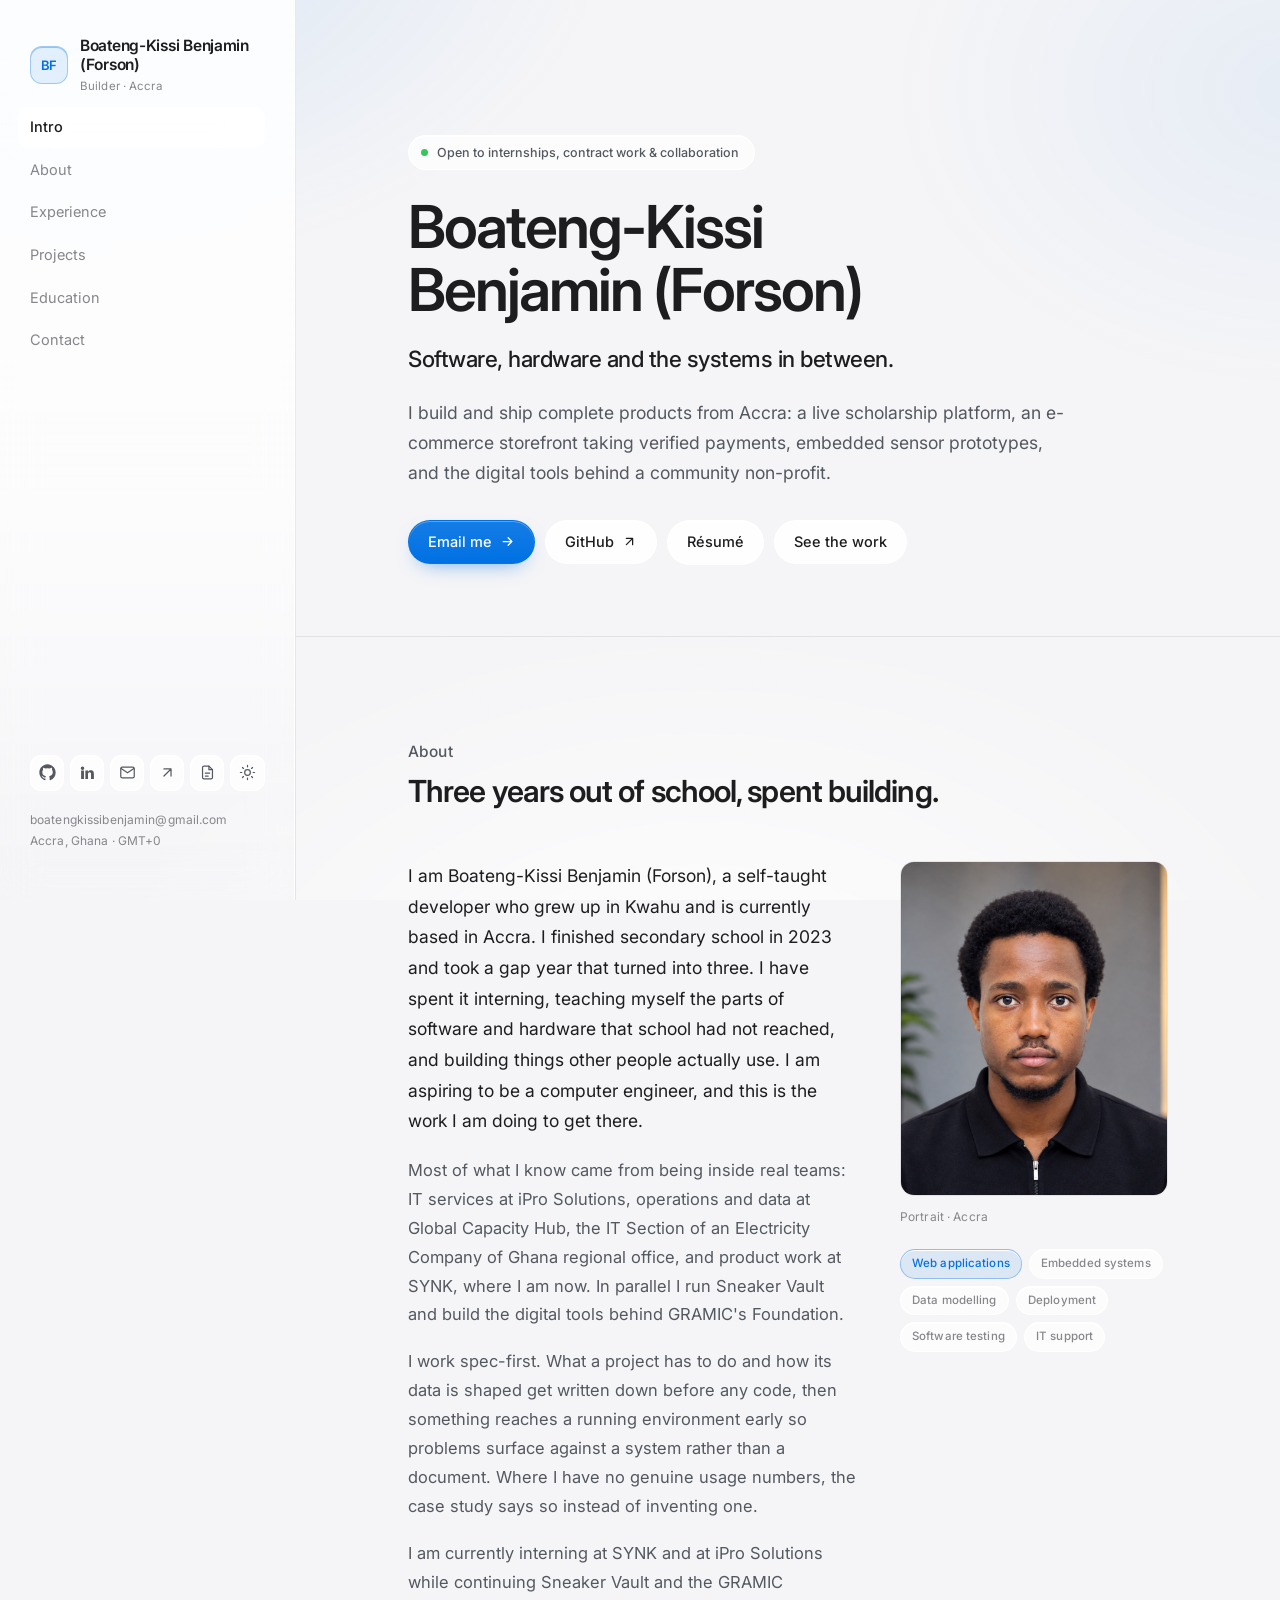
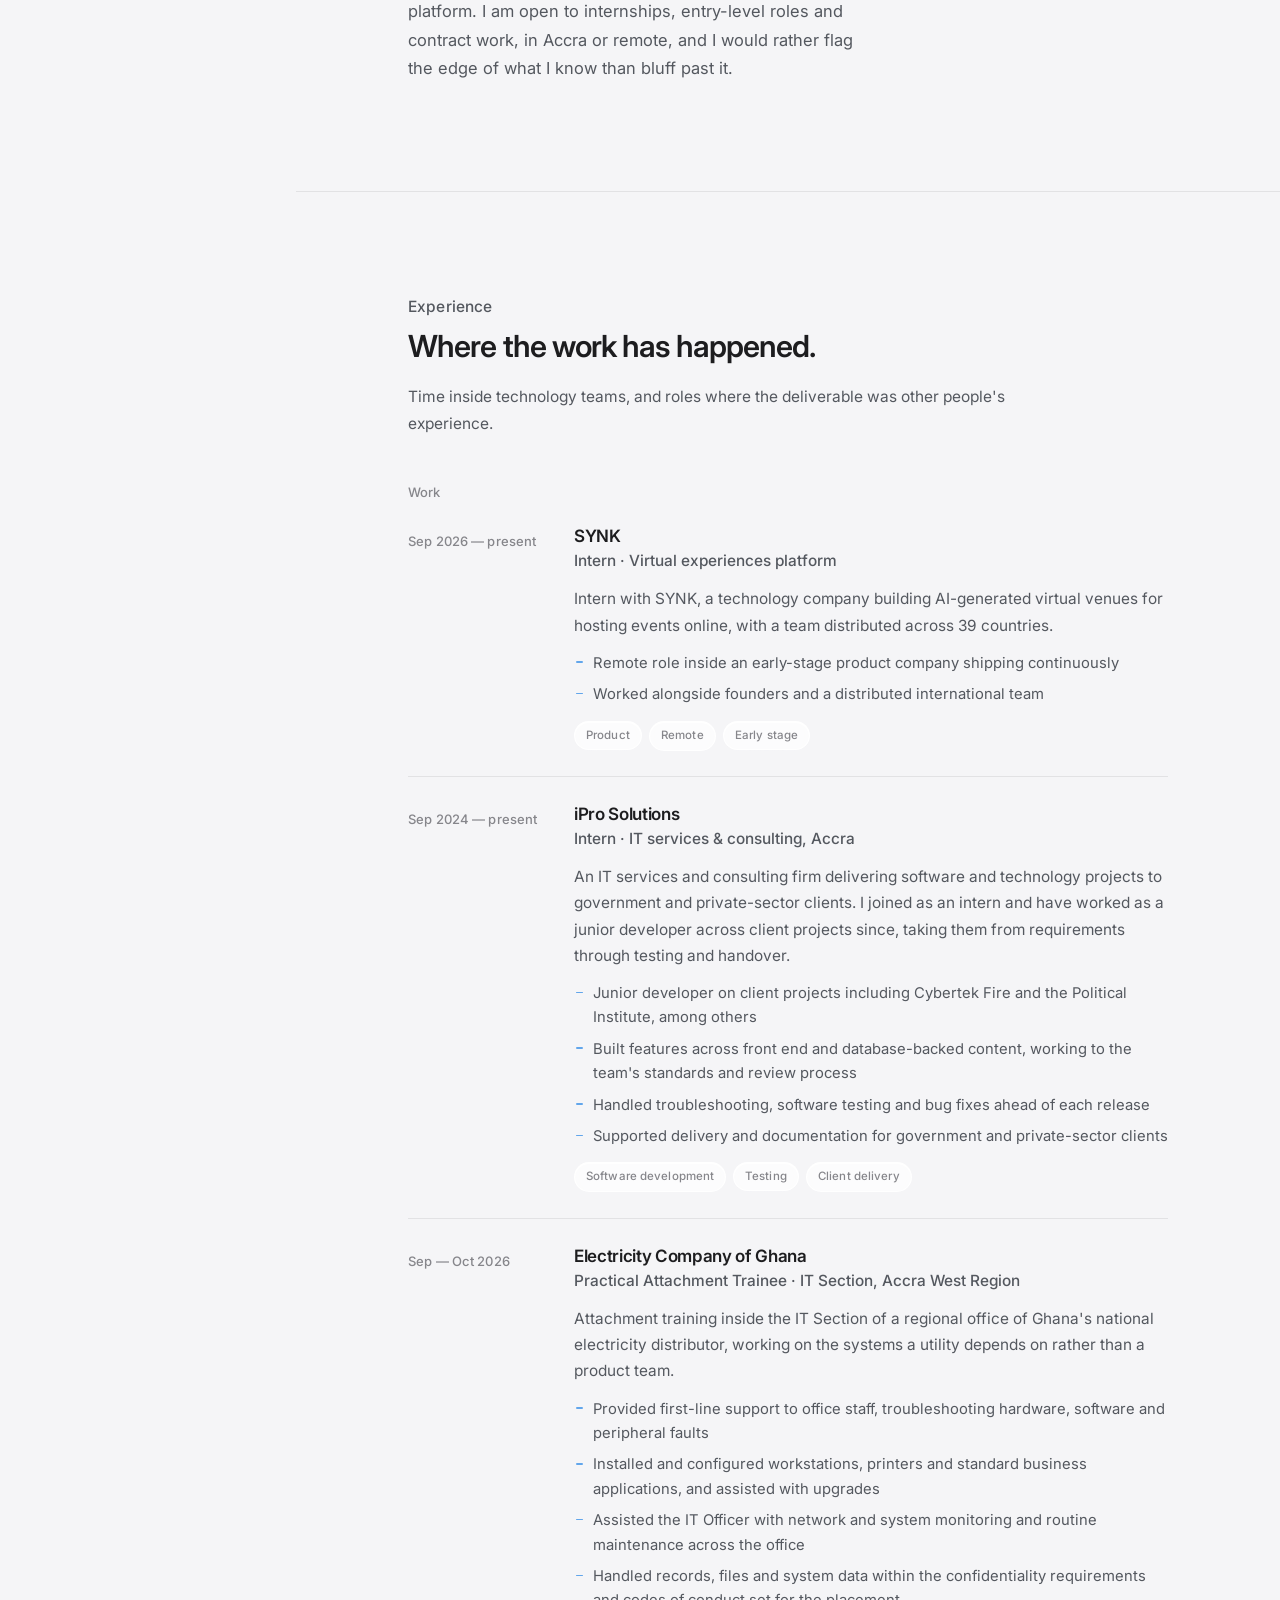
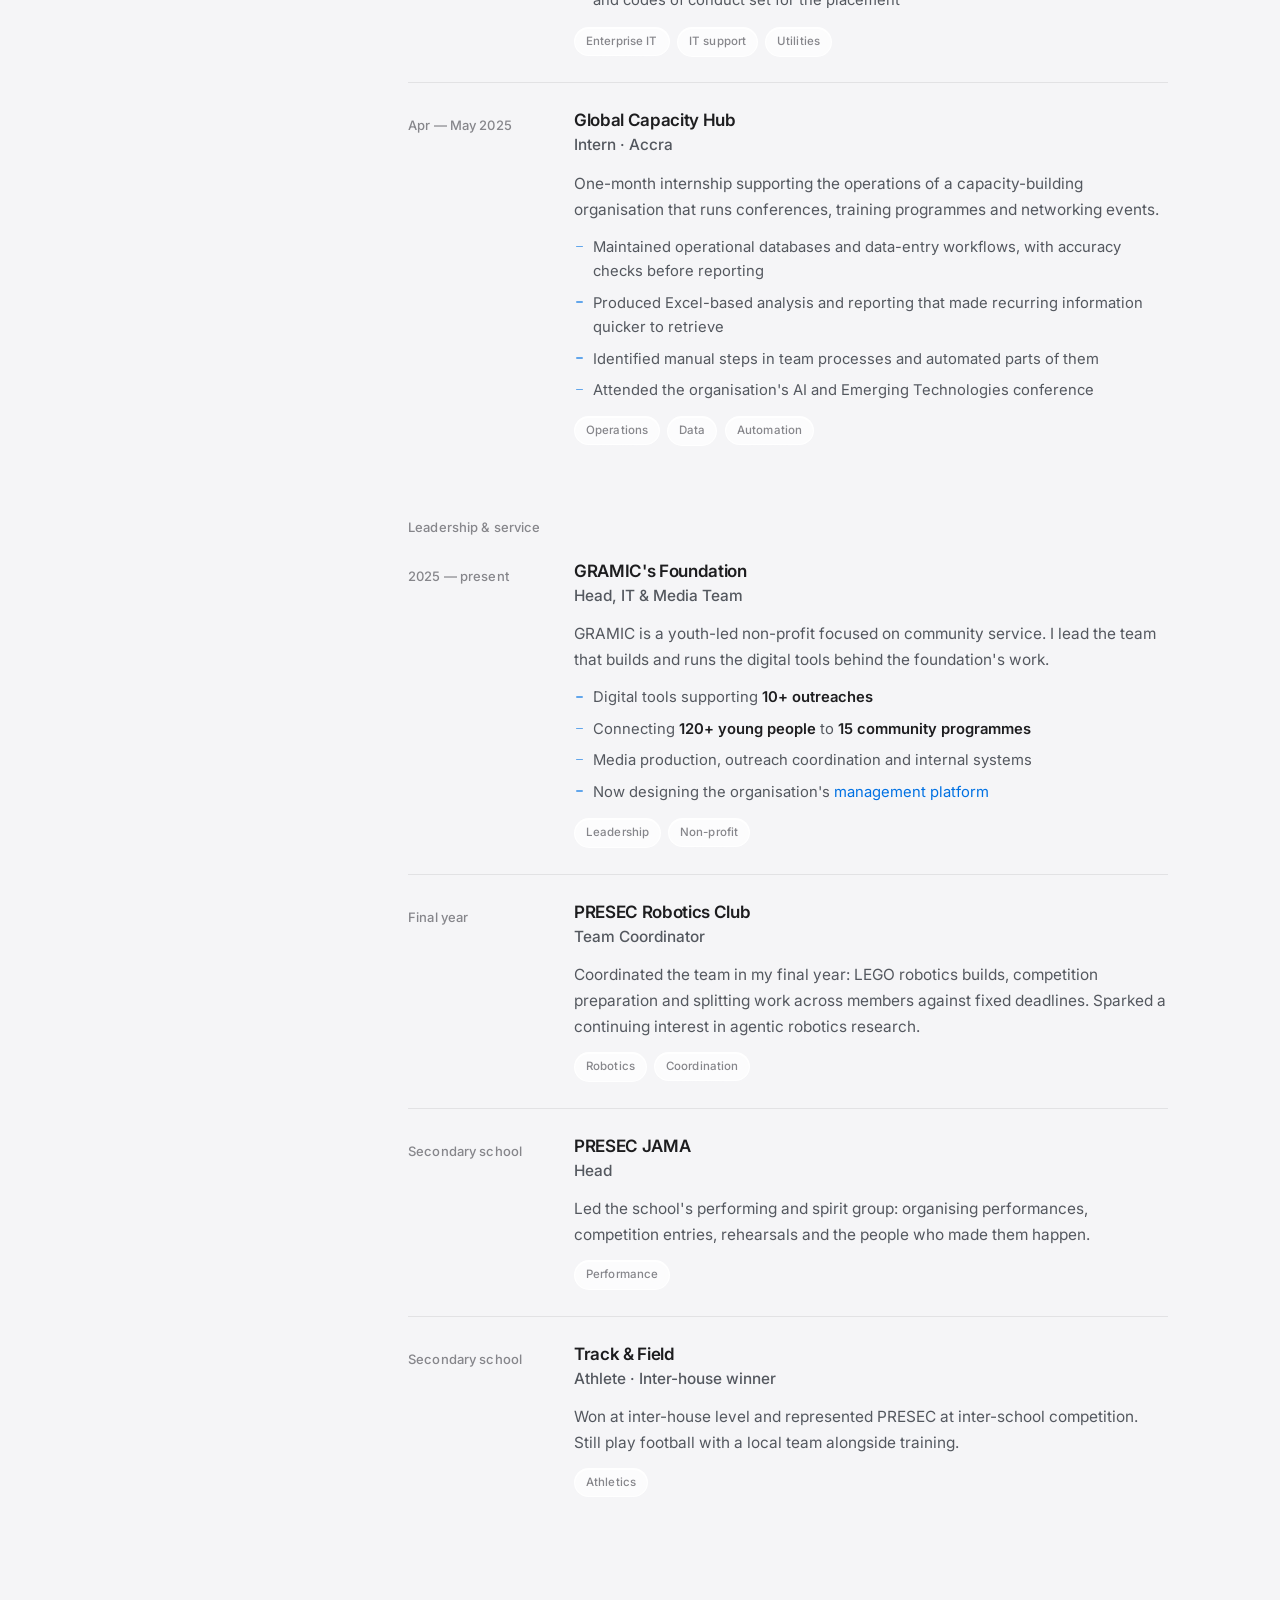
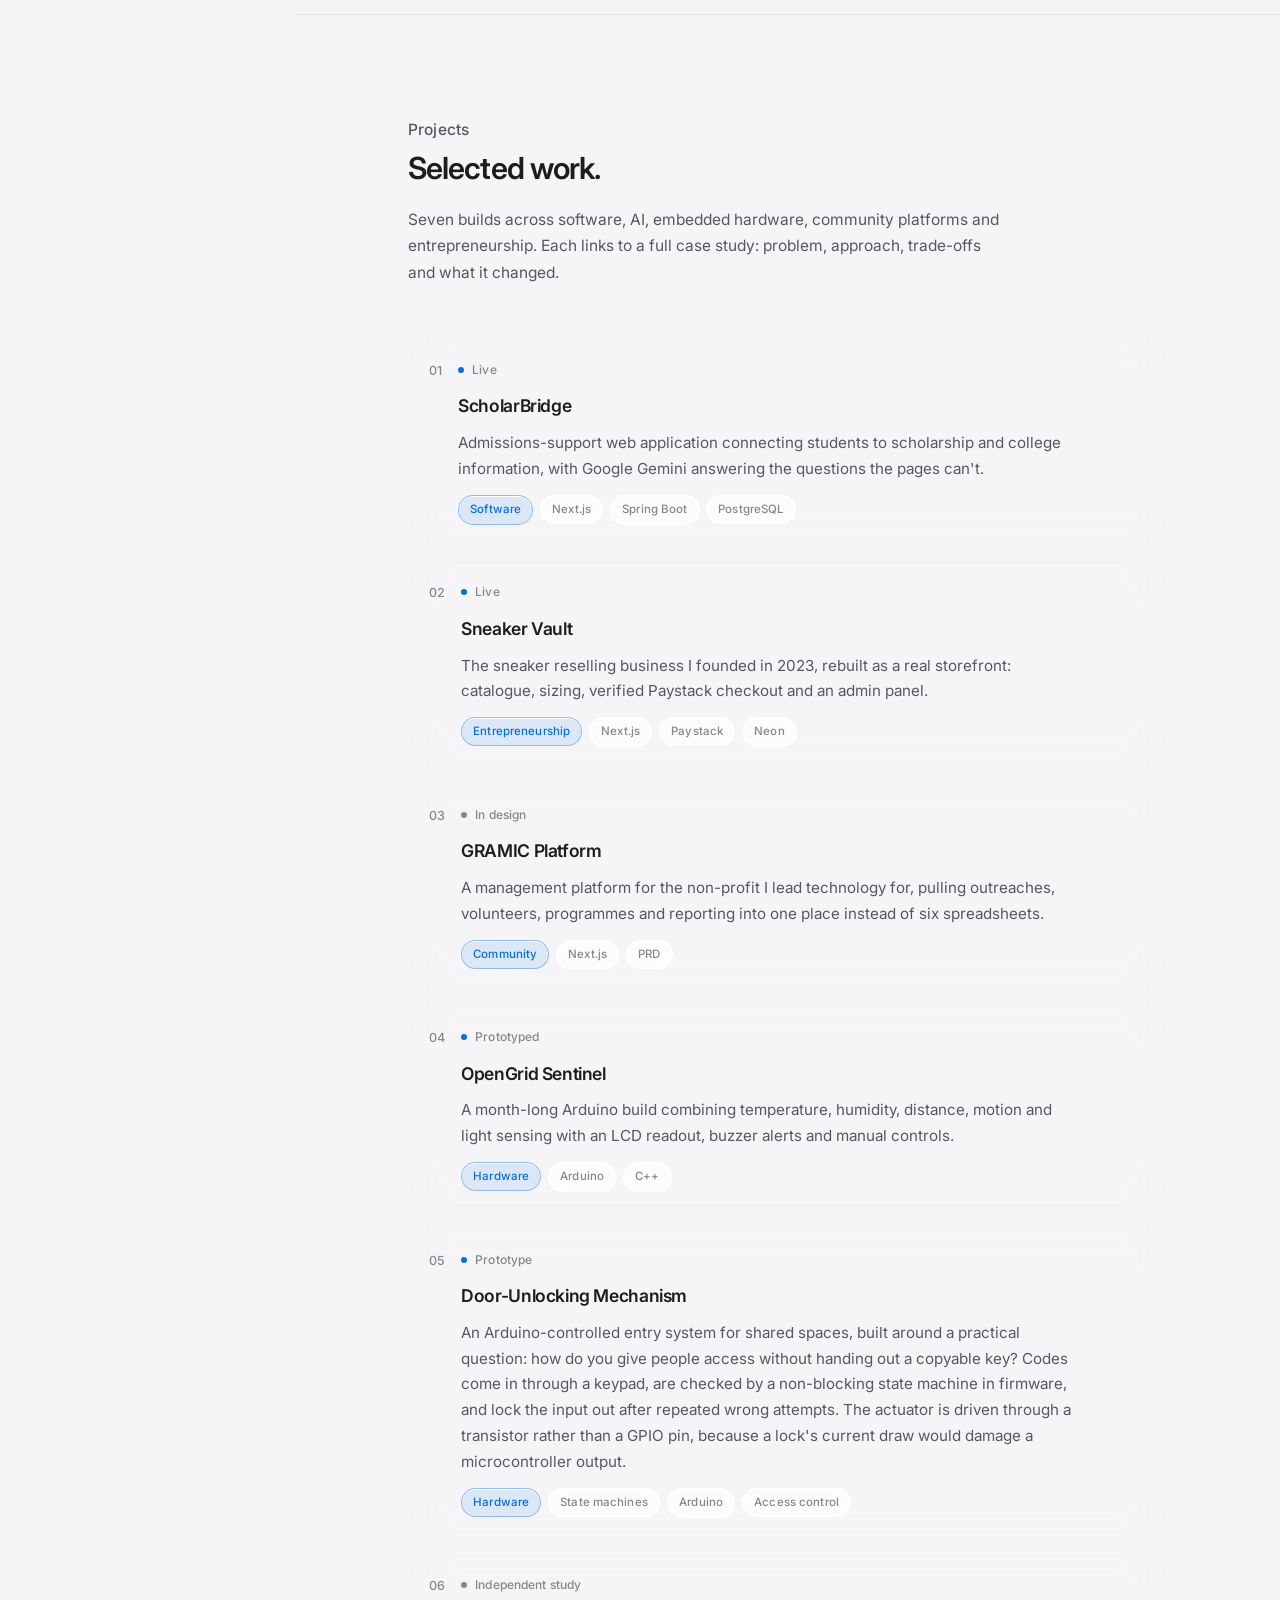
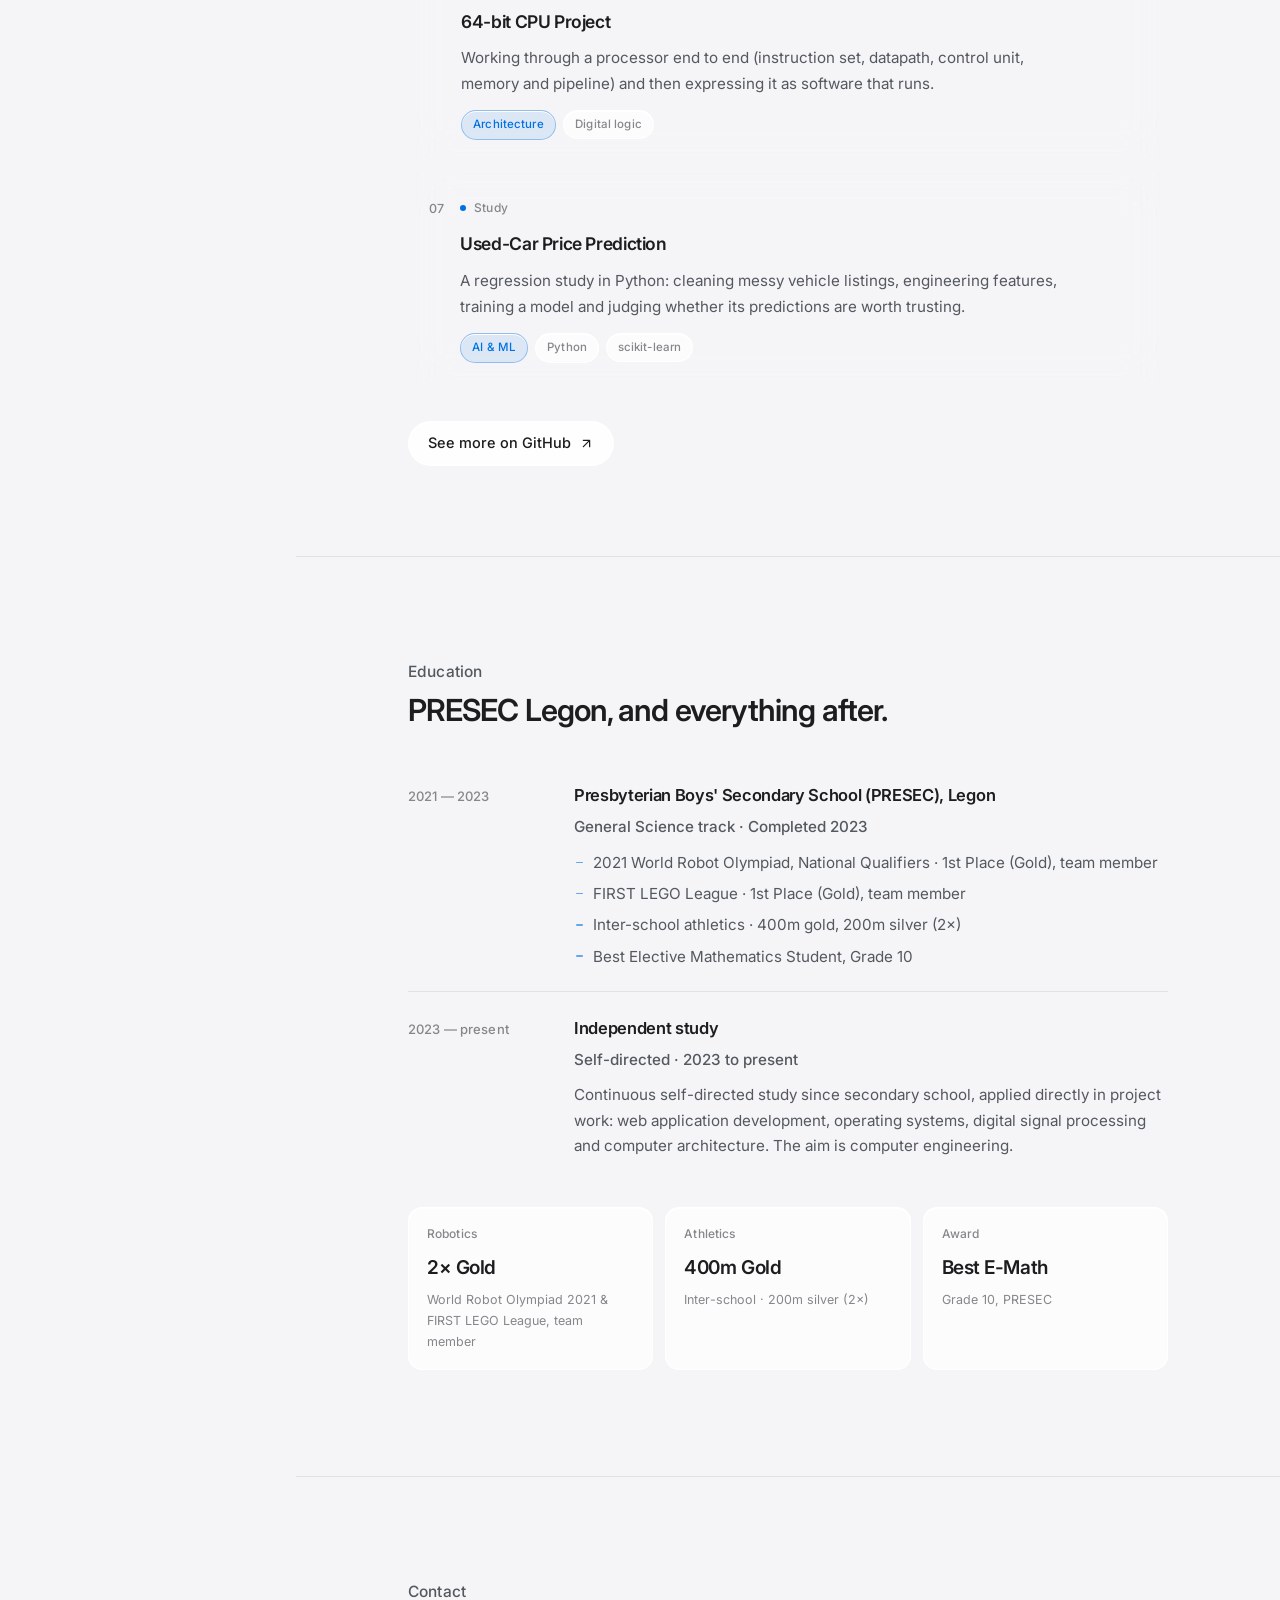
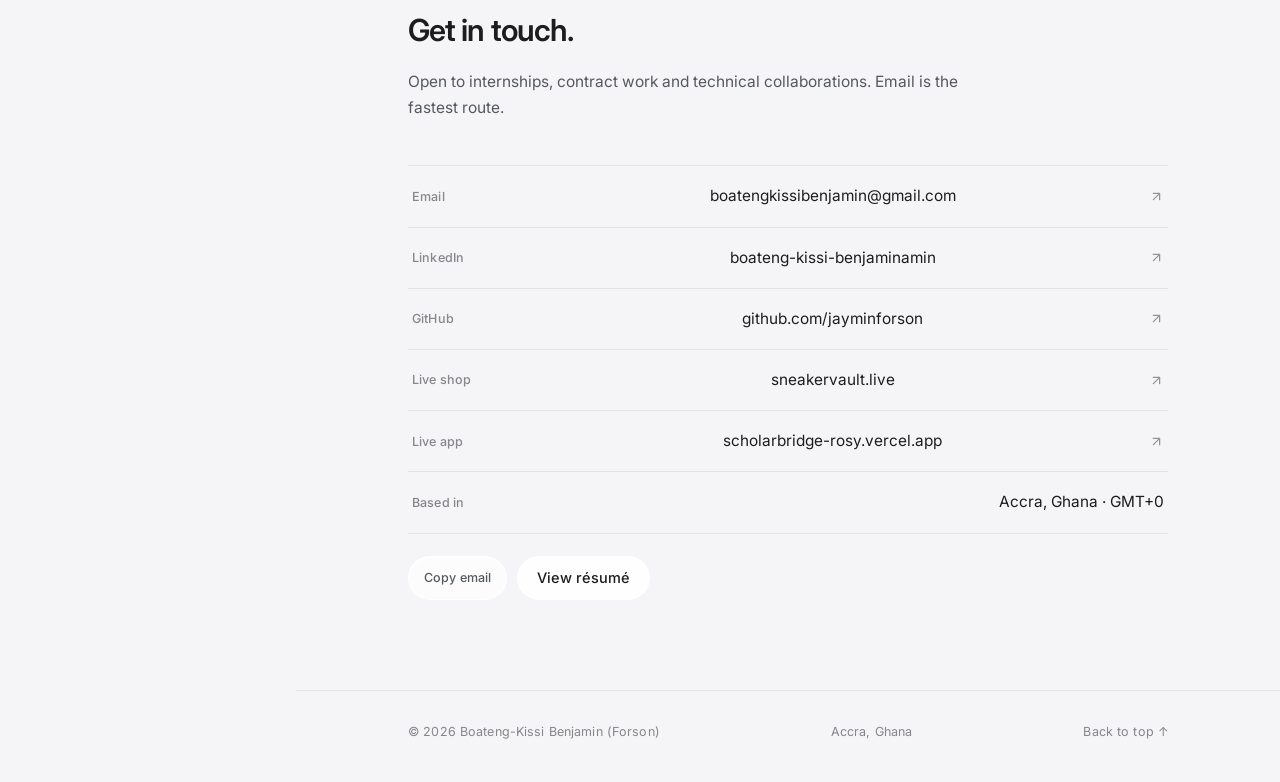
==== index.html @ 03ef1ade "Add high-school honours to Education and Awards World Robot Olympiad and FIRST LEGO League golds, pl" ====
<!DOCTYPE html>
<html lang="en" data-theme="light">
<head>
<meta charset="utf-8">
<meta name="viewport" content="width=device-width, initial-scale=1">
<title>Boateng-Kissi Benjamin (Forson) — Software &amp; hardware builder</title>
<meta name="description" content="Portfolio of Boateng-Kissi Benjamin (Forson), a builder in Accra, Ghana working across web platforms, embedded hardware and community infrastructure. Projects, experience and résumé.">
<meta name="theme-color" content="#f5f5f7">
<link rel="icon" href="assets/favicon.svg" type="image/svg+xml">
<meta property="og:type" content="profile">
<meta property="og:title" content="Boateng-Kissi Benjamin (Forson) — Software &amp; hardware builder">
<meta property="og:description" content="Web platforms, embedded hardware and community infrastructure. Built end to end from Accra, Ghana.">
<meta property="og:image" content="https://jayminforson.github.io/portfolio/assets/img/og-cover.png">
<meta name="twitter:card" content="summary_large_image">
<meta name="twitter:title" content="Boateng-Kissi Benjamin (Forson) — Software &amp; hardware builder">
<meta name="twitter:image" content="https://jayminforson.github.io/portfolio/assets/img/og-cover.png">
<link rel="preconnect" href="https://fonts.googleapis.com">
<link rel="preconnect" href="https://fonts.gstatic.com" crossorigin>
<link href="https://fonts.googleapis.com/css2?family=Inter:wght@400;500;600&family=JetBrains+Mono:wght@400&display=swap" rel="stylesheet">
<link rel="stylesheet" href="assets/css/styles.css">
<script type="application/ld+json">
{
  "@context": "https://schema.org",
  "@type": "Person",
  "name": "Boateng-Kissi Benjamin (Forson)",
  "alternateName": "Jaymin Forson",
  "jobTitle": "Software and hardware builder",
  "email": "mailto:boatengkissibenjamin@gmail.com",
  "address": {"@type": "PostalAddress", "addressLocality": "Accra", "addressCountry": "GH"},
  "url": "https://github.com/jayminforson",
  "sameAs": ["https://github.com/jayminforson", "https://www.linkedin.com/in/boateng-kissi-benjaminamin", "https://www.sneakervault.live", "https://scholarbridge-rosy.vercel.app"],
  "knowsAbout": ["Web development", "Embedded systems", "Machine learning", "Computer architecture", "Product engineering"]
}
</script>
</head>
<body>
<a class="skip-link" href="#intro">Skip to content</a>

<!-- ===== mobile bar ===== -->
<header class="topbar">
  <a class="brandmark" href="index.html">
    <span class="mono-badge" aria-hidden="true">BF</span>
    <span class="brandtext">B. Forson<span>Builder</span></span>
  </a>
  <div class="topbar-actions">
    <button class="iconbtn" data-theme-toggle type="button" aria-label="Switch to dark theme">
      <svg class="moon" viewBox="0 0 24 24" fill="none" stroke="currentColor" stroke-width="1.7" stroke-linecap="round" stroke-linejoin="round" aria-hidden="true"><path d="M21 12.79A9 9 0 1 1 11.21 3 7 7 0 0 0 21 12.79z"/></svg>
      <svg class="sun" viewBox="0 0 24 24" fill="none" stroke="currentColor" stroke-width="1.7" stroke-linecap="round" stroke-linejoin="round" aria-hidden="true"><circle cx="12" cy="12" r="4"/><path d="M12 2v2M12 20v2M4.9 4.9l1.4 1.4M17.7 17.7l1.4 1.4M2 12h2M20 12h2M4.9 19.1l1.4-1.4M17.7 6.3l1.4-1.4"/></svg>
    </button>
    <button class="iconbtn" id="menuBtn" type="button" aria-label="Open menu" aria-expanded="false" aria-controls="mobileNav">
      <svg viewBox="0 0 24 24" fill="none" stroke="currentColor" stroke-width="1.8" stroke-linecap="round" aria-hidden="true"><path d="M4 7h16M4 12h16M4 17h16"/></svg>
    </button>
  </div>
</header>

<nav id="mobileNav" aria-label="Primary">
  <div class="nav">
    <a href="#intro"><i>01</i> Intro</a>
    <a href="#about"><i>02</i> About</a>
    <a href="#experience"><i>03</i> Experience</a>
    <a href="#projects"><i>04</i> Projects</a>
    <a href="#education"><i>05</i> Education</a>
    <a href="#contact"><i>06</i> Contact</a>
  </div>
</nav>

<!-- ===== sidebar ===== -->
<aside class="sidebar">
  <div>
    <div class="brandmark">
      <span class="mono-badge" aria-hidden="true">BF</span>
      <span class="brandtext">Boateng-Kissi Benjamin (Forson)<span>Builder · Accra</span></span>
    </div>
    <nav class="nav" aria-label="Sections">
      <a href="#intro"><i>01</i> Intro</a>
      <a href="#about"><i>02</i> About</a>
      <a href="#experience"><i>03</i> Experience</a>
      <a href="#projects"><i>04</i> Projects</a>
      <a href="#education"><i>05</i> Education</a>
      <a href="#contact"><i>06</i> Contact</a>
    </nav>
  </div>

  <div class="sidefoot">
    <div class="socials">
      <a class="iconbtn" href="https://github.com/jayminforson" target="_blank" rel="noopener" aria-label="GitHub">
        <svg viewBox="0 0 24 24" fill="currentColor" aria-hidden="true"><path d="M12 .5C5.73.5.5 5.73.5 12.02c0 5.1 3.29 9.42 7.86 10.95.58.11.79-.25.79-.56v-2c-3.2.7-3.87-1.54-3.87-1.54-.53-1.34-1.29-1.7-1.29-1.7-1.05-.72.08-.7.08-.7 1.16.08 1.77 1.2 1.77 1.2 1.03 1.77 2.7 1.26 3.36.96.1-.75.4-1.26.73-1.55-2.55-.29-5.24-1.28-5.24-5.7 0-1.26.45-2.29 1.19-3.1-.12-.29-.52-1.46.11-3.05 0 0 .97-.31 3.18 1.18a11 11 0 0 1 5.8 0c2.2-1.49 3.17-1.18 3.17-1.18.63 1.59.23 2.76.12 3.05.74.81 1.18 1.84 1.18 3.1 0 4.43-2.69 5.4-5.25 5.69.41.36.78 1.06.78 2.14v3.17c0 .31.21.68.8.56A11.53 11.53 0 0 0 23.5 12.02C23.5 5.73 18.27.5 12 .5z"/></svg>
      </a>
      <a class="iconbtn" href="https://www.linkedin.com/in/boateng-kissi-benjaminamin" target="_blank" rel="noopener" aria-label="LinkedIn">
        <svg viewBox="0 0 24 24" fill="currentColor" aria-hidden="true"><path d="M4.98 3.5a2.5 2.5 0 1 1 0 5 2.5 2.5 0 0 1 0-5zM3 9h4v12H3zM9 9h3.8v1.7h.05c.53-.95 1.83-1.95 3.77-1.95C20.4 8.75 21 11.1 21 14.2V21h-4v-6c0-1.43-.03-3.27-2-3.27-2 0-2.3 1.56-2.3 3.17V21H9z"/></svg>
      </a>
      <a class="iconbtn" href="mailto:boatengkissibenjamin@gmail.com" aria-label="Email">
        <svg viewBox="0 0 24 24" fill="none" stroke="currentColor" stroke-width="1.7" stroke-linecap="round" stroke-linejoin="round" aria-hidden="true"><rect x="2.5" y="4.5" width="19" height="15" rx="2"/><path d="m3 6.5 9 6 9-6"/></svg>
      </a>
      <a class="iconbtn" href="https://www.sneakervault.live" target="_blank" rel="noopener" aria-label="Sneaker Vault, live shop">
        <svg viewBox="0 0 24 24" fill="none" stroke="currentColor" stroke-width="1.7" stroke-linecap="round" stroke-linejoin="round" aria-hidden="true"><path d="M7 17 17 7M7 7h10v10"/></svg>
      </a>
      <a class="iconbtn" href="resume.html" aria-label="Résumé">
        <svg viewBox="0 0 24 24" fill="none" stroke="currentColor" stroke-width="1.7" stroke-linecap="round" stroke-linejoin="round" aria-hidden="true"><path d="M14 3H7a2 2 0 0 0-2 2v14a2 2 0 0 0 2 2h10a2 2 0 0 0 2-2V8z"/><path d="M14 3v5h5M9 13h6M9 17h4"/></svg>
      </a>
      <button class="iconbtn" data-theme-toggle type="button" aria-label="Switch to dark theme">
        <svg class="moon" viewBox="0 0 24 24" fill="none" stroke="currentColor" stroke-width="1.7" stroke-linecap="round" stroke-linejoin="round" aria-hidden="true"><path d="M21 12.79A9 9 0 1 1 11.21 3 7 7 0 0 0 21 12.79z"/></svg>
        <svg class="sun" viewBox="0 0 24 24" fill="none" stroke="currentColor" stroke-width="1.7" stroke-linecap="round" stroke-linejoin="round" aria-hidden="true"><circle cx="12" cy="12" r="4"/><path d="M12 2v2M12 20v2M4.9 4.9l1.4 1.4M17.7 17.7l1.4 1.4M2 12h2M20 12h2M4.9 19.1l1.4-1.4M17.7 6.3l1.4-1.4"/></svg>
      </button>
    </div>
    <p class="sideline">boatengkissibenjamin@gmail.com<br>Accra, Ghana · GMT+0</p>
  </div>
</aside>

<!-- ===== content ===== -->
<main class="main" id="main">

  <!-- Intro -->
  <section class="hero" id="intro">
    <div class="wrap">
      <span class="pill"><span class="dot" aria-hidden="true"></span> Open to internships, contract work &amp; collaboration</span>
      <h1 class="hero-name">Boateng-Kissi Benjamin (Forson)</h1>
      <p class="hero-role">Software, hardware and the systems in between.</p>
      <p class="hero-hook">
        I build and ship complete products from Accra: a live scholarship platform, an
        e-commerce storefront taking verified payments, embedded sensor prototypes, and the
        digital tools behind a community non-profit.
      </p>
      <div class="hero-links">
        <a class="btn btn--solid" href="mailto:boatengkissibenjamin@gmail.com">
          Email me
          <svg viewBox="0 0 24 24" fill="none" stroke="currentColor" stroke-width="2" stroke-linecap="round" stroke-linejoin="round" aria-hidden="true"><path d="M5 12h14M13 6l6 6-6 6"/></svg>
        </a>
        <a class="btn" href="https://github.com/jayminforson" target="_blank" rel="noopener">
          GitHub
          <svg viewBox="0 0 24 24" fill="none" stroke="currentColor" stroke-width="2" stroke-linecap="round" stroke-linejoin="round" aria-hidden="true"><path d="M7 17 17 7M7 7h10v10"/></svg>
        </a>
        <a class="btn" href="resume.html">Résumé</a>
        <a class="btn" href="#projects">See the work</a>
      </div>
    </div>
  </section>

  <!-- About -->
  <section class="section" id="about">
    <div class="wrap">
      <div class="section-head reveal">
        <p class="sec-label"><b>02</b> About</p>
        <h2>Three years out of school, spent building.</h2>
      </div>

      <div class="split split--media">
        <div class="prose reveal">
          <p>
            I am Boateng-Kissi Benjamin (Forson), a self-taught developer who grew up in
            Kwahu and is currently based in Accra. I finished secondary school in 2023 and
            took a gap year that turned into three. I have spent it interning, teaching
            myself the parts of software and hardware that school had not reached, and
            building things other people actually use. I am aspiring to be a computer
            engineer, and this is the work I am doing to get there.
          </p>
          <p>
            Most of what I know came from being inside real teams: IT services at iPro
            Solutions, operations and data at Global Capacity Hub, the IT Section of an
            Electricity Company of Ghana regional office, and product work at SYNK, where I
            am now. In parallel I run Sneaker Vault and build the digital tools behind
            GRAMIC's Foundation.
          </p>
          <p>
            I work spec-first. What a project has to do and how its data is shaped get
            written down before any code, then something reaches a running environment
            early so problems surface against a system rather than a document. Where I have
            no genuine usage numbers, the case study says so instead of inventing one.
          </p>
          <p>
            I am currently interning at SYNK and at iPro Solutions while continuing Sneaker
            Vault and the GRAMIC platform. I am open to internships, entry-level roles and
            contract work, in Accra or remote, and I would rather flag the edge of what I
            know than bluff past it.
          </p>
        </div>

        <div class="reveal">
          <figure class="frame">
            <img src="assets/img/portrait.jpg" width="900" height="1125" alt="Boateng-Kissi Benjamin (Forson)" loading="lazy" decoding="async">
            <figcaption>Portrait &middot; Accra</figcaption>
          </figure>
          <div class="tags" style="margin-top:22px">
            <span class="tag tag--accent">Web applications</span>
            <span class="tag">Embedded systems</span>
            <span class="tag">Data modelling</span>
            <span class="tag">Deployment</span>
            <span class="tag">Software testing</span>
            <span class="tag">IT support</span>
          </div>
        </div>
      </div>
    </div>
  </section>

  <!-- Experience -->
  <section class="section" id="experience">
    <div class="wrap">
      <div class="section-head reveal">
        <p class="sec-label"><b>03</b> Experience</p>
        <h2>Where the work has happened.</h2>
        <p>Time inside technology teams, and roles where the deliverable was other people's experience.</p>
      </div>

      <p class="sec-label reveal" style="margin-bottom:22px">Work</p>
      <div class="jobs reveal">

        <article class="job">
          <div class="job-when">Sep 2026 — present</div>
          <div>
            <h3>SYNK</h3>
            <p class="job-role">Intern &middot; Virtual experiences platform</p>
            <p>Intern with SYNK, a technology company building AI-generated virtual venues for hosting events online, with a team distributed across 39 countries.</p>
            <ul>
              <li>Remote role inside an early-stage product company shipping continuously</li>
              <li>Worked alongside founders and a distributed international team</li>
            </ul>
            <div class="tags"><span class="tag">Product</span><span class="tag">Remote</span><span class="tag">Early stage</span></div>
          </div>
        </article>

        <article class="job">
          <div class="job-when">Sep 2024 — present</div>
          <div>
            <h3>iPro Solutions</h3>
            <p class="job-role">Intern &middot; IT services &amp; consulting, Accra</p>
            <p>An IT services and consulting firm delivering software and technology projects to government and private-sector clients. I joined as an intern and have worked as a junior developer across client projects since, taking them from requirements through testing and handover.</p>
            <ul>
              <li>Junior developer on client projects including Cybertek Fire and the Political Institute, among others</li>
              <li>Built features across front end and database-backed content, working to the team's standards and review process</li>
              <li>Handled troubleshooting, software testing and bug fixes ahead of each release</li>
              <li>Supported delivery and documentation for government and private-sector clients</li>
            </ul>
            <div class="tags"><span class="tag">Software development</span><span class="tag">Testing</span><span class="tag">Client delivery</span></div>
          </div>
        </article>

        <article class="job">
          <div class="job-when">Sep — Oct 2026</div>
          <div>
            <h3>Electricity Company of Ghana</h3>
            <p class="job-role">Practical Attachment Trainee &middot; IT Section, Accra West Region</p>
            <p>Attachment training inside the IT Section of a regional office of Ghana's national electricity distributor, working on the systems a utility depends on rather than a product team.</p>
            <ul>
              <li>Provided first-line support to office staff, troubleshooting hardware, software and peripheral faults</li>
              <li>Installed and configured workstations, printers and standard business applications, and assisted with upgrades</li>
              <li>Assisted the IT Officer with network and system monitoring and routine maintenance across the office</li>
              <li>Handled records, files and system data within the confidentiality requirements and codes of conduct set for the placement</li>
            </ul>
            <div class="tags"><span class="tag">Enterprise IT</span><span class="tag">IT support</span><span class="tag">Utilities</span></div>
          </div>
        </article>

        <article class="job">
          <div class="job-when">Apr — May 2025</div>
          <div>
            <h3>Global Capacity Hub</h3>
            <p class="job-role">Intern &middot; Accra</p>
            <p>One-month internship supporting the operations of a capacity-building organisation that runs conferences, training programmes and networking events.</p>
            <ul>
              <li>Maintained operational databases and data-entry workflows, with accuracy checks before reporting</li>
              <li>Produced Excel-based analysis and reporting that made recurring information quicker to retrieve</li>
              <li>Identified manual steps in team processes and automated parts of them</li>
              <li>Attended the organisation's AI and Emerging Technologies conference</li>
            </ul>
            <div class="tags"><span class="tag">Operations</span><span class="tag">Data</span><span class="tag">Automation</span></div>
          </div>
        </article>

      </div>

      <p class="sec-label reveal" style="margin:44px 0 22px">Leadership &amp; service</p>
      <div class="jobs reveal">

        <article class="job">
          <div class="job-when">2025 — present</div>
          <div>
            <h3>GRAMIC's Foundation</h3>
            <p class="job-role">Head, IT &amp; Media Team</p>
            <p>GRAMIC is a youth-led non-profit focused on community service. I lead the team that builds and runs the digital tools behind the foundation's work.</p>
            <ul>
              <li>Digital tools supporting <strong>10+ outreaches</strong></li>
              <li>Connecting <strong>120+ young people</strong> to <strong>15 community programmes</strong></li>
              <li>Media production, outreach coordination and internal systems</li>
              <li>Now designing the organisation's <a class="accent" href="projects/gramic-platform.html">management platform</a></li>
            </ul>
            <div class="tags"><span class="tag">Leadership</span><span class="tag">Non-profit</span></div>
          </div>
        </article>

        <article class="job">
          <div class="job-when">Final year</div>
          <div>
            <h3>PRESEC Robotics Club</h3>
            <p class="job-role">Team Coordinator</p>
            <p>Coordinated the team in my final year: LEGO robotics builds, competition preparation and splitting work across members against fixed deadlines. Sparked a continuing interest in agentic robotics research.</p>
            <div class="tags"><span class="tag">Robotics</span><span class="tag">Coordination</span></div>
          </div>
        </article>

        <article class="job">
          <div class="job-when">Secondary school</div>
          <div>
            <h3>PRESEC JAMA</h3>
            <p class="job-role">Head</p>
            <p>Led the school's performing and spirit group: organising performances, competition entries, rehearsals and the people who made them happen.</p>
            <div class="tags"><span class="tag">Performance</span></div>
          </div>
        </article>

        <article class="job">
          <div class="job-when">Secondary school</div>
          <div>
            <h3>Track &amp; Field</h3>
            <p class="job-role">Athlete · Inter-house winner</p>
            <p>Won at inter-house level and represented PRESEC at inter-school competition. Still play football with a local team alongside training.</p>
            <div class="tags"><span class="tag">Athletics</span></div>
          </div>
        </article>

      </div>
    </div>
  </section>

  <!-- Projects -->
  <section class="section" id="projects">
    <div class="wrap">
      <div class="section-head reveal">
        <p class="sec-label"><b>04</b> Projects</p>
        <h2>Selected work.</h2>
        <p>Seven builds across software, AI, embedded hardware, community platforms and entrepreneurship. Each links to a full case study: problem, approach, trade-offs and what it changed.</p>
      </div>

      <div class="projects reveal">

        <article class="proj">
          <div class="proj-idx">01</div>
          <div>
            <span class="status">Live</span>
            <h3><a href="projects/scholarbridge.html">ScholarBridge</a></h3>
            <p>Admissions-support web application connecting students to scholarship and college information, with Google Gemini answering the questions the pages can't.</p>
            <div class="tags"><span class="tag tag--accent">Software</span><span class="tag">Next.js</span><span class="tag">Spring Boot</span><span class="tag">PostgreSQL</span></div>
          </div>
          <span class="proj-ext" aria-hidden="true"><svg viewBox="0 0 24 24" fill="none" stroke="currentColor" stroke-width="2" stroke-linecap="round" stroke-linejoin="round"><path d="M7 17 17 7M7 7h10v10"/></svg></span>
        </article>

        <article class="proj">
          <div class="proj-idx">02</div>
          <div>
            <span class="status">Live</span>
            <h3><a href="projects/sneakervault.html">Sneaker Vault</a></h3>
            <p>The sneaker reselling business I founded in 2023, rebuilt as a real storefront: catalogue, sizing, verified Paystack checkout and an admin panel.</p>
            <div class="tags"><span class="tag tag--accent">Entrepreneurship</span><span class="tag">Next.js</span><span class="tag">Paystack</span><span class="tag">Neon</span></div>
          </div>
          <span class="proj-ext" aria-hidden="true"><svg viewBox="0 0 24 24" fill="none" stroke="currentColor" stroke-width="2" stroke-linecap="round" stroke-linejoin="round"><path d="M7 17 17 7M7 7h10v10"/></svg></span>
        </article>

        <article class="proj">
          <div class="proj-idx">03</div>
          <div>
            <span class="status status--planned">In design</span>
            <h3><a href="projects/gramic-platform.html">GRAMIC Platform</a></h3>
            <p>A management platform for the non-profit I lead technology for, pulling outreaches, volunteers, programmes and reporting into one place instead of six spreadsheets.</p>
            <div class="tags"><span class="tag tag--accent">Community</span><span class="tag">Next.js</span><span class="tag">PRD</span></div>
          </div>
          <span class="proj-ext" aria-hidden="true"><svg viewBox="0 0 24 24" fill="none" stroke="currentColor" stroke-width="2" stroke-linecap="round" stroke-linejoin="round"><path d="M7 17 17 7M7 7h10v10"/></svg></span>
        </article>

        <article class="proj">
          <div class="proj-idx">04</div>
          <div>
            <span class="status">Prototyped</span>
            <h3><a href="projects/opengrid-sentinel.html">OpenGrid Sentinel</a></h3>
            <p>A month-long Arduino build combining temperature, humidity, distance, motion and light sensing with an LCD readout, buzzer alerts and manual controls.</p>
            <div class="tags"><span class="tag tag--accent">Hardware</span><span class="tag">Arduino</span><span class="tag">C++</span></div>
          </div>
          <span class="proj-ext" aria-hidden="true"><svg viewBox="0 0 24 24" fill="none" stroke="currentColor" stroke-width="2" stroke-linecap="round" stroke-linejoin="round"><path d="M7 17 17 7M7 7h10v10"/></svg></span>
        </article>

        <article class="proj">
          <div class="proj-idx">05</div>
          <div>
            <span class="status">Prototype</span>
            <h3><a href="projects/door-lock.html">Door-Unlocking Mechanism</a></h3>
            <p>An Arduino-controlled entry system for shared spaces, built around a practical question: how do you give people access without handing out a copyable key? Codes come in through a keypad, are checked by a non-blocking state machine in firmware, and lock the input out after repeated wrong attempts. The actuator is driven through a transistor rather than a GPIO pin, because a lock's current draw would damage a microcontroller output.</p>
            <div class="tags"><span class="tag tag--accent">Hardware</span><span class="tag">State machines</span><span class="tag">Arduino</span><span class="tag">Access control</span></div>
          </div>
          <span class="proj-ext" aria-hidden="true"><svg viewBox="0 0 24 24" fill="none" stroke="currentColor" stroke-width="2" stroke-linecap="round" stroke-linejoin="round"><path d="M7 17 17 7M7 7h10v10"/></svg></span>
        </article>

        <article class="proj">
          <div class="proj-idx">06</div>
          <div>
            <span class="status status--planned">Independent study</span>
            <h3><a href="projects/cpu-64bit.html">64-bit CPU Project</a></h3>
            <p>Working through a processor end to end (instruction set, datapath, control unit, memory and pipeline) and then expressing it as software that runs.</p>
            <div class="tags"><span class="tag tag--accent">Architecture</span><span class="tag">Digital logic</span></div>
          </div>
          <span class="proj-ext" aria-hidden="true"><svg viewBox="0 0 24 24" fill="none" stroke="currentColor" stroke-width="2" stroke-linecap="round" stroke-linejoin="round"><path d="M7 17 17 7M7 7h10v10"/></svg></span>
        </article>

        <article class="proj">
          <div class="proj-idx">07</div>
          <div>
            <span class="status">Study</span>
            <h3><a href="projects/used-car-price.html">Used-Car Price Prediction</a></h3>
            <p>A regression study in Python: cleaning messy vehicle listings, engineering features, training a model and judging whether its predictions are worth trusting.</p>
            <div class="tags"><span class="tag tag--accent">AI &amp; ML</span><span class="tag">Python</span><span class="tag">scikit-learn</span></div>
          </div>
          <span class="proj-ext" aria-hidden="true"><svg viewBox="0 0 24 24" fill="none" stroke="currentColor" stroke-width="2" stroke-linecap="round" stroke-linejoin="round"><path d="M7 17 17 7M7 7h10v10"/></svg></span>
        </article>

      </div>

      <div class="sec-more reveal">
        <a class="btn" href="https://github.com/jayminforson" target="_blank" rel="noopener">
          See more on GitHub
          <svg viewBox="0 0 24 24" fill="none" stroke="currentColor" stroke-width="2" stroke-linecap="round" stroke-linejoin="round" aria-hidden="true"><path d="M7 17 17 7M7 7h10v10"/></svg>
        </a>
      </div>
    </div>
  </section>

  <!-- Education -->
  <section class="section" id="education">
    <div class="wrap">
      <div class="section-head reveal">
        <p class="sec-label"><b>05</b> Education</p>
        <h2>PRESEC Legon, and everything after.</h2>
      </div>

      <div class="edu-list reveal">
        <article class="edu">
          <div class="edu-when">2021 — 2023</div>
          <div>
            <h3>Presbyterian Boys' Secondary School (PRESEC), Legon</h3>
            <p class="job-role">General Science track · Completed 2023</p>
            <ul>
              <li>2021 World Robot Olympiad, National Qualifiers &middot; 1st Place (Gold), team member</li>
              <li>FIRST LEGO League &middot; 1st Place (Gold), team member</li>
              <li>Inter-school athletics &middot; 400m gold, 200m silver (2&times;)</li>
              <li>Best Elective Mathematics Student, Grade 10</li>
            </ul>
          </div>
        </article>

        <article class="edu">
          <div class="edu-when">2023 — present</div>
          <div>
            <h3>Independent study</h3>
            <p class="job-role">Self-directed &middot; 2023 to present</p>
            <p>Continuous self-directed study since secondary school, applied directly in project work: web application development, operating systems, digital signal processing and computer architecture. The aim is computer engineering.</p>
          </div>
        </article>
      </div>

      <dl class="factgrid reveal">
        <div class="fact"><dt>Robotics</dt><dd>2&times; Gold<small>World Robot Olympiad 2021 &amp; FIRST LEGO League, team member</small></dd></div>
        <div class="fact"><dt>Athletics</dt><dd>400m Gold<small>Inter-school &middot; 200m silver (2&times;)</small></dd></div>
        <div class="fact"><dt>Award</dt><dd>Best E-Math<small>Grade 10, PRESEC</small></dd></div>
      </dl>
    </div>
  </section>

  <!-- Contact -->
  <section class="section" id="contact">
    <div class="wrap">
      <div class="section-head reveal">
        <p class="sec-label"><b>06</b> Contact</p>
        <h2>Get in touch.</h2>
        <p>Open to internships, contract work and technical collaborations. Email is the fastest route.</p>
      </div>

      <div class="reveal">
        <div class="chan">
          <a href="mailto:boatengkissibenjamin@gmail.com">
            <span class="chan-label">Email</span>
            <span class="chan-val">boatengkissibenjamin@gmail.com</span>
            <svg class="arrow" viewBox="0 0 24 24" fill="none" stroke="currentColor" stroke-width="2" stroke-linecap="round" stroke-linejoin="round" aria-hidden="true"><path d="M7 17 17 7M7 7h10v10"/></svg>
          </a>
          <a href="https://www.linkedin.com/in/boateng-kissi-benjaminamin" target="_blank" rel="noopener">
            <span class="chan-label">LinkedIn</span>
            <span class="chan-val">boateng-kissi-benjaminamin</span>
            <svg class="arrow" viewBox="0 0 24 24" fill="none" stroke="currentColor" stroke-width="2" stroke-linecap="round" stroke-linejoin="round" aria-hidden="true"><path d="M7 17 17 7M7 7h10v10"/></svg>
          </a>
          <a href="https://github.com/jayminforson" target="_blank" rel="noopener">
            <span class="chan-label">GitHub</span>
            <span class="chan-val">github.com/jayminforson</span>
            <svg class="arrow" viewBox="0 0 24 24" fill="none" stroke="currentColor" stroke-width="2" stroke-linecap="round" stroke-linejoin="round" aria-hidden="true"><path d="M7 17 17 7M7 7h10v10"/></svg>
          </a>
          <a href="https://www.sneakervault.live" target="_blank" rel="noopener">
            <span class="chan-label">Live shop</span>
            <span class="chan-val">sneakervault.live</span>
            <svg class="arrow" viewBox="0 0 24 24" fill="none" stroke="currentColor" stroke-width="2" stroke-linecap="round" stroke-linejoin="round" aria-hidden="true"><path d="M7 17 17 7M7 7h10v10"/></svg>
          </a>
          <a href="https://scholarbridge-rosy.vercel.app" target="_blank" rel="noopener">
            <span class="chan-label">Live app</span>
            <span class="chan-val">scholarbridge-rosy.vercel.app</span>
            <svg class="arrow" viewBox="0 0 24 24" fill="none" stroke="currentColor" stroke-width="2" stroke-linecap="round" stroke-linejoin="round" aria-hidden="true"><path d="M7 17 17 7M7 7h10v10"/></svg>
          </a>
          <div>
            <span class="chan-label">Based in</span>
            <span class="chan-val">Accra, Ghana · GMT+0</span>
          </div>
        </div>

        <div style="display:flex;gap:10px;flex-wrap:wrap;margin-top:22px">
          <button class="copybtn" type="button" data-copy="boatengkissibenjamin@gmail.com">Copy email</button>
          <a class="btn" href="resume.html">View résumé</a>
        </div>
      </div>
    </div>
  </section>

  <footer class="site-footer no-print">
    <div class="wrap">
      <div class="footline">
        <span>&copy; <span data-year>2026</span> Boateng-Kissi Benjamin (Forson)</span>
        <span>Accra, Ghana</span>
        <a href="#intro">Back to top ↑</a>
      </div>
    </div>
  </footer>

</main>

<script src="assets/js/main.js" defer></script>
</body>
</html>
---- assets/css/styles.css ----
/* ============================================================
   Boateng-Kissi Benjamin Forson — personal portfolio
   Single-column, sidebar-led. Liquid-glass, light-first with a
   dark toggle. No build step.
   ============================================================ */

:root{
  color-scheme:dark;
  --bg:#0b0c0e;
  --bg-2:rgba(255,255,255,.05);
  --bg-3:rgba(255,255,255,.085);
  --text:#f2f2f4;
  --text-2:#a9aeb6;
  --text-3:#787d86;
  --line:rgba(255,255,255,.11);
  --line-2:rgba(255,255,255,.075);
  --accent:#0a84ff;
  --accent-ink:#ffffff;
  --accent-soft:rgba(10,132,255,.18);
  --ok:#30d158;
  --shadow:0 18px 44px -26px rgba(0,0,0,.95);
  --sidebar:296px;
  --col:760px;
  --r:14px;
  --r-lg:18px;
  --glass:rgba(255,255,255,.055);
  --glass-2:rgba(255,255,255,.09);
  --glass-b:rgba(255,255,255,.11);
  --hi:rgba(255,255,255,.15);
  --blur:saturate(180%) blur(22px);
  --f-display:"Inter",ui-sans-serif,system-ui,-apple-system,sans-serif;
  --f-body:"Inter",ui-sans-serif,system-ui,-apple-system,sans-serif;
  --f-mono:"JetBrains Mono",ui-monospace,SFMono-Regular,Menlo,monospace;
  --ease:cubic-bezier(.32,.72,.28,1);
}

[data-theme="light"]{
  color-scheme:light;
  --bg:#f5f5f7;
  --bg-2:rgba(255,255,255,.72);
  --bg-3:rgba(255,255,255,.92);
  --text:#1d1d1f;
  --text-2:#54585f;
  --text-3:#86868b;
  --line:rgba(0,0,0,.11);
  --line-2:rgba(0,0,0,.075);
  --accent:#0071e3;
  --accent-ink:#ffffff;
  --accent-soft:rgba(0,113,227,.1);
  --ok:#34c759;
  --shadow:0 16px 40px -28px rgba(0,0,0,.4);
  --glass:rgba(255,255,255,.7);
  --glass-2:rgba(255,255,255,.88);
  --glass-b:rgba(255,255,255,.95);
  --hi:rgba(255,255,255,1);
  --blur:saturate(180%) blur(20px);
}

*,*::before,*::after{box-sizing:border-box}
html{-webkit-text-size-adjust:100%;scroll-behavior:smooth}
@media (prefers-reduced-motion:reduce){html{scroll-behavior:auto}}
body{
  margin:0;background:var(--bg);color:var(--text);
  font-family:var(--f-body);font-size:16px;line-height:1.7;
  -webkit-font-smoothing:antialiased;text-rendering:optimizeLegibility;
  overflow-x:hidden;
}
body::before{
  content:"";position:fixed;inset:0;z-index:-1;pointer-events:none;
  background:
    radial-gradient(880px 620px at 6% -12%, color-mix(in srgb,var(--accent) 26%,transparent), transparent 64%),
    radial-gradient(720px 520px at 102% 10%, color-mix(in srgb,var(--accent) 12%,transparent), transparent 60%),
    radial-gradient(1100px 720px at 55% 115%, rgba(255,255,255,.06), transparent 62%);
}
[data-theme="light"] body::before{
  background:
    radial-gradient(880px 620px at 6% -12%, color-mix(in srgb,var(--accent) 12%,transparent), transparent 62%),
    radial-gradient(720px 520px at 102% 10%, color-mix(in srgb,var(--accent) 6%,transparent), transparent 58%),
    radial-gradient(1100px 720px at 55% 115%, rgba(255,255,255,.9), transparent 60%);
}
img,svg{max-width:100%;display:block}
a{color:inherit;text-decoration:none}
p{margin:0 0 1.1em}
ul{margin:0;padding:0;list-style:none}
button{font:inherit;color:inherit;cursor:pointer}
::selection{background:var(--accent);color:var(--accent-ink)}
code{font-family:var(--f-mono);font-size:.9em}

.sr-only{position:absolute;width:1px;height:1px;padding:0;margin:-1px;overflow:hidden;clip:rect(0,0,0,0);white-space:nowrap;border:0}
.skip-link{position:fixed;top:-60px;left:16px;z-index:200;background:var(--accent);color:var(--accent-ink);
  padding:10px 18px;border-radius:100px;font-size:14px;font-weight:500;transition:top .2s}
.skip-link:focus{top:16px}

:focus-visible{outline:2px solid var(--accent);outline-offset:3px;border-radius:8px}

/* ---------- glass ---------- */
.glass,
.sidebar,.topbar,#mobileNav,.pill,.btn,.tag,.iconbtn,.copybtn,.mono-badge,
.fact,.spec,.resume-doc,.proj,.callout,.nav a.is-active{
  -webkit-backdrop-filter:var(--blur);
  backdrop-filter:var(--blur);
}

/* ---------- layout ---------- */
.shell{display:block}
.sidebar{
  position:fixed;top:0;left:0;bottom:0;width:var(--sidebar);z-index:60;
  padding:clamp(28px,4vh,52px) 30px;
  display:flex;flex-direction:column;justify-content:space-between;gap:32px;
  background:linear-gradient(180deg,var(--glass-2),var(--glass) 55%,transparent);
  border-right:1px solid var(--line-2);
  box-shadow:inset -1px 0 0 var(--hi);
}

.main{margin-left:var(--sidebar);min-height:100vh;display:flex;flex-direction:column}
.wrap{width:100%;max-width:calc(var(--col) + 2 * clamp(24px,5vw,72px));
  margin:0 auto;padding:0 clamp(24px,5vw,72px)}

/* ---------- sidebar bits ---------- */
.brandmark{display:flex;align-items:center;gap:12px;margin-bottom:14px}
.mono-badge{
  width:38px;height:38px;flex:none;border-radius:12px;
  display:grid;place-items:center;
  font-family:var(--f-body);font-size:13px;font-weight:600;letter-spacing:-.01em;
  background:var(--accent-soft);color:var(--accent);
  border:1px solid color-mix(in srgb,var(--accent) 30%,transparent);
  box-shadow:inset 0 1px 0 color-mix(in srgb,var(--accent) 35%,transparent);
}
.brandtext{font-family:var(--f-display);font-weight:600;font-size:15.5px;line-height:1.25;letter-spacing:-.018em}
.brandtext span{display:block;color:var(--text-3);font-family:var(--f-body);font-size:11.5px;
  font-weight:400;letter-spacing:.01em;margin-top:4px}

.nav{display:flex;flex-direction:column;gap:2px}
.nav a{
  position:relative;display:flex;align-items:center;gap:10px;
  padding:8px 12px;margin-left:-12px;border-radius:10px;
  font-size:14.5px;color:var(--text-3);
  transition:color .2s var(--ease),background .2s var(--ease);
}
.nav a i{display:none}
.nav a::after{content:none}
.nav a:hover{color:var(--text);background:var(--glass)}
.nav a.is-active{color:var(--text);background:var(--glass);
  box-shadow:inset 0 1px 0 var(--hi);font-weight:500}

.sidefoot{display:flex;flex-direction:column;gap:18px}
.socials{display:flex;gap:6px;align-items:center}
.iconbtn{
  width:36px;height:36px;display:grid;place-items:center;border-radius:11px;
  border:1px solid var(--glass-b);background:var(--glass);color:var(--text-2);
  box-shadow:inset 0 1px 0 var(--hi);transition:.2s var(--ease);
}
.iconbtn:hover{color:var(--accent);border-color:color-mix(in srgb,var(--accent) 45%,transparent);
  background:var(--accent-soft);transform:translateY(-1px)}
.iconbtn svg{width:17px;height:17px}
.sideline{font-family:var(--f-body);font-size:12px;letter-spacing:.01em;
  color:var(--text-3);line-height:1.75}

/* ---------- mobile bar ---------- */
.topbar{
  display:none;position:fixed;top:0;left:0;right:0;z-index:70;
  padding:12px clamp(18px,5vw,28px);
  align-items:center;justify-content:space-between;gap:14px;
  background:var(--glass-2);
  border-bottom:1px solid var(--line-2);
  box-shadow:inset 0 -1px 0 var(--hi);
}
.topbar .brandmark{margin:0}
.topbar .mono-badge{width:32px;height:32px;font-size:12px;border-radius:10px}
.topbar-actions{display:flex;gap:8px}
#mobileNav{
  display:none;position:fixed;inset:60px 0 auto 0;z-index:69;
  background:var(--glass-2);border-bottom:1px solid var(--line);
  padding:14px clamp(18px,5vw,28px) 22px;
  box-shadow:inset 0 -1px 0 var(--hi);
}
#mobileNav.open{display:block}
#mobileNav .nav a{font-size:16px;padding:11px 12px;margin-left:-12px;border-radius:12px}

/* ---------- typography ---------- */
.eyebrow{
  font-family:var(--f-body);font-size:12.5px;font-weight:500;letter-spacing:.02em;
  color:var(--accent);margin:0 0 18px;display:flex;align-items:center;gap:10px;
}
.eyebrow::before{content:"";width:24px;height:1px;background:var(--accent);opacity:.6}

h1,h2,h3,h4{font-family:var(--f-display);font-weight:600;letter-spacing:-.024em;margin:0}
.display{font-size:clamp(2.5rem,6.4vw,4.15rem);line-height:1.04;letter-spacing:-.032em;margin:0}
.hero-name{font-size:clamp(2.3rem,5.6vw,3.7rem);line-height:1.06;letter-spacing:-.034em;
  margin:0 0 18px;text-wrap:balance}
.lede{font-size:clamp(1.05rem,1.7vw,1.2rem);line-height:1.6;color:var(--text-2);max-width:62ch}
.muted{color:var(--text-2)}
.accent{color:var(--accent)}
strong{font-weight:600;color:var(--text)}
em{font-style:italic;color:var(--text)}

.section{padding:clamp(64px,10vh,112px) 0;position:relative}
.section + .section{border-top:1px solid var(--line-2)}
.section-head{margin-bottom:clamp(30px,4vw,44px)}
.sec-label{
  font-family:var(--f-body);font-size:13px;font-weight:500;letter-spacing:.01em;
  color:var(--text-3);margin:0 0 10px;display:flex;gap:10px;align-items:baseline;
}
.sec-label b{display:none}
.section-head h2{font-size:clamp(1.5rem,2.6vw,1.9rem);letter-spacing:-.03em}
.section-head p{margin:12px 0 0;color:var(--text-2);max-width:60ch;font-size:15.5px}

/* ---------- hero ---------- */
.hero{padding:clamp(84px,15vh,150px) 0 clamp(56px,8vh,84px)}
.pill{
  display:inline-flex;align-items:center;gap:9px;
  padding:6px 15px 6px 12px;border-radius:100px;
  background:var(--glass);border:1px solid var(--glass-b);
  box-shadow:inset 0 1px 0 var(--hi);
  font-size:12.5px;font-weight:500;color:var(--text-2);
  margin-bottom:26px;
}
.pill .dot{width:7px;height:7px;border-radius:50%;background:var(--ok);
  box-shadow:0 0 0 0 color-mix(in srgb,var(--ok) 70%,transparent);animation:pulse 2.4s infinite}
@keyframes pulse{
  0%{box-shadow:0 0 0 0 color-mix(in srgb,var(--ok) 55%,transparent)}
  70%{box-shadow:0 0 0 8px transparent}
  100%{box-shadow:0 0 0 0 transparent}
}
@media (prefers-reduced-motion:reduce){.pill .dot{animation:none}}
.hero-role{
  font-family:var(--f-display);font-size:clamp(1.1rem,2vw,1.4rem);font-weight:500;
  color:var(--text);letter-spacing:-.022em;margin:0 0 20px;
}
.hero-hook{font-size:clamp(1rem,1.5vw,1.1rem);color:var(--text-2);max-width:60ch;margin-bottom:32px}
.hero-links{display:flex;flex-wrap:wrap;gap:10px}

.btn{
  display:inline-flex;align-items:center;gap:8px;
  padding:9px 19px;border-radius:100px;font-size:14.5px;font-weight:500;
  border:1px solid var(--glass-b);background:var(--glass-2);color:var(--text);
  box-shadow:inset 0 1px 0 var(--hi);
  transition:.2s var(--ease);
}
.btn svg{width:15px;height:15px;transition:transform .2s var(--ease)}
.btn:hover{border-color:color-mix(in srgb,var(--accent) 50%,transparent);color:var(--accent);
  transform:translateY(-1px)}
.btn:hover svg{transform:translate(2px,-2px)}
.btn--solid{
  background:linear-gradient(180deg,color-mix(in srgb,var(--accent) 92%,white),var(--accent));
  border-color:color-mix(in srgb,var(--accent) 70%,transparent);
  color:var(--accent-ink);
  box-shadow:inset 0 1px 0 rgba(255,255,255,.32),0 8px 22px -12px color-mix(in srgb,var(--accent) 80%,transparent);
}
.btn--solid:hover{color:var(--accent-ink);transform:translateY(-1px);
  filter:brightness(1.06)}
.sec-more{display:flex;margin-top:34px}

/* ---------- prose ---------- */
.prose p{font-size:16.5px;line-height:1.75;color:var(--text-2);max-width:66ch}
.prose p:first-child{color:var(--text);font-size:17.5px}
.prose a{color:var(--accent);border-bottom:1px solid color-mix(in srgb,var(--accent) 35%,transparent);
  transition:border-color .18s}
.prose a:hover{border-color:var(--accent)}

.split{display:grid;grid-template-columns:1fr;gap:34px}
@media (min-width:900px){
  .split--media{grid-template-columns:1fr 268px;gap:44px;align-items:start}
}

.frame figcaption{
  font-family:var(--f-body);font-size:12px;letter-spacing:.01em;
  color:var(--text-3);margin-top:11px;
}
figure{margin:0}

/* ---------- timeline ---------- */
.jobs{display:flex;flex-direction:column}
.job{
  display:grid;grid-template-columns:1fr;gap:6px;
  padding:26px 0;border-top:1px solid var(--line-2);position:relative;
}
.job:first-child{border-top:0;padding-top:0}
.job-when{
  font-family:var(--f-body);font-size:13px;font-weight:500;letter-spacing:.01em;
  color:var(--text-3);padding-top:5px;
}
.job h3{font-size:17px;letter-spacing:-.02em;line-height:1.35}
.job h3 a{color:var(--text);transition:color .18s}
.job h3 a:hover{color:var(--accent)}
.job-role{font-family:var(--f-body);font-size:13.5px;font-weight:500;color:var(--accent);
  margin:5px 0 12px;letter-spacing:0}
.job p{font-size:15.4px;color:var(--text-2);margin:0 0 12px;max-width:64ch}
.job ul{display:flex;flex-direction:column;gap:7px;margin-bottom:14px}
.job ul li{position:relative;padding-left:19px;font-size:14.8px;color:var(--text-2);line-height:1.65}
.job ul li::before{content:"";position:absolute;left:2px;top:.72em;width:7px;height:1.5px;
  background:var(--accent);opacity:.6;border-radius:2px}
.tags{display:flex;flex-wrap:wrap;gap:7px}
.tag{
  font-family:var(--f-body);font-size:11.5px;font-weight:500;letter-spacing:.01em;
  color:var(--text-3);border:1px solid var(--glass-b);border-radius:100px;
  padding:4px 11px;background:var(--glass);
  box-shadow:inset 0 1px 0 var(--hi);
}
.tag--accent{color:var(--accent);border-color:color-mix(in srgb,var(--accent) 35%,transparent);
  background:var(--accent-soft)}
@media (min-width:760px){
  .job{grid-template-columns:140px 1fr;gap:26px}
}

/* ---------- projects ---------- */
.projects{display:flex;flex-direction:column;gap:3px}
.proj{
  position:relative;display:grid;grid-template-columns:auto 1fr;gap:16px;
  padding:24px 20px;border-radius:var(--r-lg);
  border:1px solid transparent;
  transition:background .22s var(--ease),border-color .22s var(--ease),transform .22s var(--ease);
}
.proj:hover{background:var(--glass);border-color:var(--glass-b);
  box-shadow:inset 0 1px 0 var(--hi),var(--shadow);transform:translateY(-1px)}
.proj + .proj{border-top:1px solid transparent}
.proj-idx{
  font-family:var(--f-body);font-size:12.5px;font-weight:500;color:var(--text-3);
  padding-top:5px;letter-spacing:.01em;transition:color .2s;
}
.proj:hover .proj-idx{color:var(--accent)}
.proj-folder{display:none}
.proj h3{font-size:17.5px;letter-spacing:-.022em;margin-bottom:9px}
.proj h3 a::after{content:"";position:absolute;inset:0}
.proj h3 a{transition:color .18s}
.proj:hover h3 a{color:var(--accent)}
.proj p{font-size:15.2px;color:var(--text-2);margin:0 0 13px;max-width:62ch}
.proj .tags{margin-bottom:0}
.proj-ext{
  position:absolute;top:24px;right:20px;width:26px;height:26px;
  display:grid;place-items:center;color:var(--text-3);opacity:0;
  transform:translate(-6px,6px);transition:.24s var(--ease);
}
.proj:hover .proj-ext{opacity:1;transform:none;color:var(--accent)}
.proj-ext svg{width:16px;height:16px}
.proj .status{display:inline-block}

.status{
  font-family:var(--f-body);font-size:12px;font-weight:500;letter-spacing:.01em;
  color:var(--text-3);margin-bottom:11px;display:block;
}
.status::before{content:"";display:inline-block;width:6px;height:6px;border-radius:50%;
  vertical-align:1px;margin-right:8px;background:var(--accent)}
.status--planned::before{background:var(--text-3)}

/* ---------- education ---------- */
.edu-list{display:flex;flex-direction:column;gap:0}
.edu{display:grid;grid-template-columns:1fr;gap:4px;padding:22px 0;border-top:1px solid var(--line-2)}
.edu:first-child{border-top:0;padding-top:0}
.edu-when{font-family:var(--f-body);font-size:13px;font-weight:500;letter-spacing:.01em;
  text-transform:none;color:var(--text-3);padding-top:4px}
.edu h3{font-size:16.5px;letter-spacing:-.02em;margin-bottom:5px}
.edu .job-role{margin-bottom:9px}
.edu p{font-size:15.2px;color:var(--text-2);margin:0;max-width:62ch}
.edu ul{display:flex;flex-direction:column;gap:7px;margin-top:11px}
.edu ul li{position:relative;padding-left:19px;font-size:15.2px;color:var(--text-2);line-height:1.6;max-width:62ch}
.edu ul li::before{content:"";position:absolute;left:2px;top:.72em;width:7px;height:1.5px;
  background:var(--accent);opacity:.6;border-radius:2px}
@media (min-width:760px){.edu{grid-template-columns:140px 1fr;gap:26px}}

.factgrid{display:grid;grid-template-columns:repeat(auto-fit,minmax(172px,1fr));gap:12px;margin-top:26px}
.fact{background:var(--glass);border:1px solid var(--glass-b);border-radius:var(--r);
  padding:16px 18px;box-shadow:inset 0 1px 0 var(--hi)}
.fact dt{font-family:var(--f-body);font-size:12px;font-weight:500;letter-spacing:.01em;
  color:var(--text-3);margin-bottom:7px}
.fact dd{margin:0;font-family:var(--f-display);font-size:19px;font-weight:600;letter-spacing:-.024em}
.fact dd small{display:block;font-family:var(--f-body);font-size:12.5px;font-weight:400;
  color:var(--text-3);margin-top:5px;letter-spacing:0}

/* ---------- contact ---------- */
.chan{display:flex;flex-direction:column;border-top:1px solid var(--line-2)}
.chan a,.chan div{
  display:flex;align-items:center;justify-content:space-between;gap:16px;
  padding:17px 4px;border-bottom:1px solid var(--line-2);
  transition:padding .2s var(--ease),color .2s;
}
.chan a:hover{padding-left:12px;color:var(--accent)}
.chan-label{font-family:var(--f-body);font-size:12.5px;font-weight:500;letter-spacing:.01em;
  color:var(--text-3);flex:none;width:104px}
.chan-val{font-size:15.4px;word-break:break-word;text-align:right}
.chan a:hover .chan-label{color:var(--accent)}
.chan .arrow{width:15px;height:15px;flex:none;opacity:.45;transition:.2s}
.chan a:hover .arrow{opacity:1;transform:translate(2px,-2px)}
.copybtn{
  border:1px solid var(--glass-b);background:var(--glass);border-radius:100px;
  font-family:var(--f-body);font-size:12.5px;font-weight:500;letter-spacing:.01em;
  padding:7px 15px;color:var(--text-2);box-shadow:inset 0 1px 0 var(--hi);transition:.18s;
}
.copybtn:hover{color:var(--accent);border-color:color-mix(in srgb,var(--accent) 45%,transparent);
  background:var(--accent-soft)}

/* ---------- footer ---------- */
.site-footer{margin-top:auto;border-top:1px solid var(--line-2);padding:30px 0 40px}
.footline{display:flex;flex-wrap:wrap;gap:14px 26px;align-items:center;justify-content:space-between;
  font-family:var(--f-body);font-size:12.5px;letter-spacing:.01em;color:var(--text-3)}
.footline a{transition:color .18s}
.footline a:hover{color:var(--accent)}

/* ---------- case study ---------- */
.cs-top{padding-top:clamp(72px,12vh,104px)}
.backlink{
  display:inline-flex;align-items:center;gap:8px;font-family:var(--f-body);
  font-size:13px;font-weight:500;letter-spacing:.01em;color:var(--text-3);
  margin-bottom:30px;transition:.18s;
}
.backlink:hover{color:var(--accent);gap:12px}
.backlink svg{width:13px;height:13px}
.cs-kicker{font-family:var(--f-body);font-size:13px;font-weight:500;letter-spacing:.01em;
  color:var(--accent);margin:0 0 14px}
.cs h1{font-size:clamp(2.1rem,5vw,3.1rem);letter-spacing:-.032em;line-height:1.07;margin-bottom:18px}
.cs .lede{margin-bottom:34px}
.frame img{border-radius:var(--r);border:1px solid var(--line-2);width:100%;height:auto}

.spec{display:grid;grid-template-columns:repeat(auto-fit,minmax(190px,1fr));gap:0;
  border:1px solid var(--glass-b);border-radius:var(--r);overflow:hidden;
  background:var(--glass);margin-top:30px;box-shadow:inset 0 1px 0 var(--hi)}
.spec > div{padding:15px 17px;border-right:1px solid var(--line-2);border-bottom:1px solid var(--line-2)}
.spec dt{font-family:var(--f-body);font-size:12px;font-weight:500;letter-spacing:.01em;
  color:var(--text-3);margin-bottom:6px}
.spec dd{margin:0;font-size:14.6px;color:var(--text);line-height:1.55}
.spec dd a{color:var(--accent);word-break:break-all}

.case-section{padding:clamp(38px,5vw,54px) 0;border-top:1px solid var(--line-2)}
.case-section h2{
  font-family:var(--f-body);font-size:13px;font-weight:600;letter-spacing:.01em;
  color:var(--text-3);margin-bottom:20px;
}
.case-body p{font-size:16.4px;line-height:1.75;color:var(--text-2);max-width:68ch}
.case-body p:first-child{color:var(--text)}
.case-body ul{display:flex;flex-direction:column;gap:11px;margin-top:18px}
.case-body ul li{position:relative;padding-left:22px;font-size:15.6px;color:var(--text-2);line-height:1.7;max-width:66ch}
.case-body ul li::before{content:"";position:absolute;left:2px;top:.78em;width:9px;height:1.5px;
  background:var(--accent);opacity:.6;border-radius:2px}
.case-body a{color:var(--accent);border-bottom:1px solid color-mix(in srgb,var(--accent) 35%,transparent)}
.case-body a:hover{border-color:var(--accent)}
.callout{background:var(--accent-soft);border:1px solid color-mix(in srgb,var(--accent) 25%,transparent);
  border-radius:var(--r);padding:20px 22px;margin-top:24px;
  box-shadow:inset 0 1px 0 color-mix(in srgb,var(--accent) 25%,transparent)}
.callout p{margin:0;font-size:15.6px;color:var(--text)}

.linklist{display:flex;flex-direction:column;border-top:1px solid var(--line-2)}
.linklist a{
  display:flex;align-items:baseline;justify-content:space-between;gap:16px;flex-wrap:wrap;
  padding:16px 4px;border-bottom:1px solid var(--line-2);
  font-size:15.5px;transition:.2s var(--ease);border-bottom-color:var(--line-2);
}
.linklist a:hover{padding-left:11px;color:var(--accent);border-bottom-color:color-mix(in srgb,var(--accent) 40%,transparent)}
.linklist span{font-family:var(--f-body);font-size:12.5px;font-weight:500;color:var(--text-3);letter-spacing:.01em}
.linklist a:hover span{color:var(--accent)}

.case-nav{display:flex;gap:14px;flex-wrap:wrap;justify-content:space-between;
  padding-top:26px;margin-top:8px;border-top:1px solid var(--line-2)}
.case-nav a{font-family:var(--f-body);font-size:13px;font-weight:500;letter-spacing:.01em;
  color:var(--text-3);display:inline-flex;align-items:center;gap:9px;transition:.18s}
.case-nav a:hover{color:var(--accent)}
.case-nav a svg{width:14px;height:14px}

/* ---------- resume ---------- */
.resume-doc{background:var(--glass);border:1px solid var(--glass-b);border-radius:var(--r-lg);
  padding:clamp(28px,5vw,52px);box-shadow:inset 0 1px 0 var(--hi),var(--shadow)}
.res-name{font-family:var(--f-display);font-size:clamp(1.7rem,3.4vw,2.3rem);font-weight:600;
  letter-spacing:-.03em;line-height:1.1;margin:0}
.res-name span{display:block;font-family:var(--f-body);font-size:12.5px;font-weight:400;
  letter-spacing:.01em;color:var(--text-3);margin-top:10px}
.res-sub{font-size:16px;color:var(--text-2);margin:14px 0 18px}
.contact-line{display:flex;flex-wrap:wrap;gap:8px 20px;font-family:var(--f-body);font-size:13px;
  color:var(--text-3);padding-bottom:26px;border-bottom:1px solid var(--line)}
.contact-line a:hover{color:var(--accent)}
.res-block{padding:26px 0;border-bottom:1px solid var(--line-2)}
.res-block:last-child{border-bottom:0;padding-bottom:0}
.res-block > h2{
  font-family:var(--f-body);font-size:13px;font-weight:600;letter-spacing:.01em;
  color:var(--accent);margin-bottom:20px;
}
.res-item{margin-bottom:20px}
.res-item:last-child{margin-bottom:0}
.res-top{display:flex;gap:14px;align-items:baseline;justify-content:space-between;flex-wrap:wrap}
.res-top h3{font-size:16px;letter-spacing:-.018em}
.res-sub2{font-family:var(--f-body);font-size:13px;color:var(--text-3);display:block;margin-top:4px}
.res-date{font-family:var(--f-body);font-size:13px;font-weight:500;color:var(--text-3);
  letter-spacing:.01em;white-space:nowrap}
.res-item p{font-size:14.8px;color:var(--text-2);margin:9px 0 0;max-width:64ch}
.res-item ul{display:flex;flex-direction:column;gap:6px;margin-top:9px}
.res-item ul li{position:relative;padding-left:17px;font-size:14.4px;color:var(--text-2);line-height:1.6}
.res-item ul li::before{content:"";position:absolute;left:2px;top:.72em;width:7px;height:1.5px;
  background:var(--accent);opacity:.6;border-radius:2px}
.res-cols{display:grid;grid-template-columns:1fr;gap:10px}
@media (min-width:700px){.res-cols{grid-template-columns:1fr 1fr;gap:26px}}
.res-cols p{font-size:14.6px;color:var(--text-2);margin:0}
.res-cols strong{color:var(--text);font-weight:600}

/* ---------- reveal ---------- */
@media (scripting: enabled){
  .reveal{opacity:0;transform:translateY(18px);
    transition:opacity .65s var(--ease),transform .65s var(--ease)}
  .reveal.in{opacity:1;transform:none}
}
@media (prefers-reduced-motion:reduce){
  .reveal{opacity:1!important;transform:none!important;transition:none}
}

/* ---------- responsive ---------- */
@media (max-width:1023px){
  .sidebar{display:none}
  .main{margin-left:0;padding-top:60px}
  .topbar{display:flex}
  .proj-ext{opacity:1;transform:none}
}
@media (max-width:520px){
  .chan-label{width:auto}
  .chan a,.chan div{flex-direction:column;align-items:flex-start;gap:5px}
  .chan-val{text-align:left}
  .job ul li{font-size:14.4px}
}

/* ---------- print ---------- */
@media print{
  *{backdrop-filter:none!important;-webkit-backdrop-filter:none!important}
  .sidebar,.topbar,#mobileNav,.site-footer,.no-print{display:none!important}
  .main{margin:0}
  body,body::before{background:#fff!important;color:#000}
  body::before{display:none}
  .wrap{max-width:none;padding:0}
  .resume-doc{background:#fff;border:0;box-shadow:none;padding:0;border-radius:0}
  .section{padding:0;border:0}
  .res-block{page-break-inside:avoid;border-bottom:1px solid #ddd;padding:16px 0}
  .res-block > h2{color:#000;border-bottom:1px solid #000;padding-bottom:5px}
  .res-name span,.res-sub,.res-date,.res-item p,.res-item ul li,.res-cols p,.contact-line{color:#333}
  .res-item ul li::before,.job ul li::before{background:#666}
  .fact,.spec{background:#fff;border-color:#ddd;box-shadow:none}
  a{color:#000!important}
  .cs-top{padding-top:0}
}

/* ---------- compat / refinements ---------- */
.btn--primary{background:linear-gradient(180deg,color-mix(in srgb,var(--accent) 92%,white),var(--accent));
  border-color:color-mix(in srgb,var(--accent) 70%,transparent);color:var(--accent-ink);
  box-shadow:inset 0 1px 0 rgba(255,255,255,.32)}
.btn--primary:hover{color:var(--accent-ink);border-color:var(--accent);filter:brightness(1.06)}
.btn--ghost{background:var(--glass);border-color:var(--glass-b);color:var(--text-2);
  box-shadow:inset 0 1px 0 var(--hi)}
.btn--ghost:hover{color:var(--accent);border-color:color-mix(in srgb,var(--accent) 45%,transparent);
  background:var(--accent-soft)}

.section--tight{padding:clamp(36px,6vh,64px) 0}

.cs-hero{display:block}
.cs-hero .spec{margin-top:26px}

.case-grid{display:block}

.sun{display:none}
[data-theme="light"] .moon{display:none}
[data-theme="light"] .sun{display:block}

@media print{
  .case-nav,.backlink,.pill{display:none!important}
  .section{page-break-inside:auto}
}

.hero + .section{border-top:1px solid var(--line-2)}
.cs-top + .section{border-top:0}
.section-head h1{font-size:clamp(1.5rem,2.6vw,1.9rem);letter-spacing:-.03em}
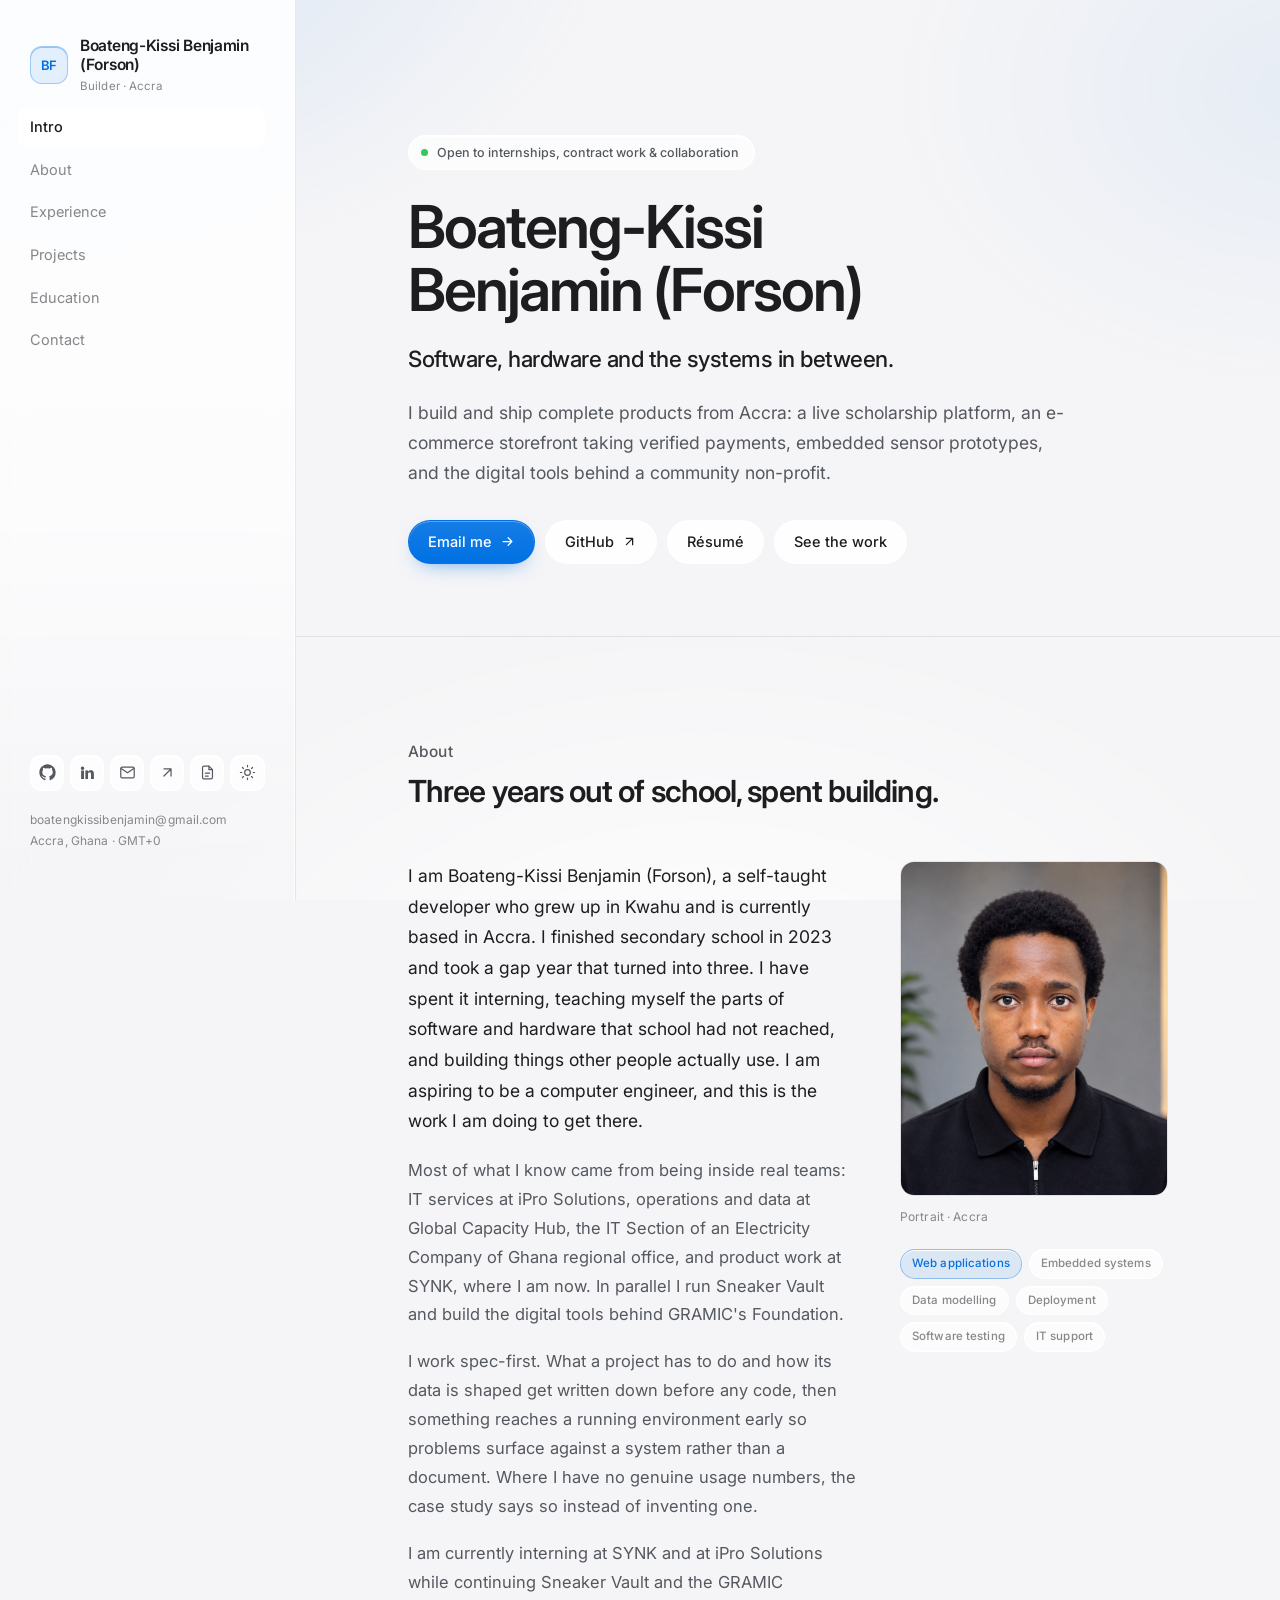
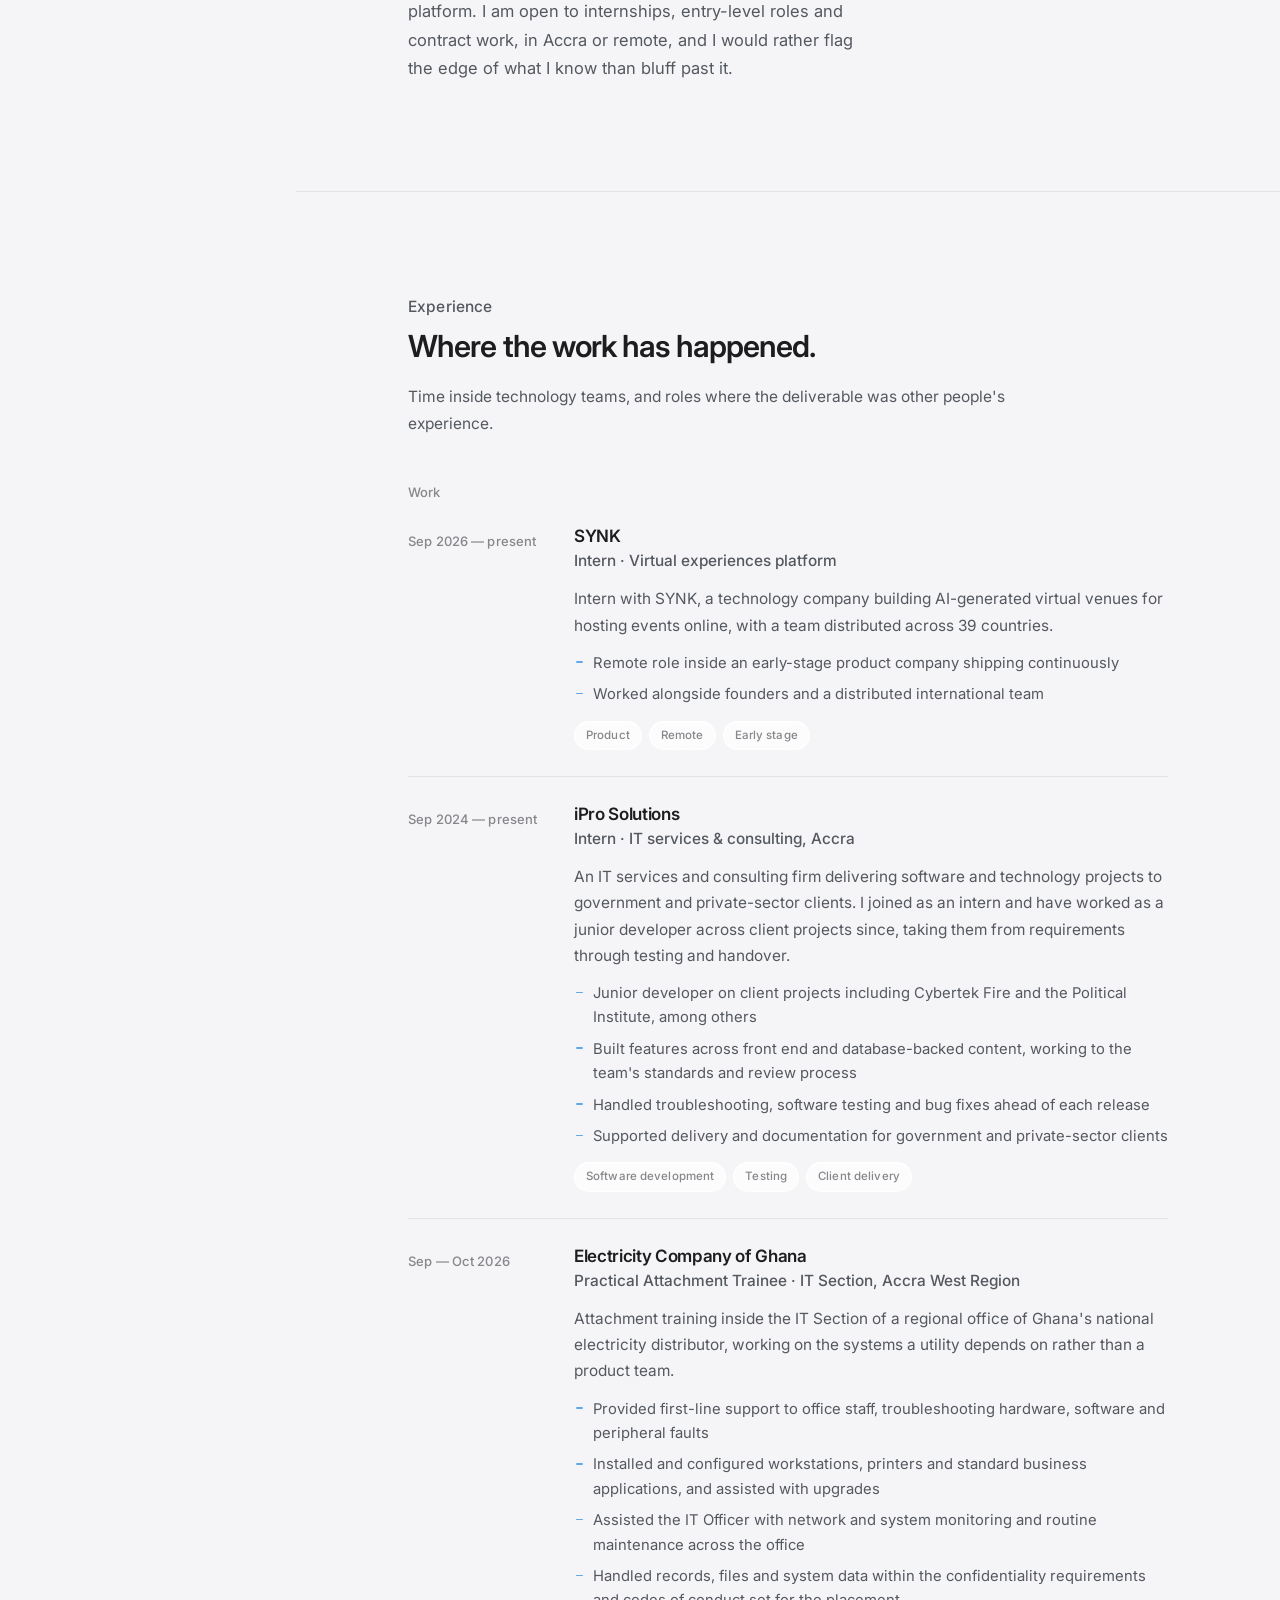
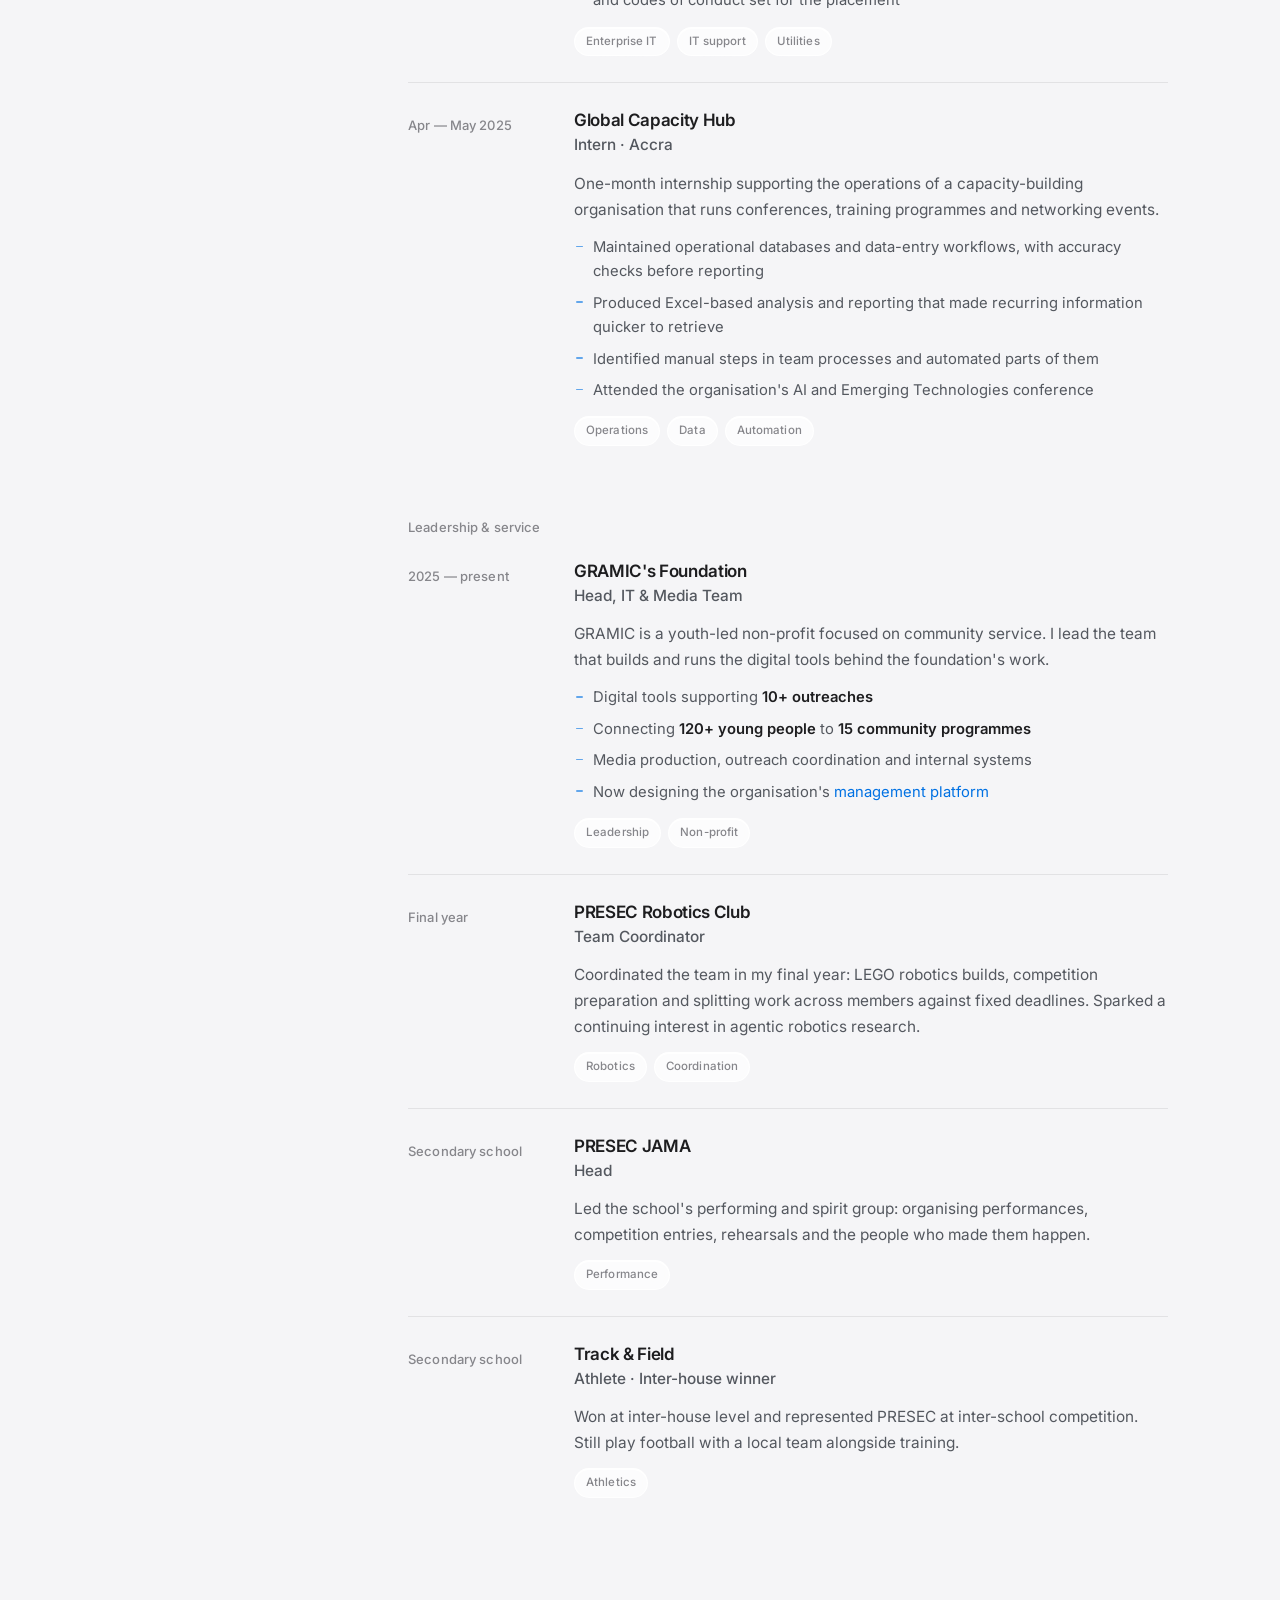
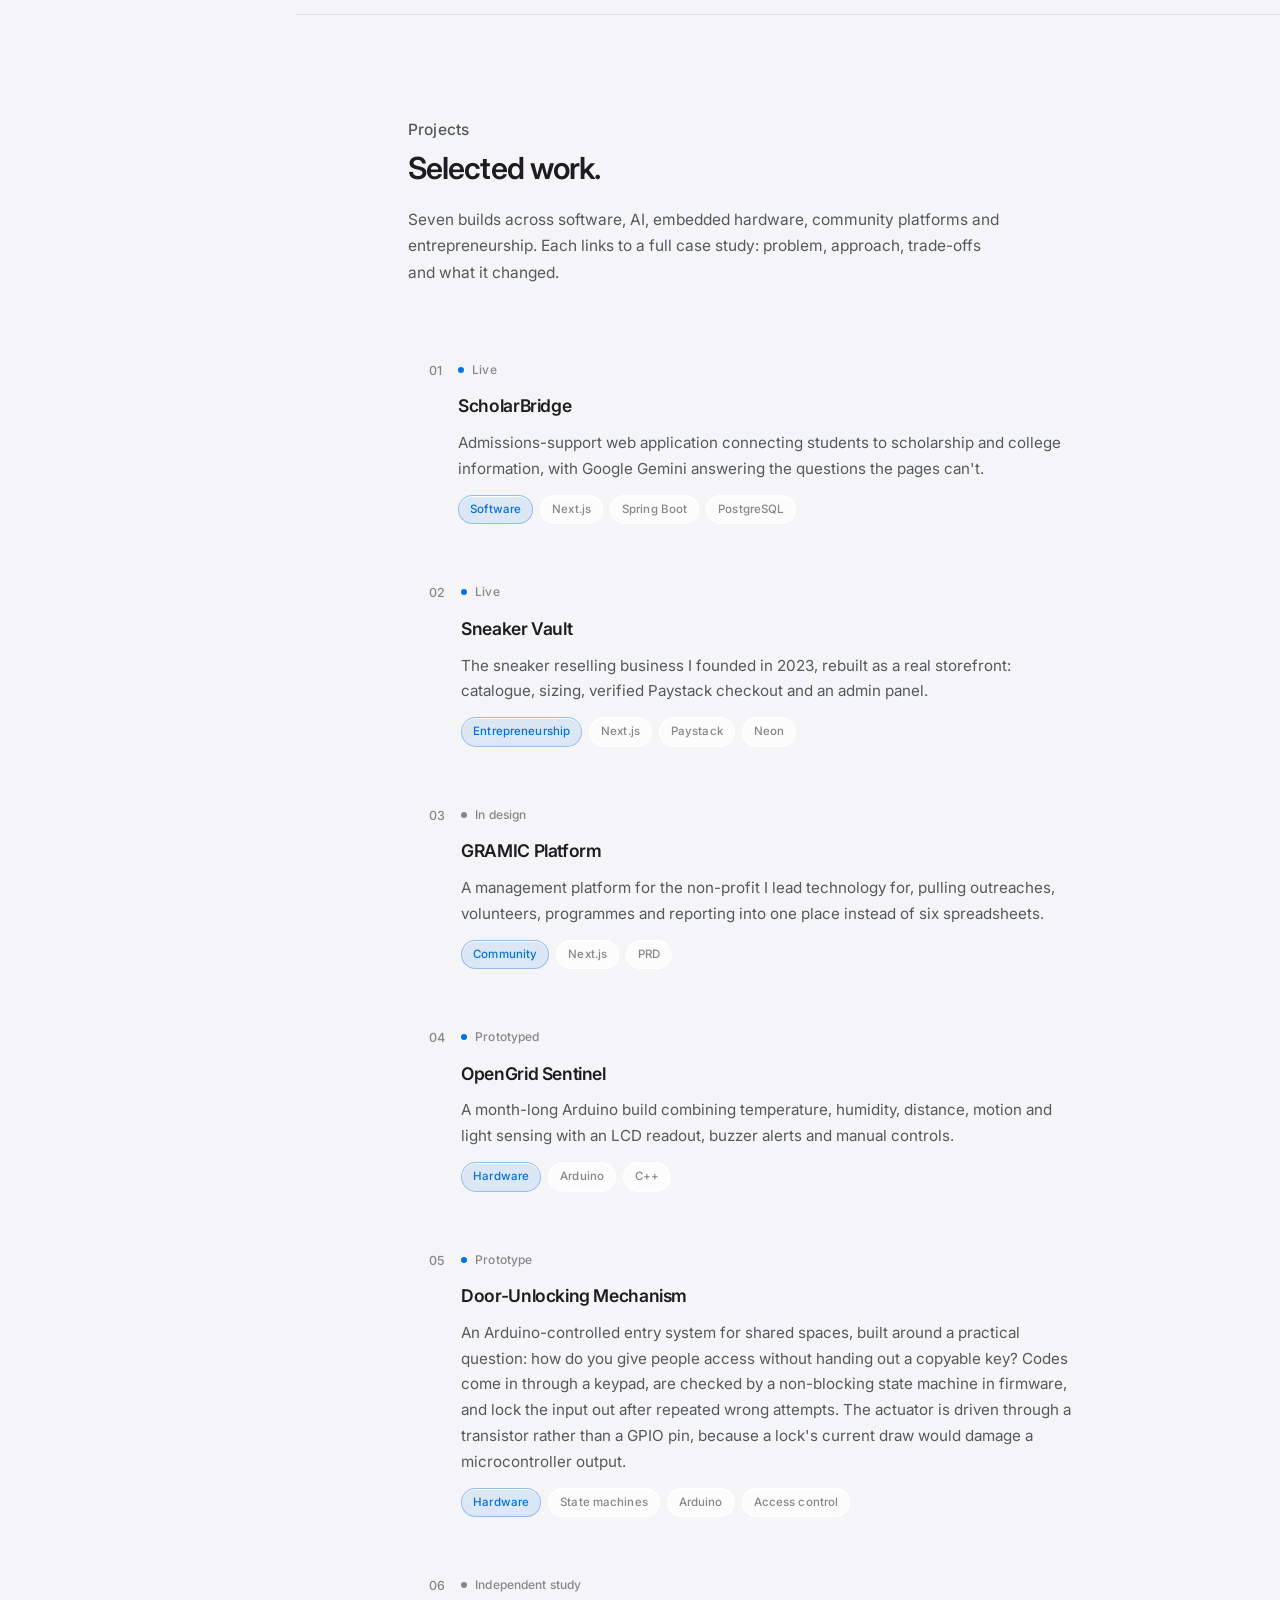
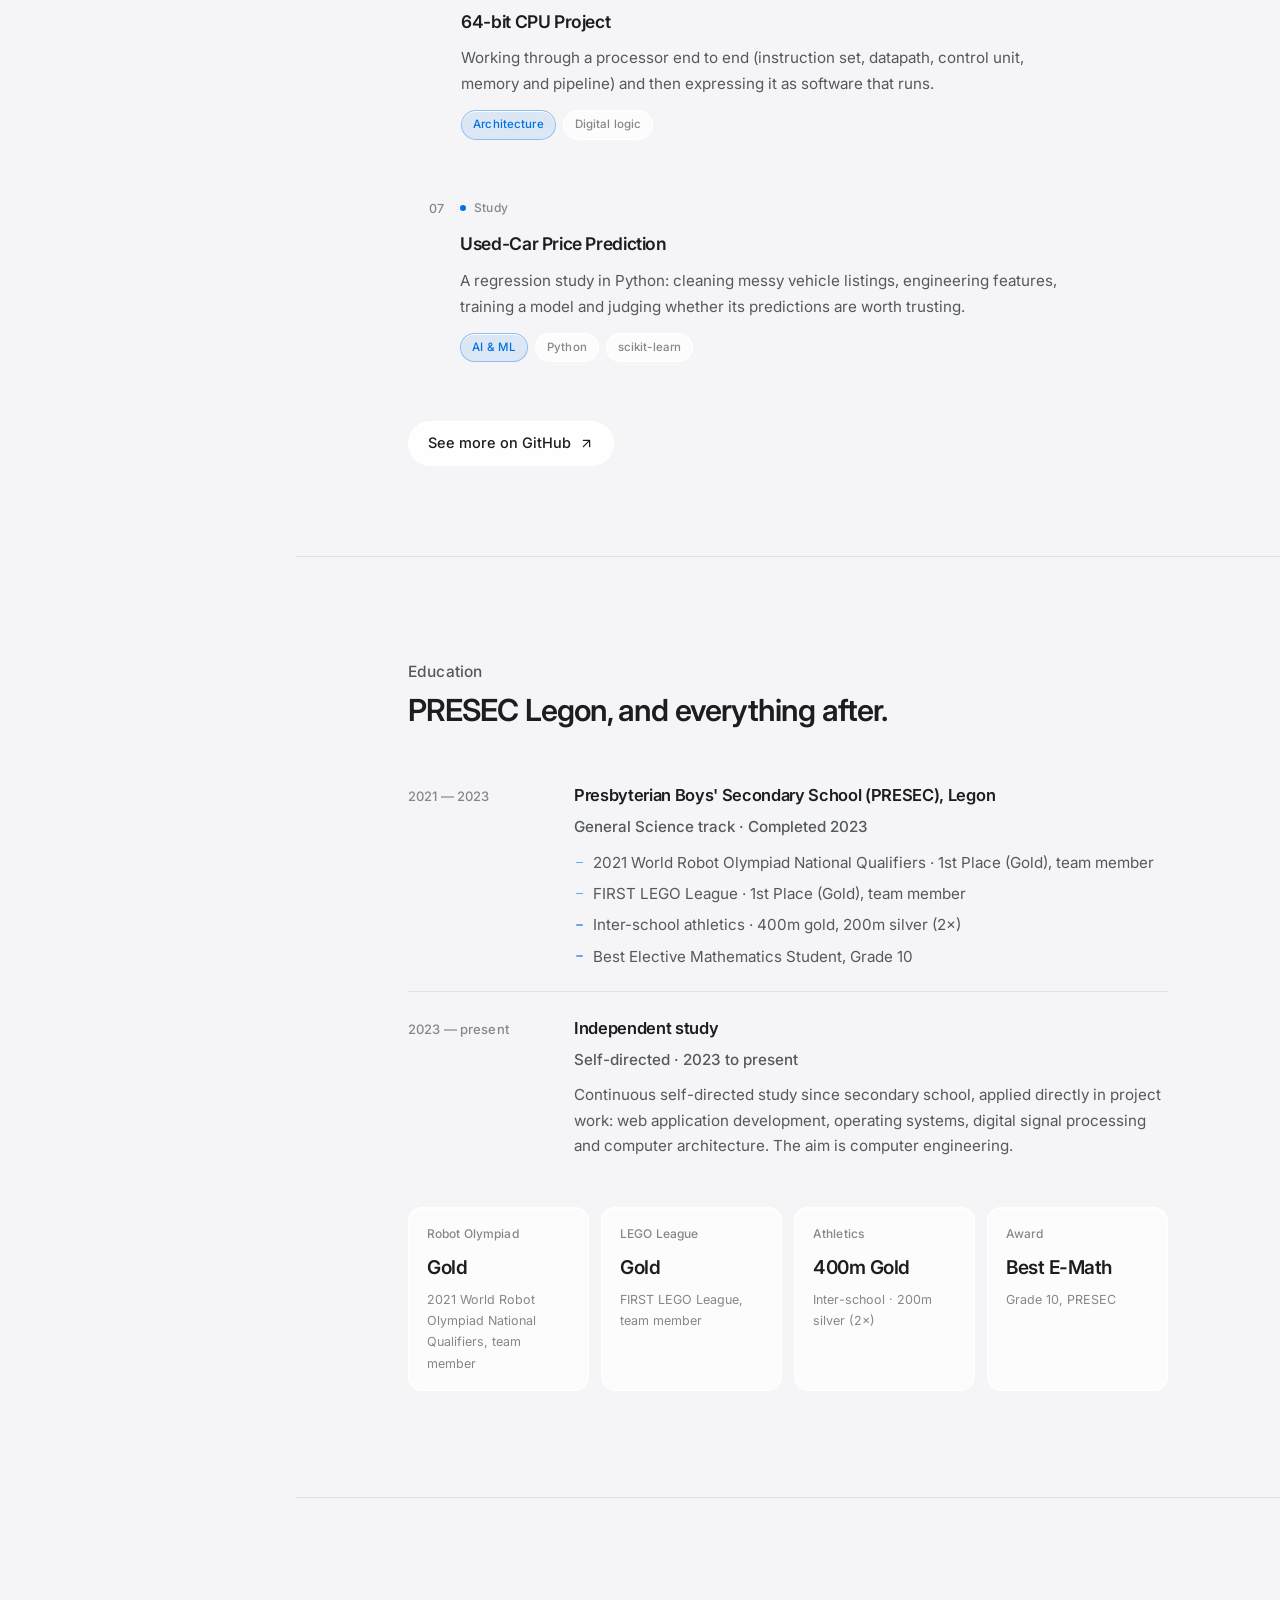
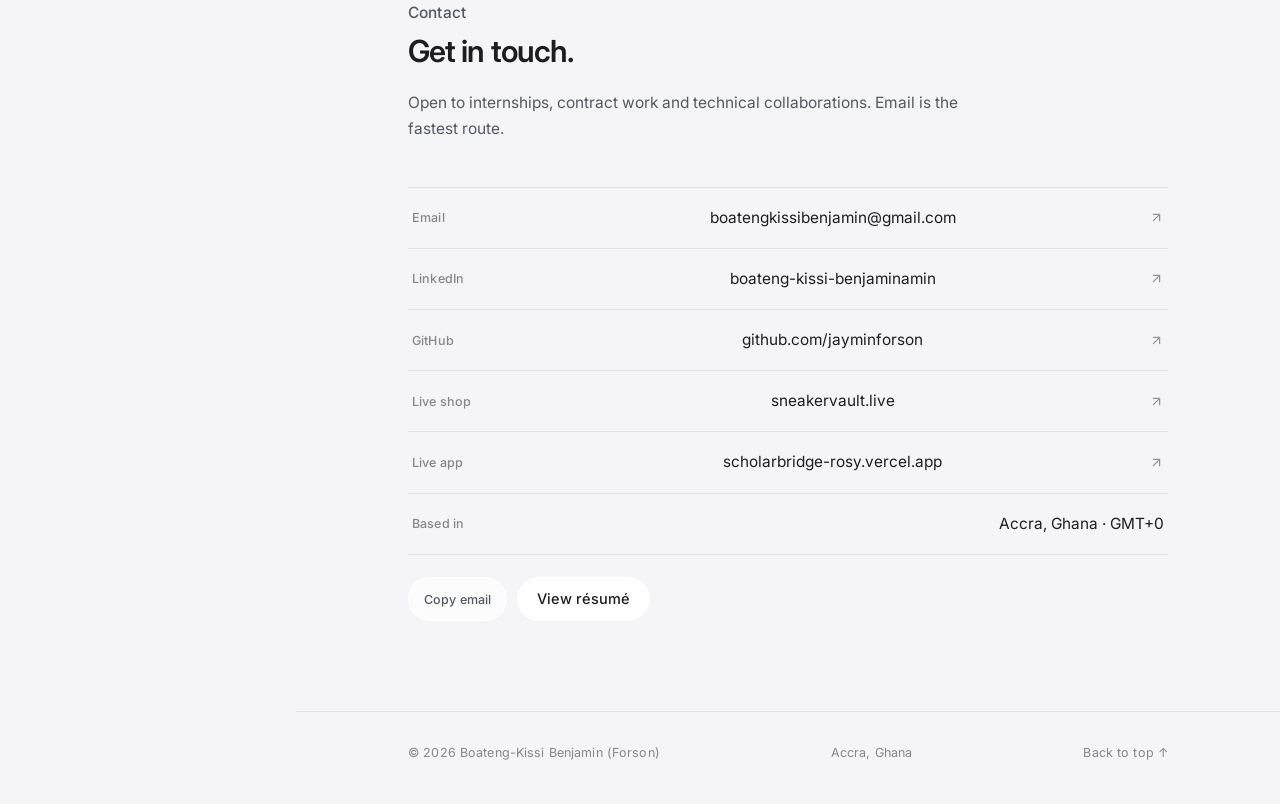
==== commit 173831b8: "Split the two robotics honours into separate entries World Robot Olympiad (national qualifiers only)" ====
--- a/index.html
+++ b/index.html
@@ -436,7 +436,7 @@
             <h3>Presbyterian Boys' Secondary School (PRESEC), Legon</h3>
             <p class="job-role">General Science track · Completed 2023</p>
             <ul>
-              <li>2021 World Robot Olympiad, National Qualifiers &middot; 1st Place (Gold), team member</li>
+              <li>2021 World Robot Olympiad National Qualifiers &middot; 1st Place (Gold), team member</li>
               <li>FIRST LEGO League &middot; 1st Place (Gold), team member</li>
               <li>Inter-school athletics &middot; 400m gold, 200m silver (2&times;)</li>
               <li>Best Elective Mathematics Student, Grade 10</li>
@@ -455,7 +455,8 @@
       </div>
 
       <dl class="factgrid reveal">
-        <div class="fact"><dt>Robotics</dt><dd>2&times; Gold<small>World Robot Olympiad 2021 &amp; FIRST LEGO League, team member</small></dd></div>
+        <div class="fact"><dt>Robot Olympiad</dt><dd>Gold<small>2021 World Robot Olympiad National Qualifiers, team member</small></dd></div>
+        <div class="fact"><dt>LEGO League</dt><dd>Gold<small>FIRST LEGO League, team member</small></dd></div>
         <div class="fact"><dt>Athletics</dt><dd>400m Gold<small>Inter-school &middot; 200m silver (2&times;)</small></dd></div>
         <div class="fact"><dt>Award</dt><dd>Best E-Math<small>Grade 10, PRESEC</small></dd></div>
       </dl>
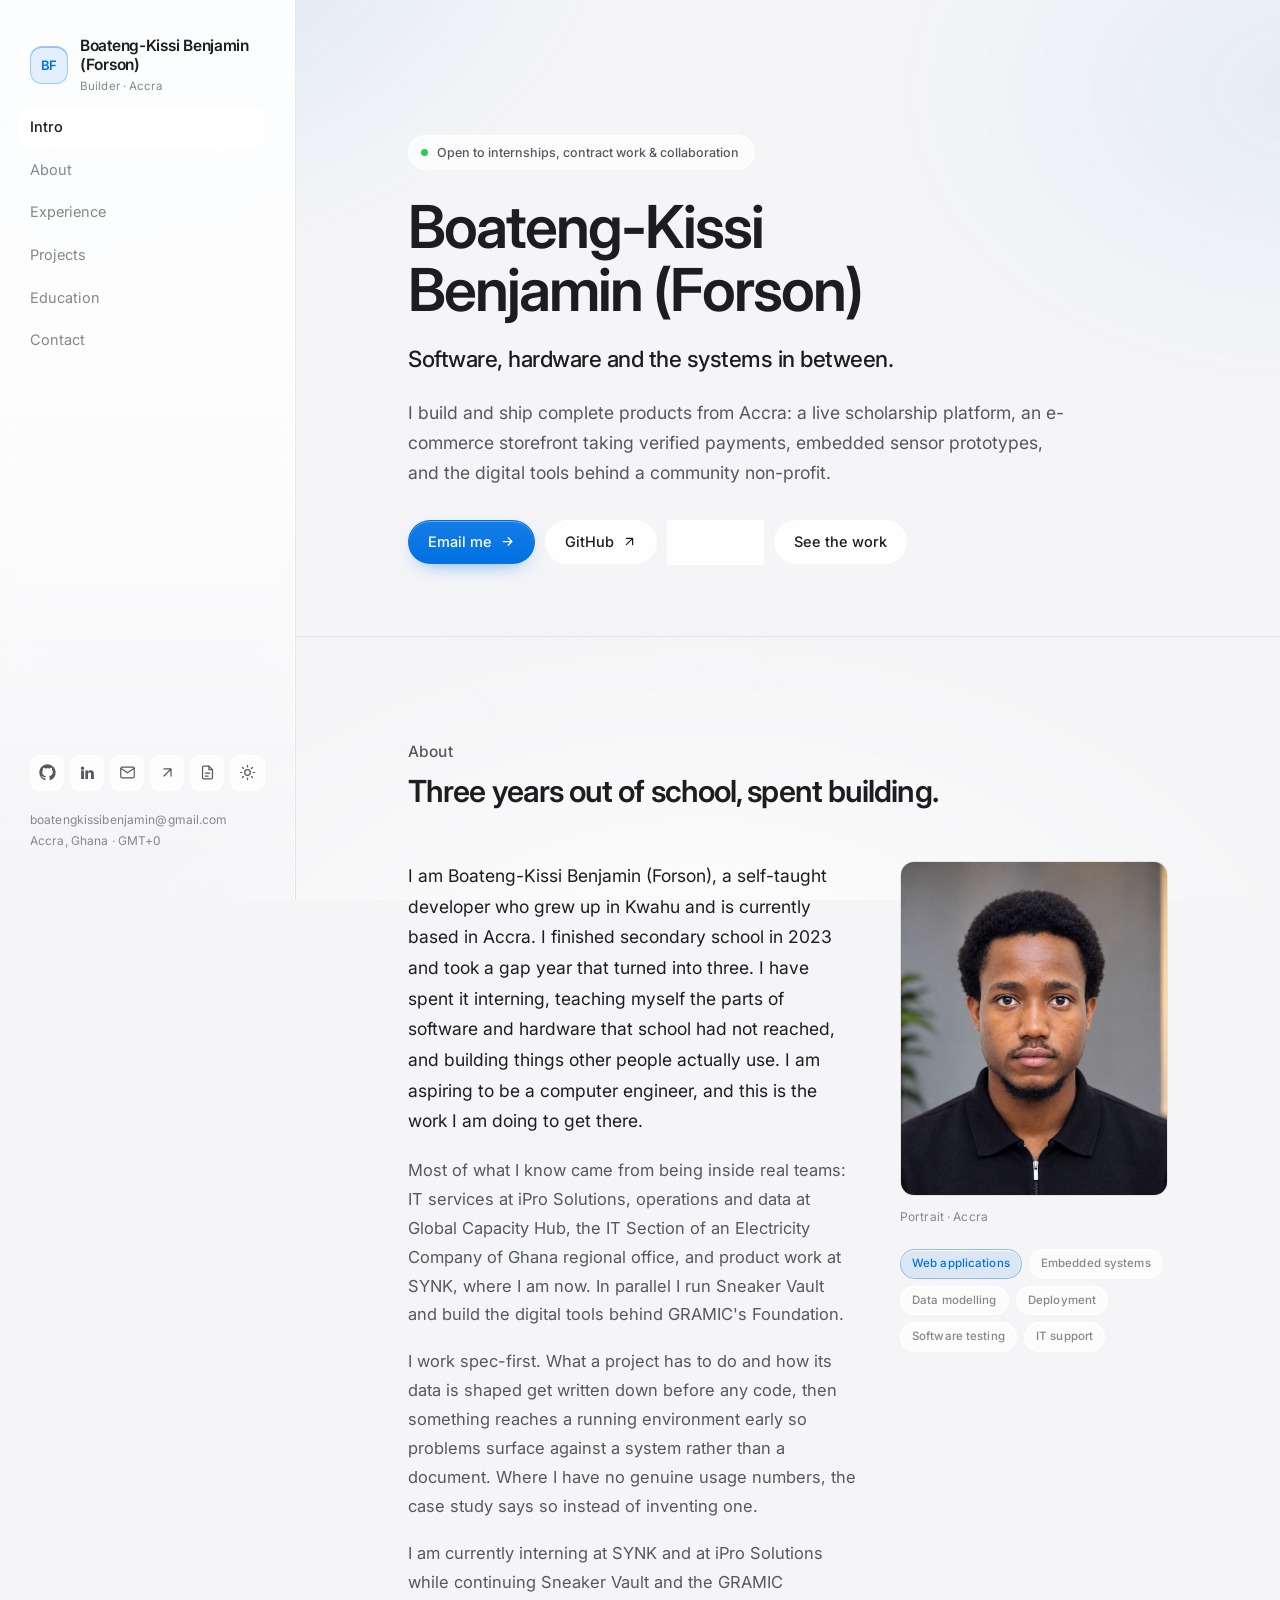
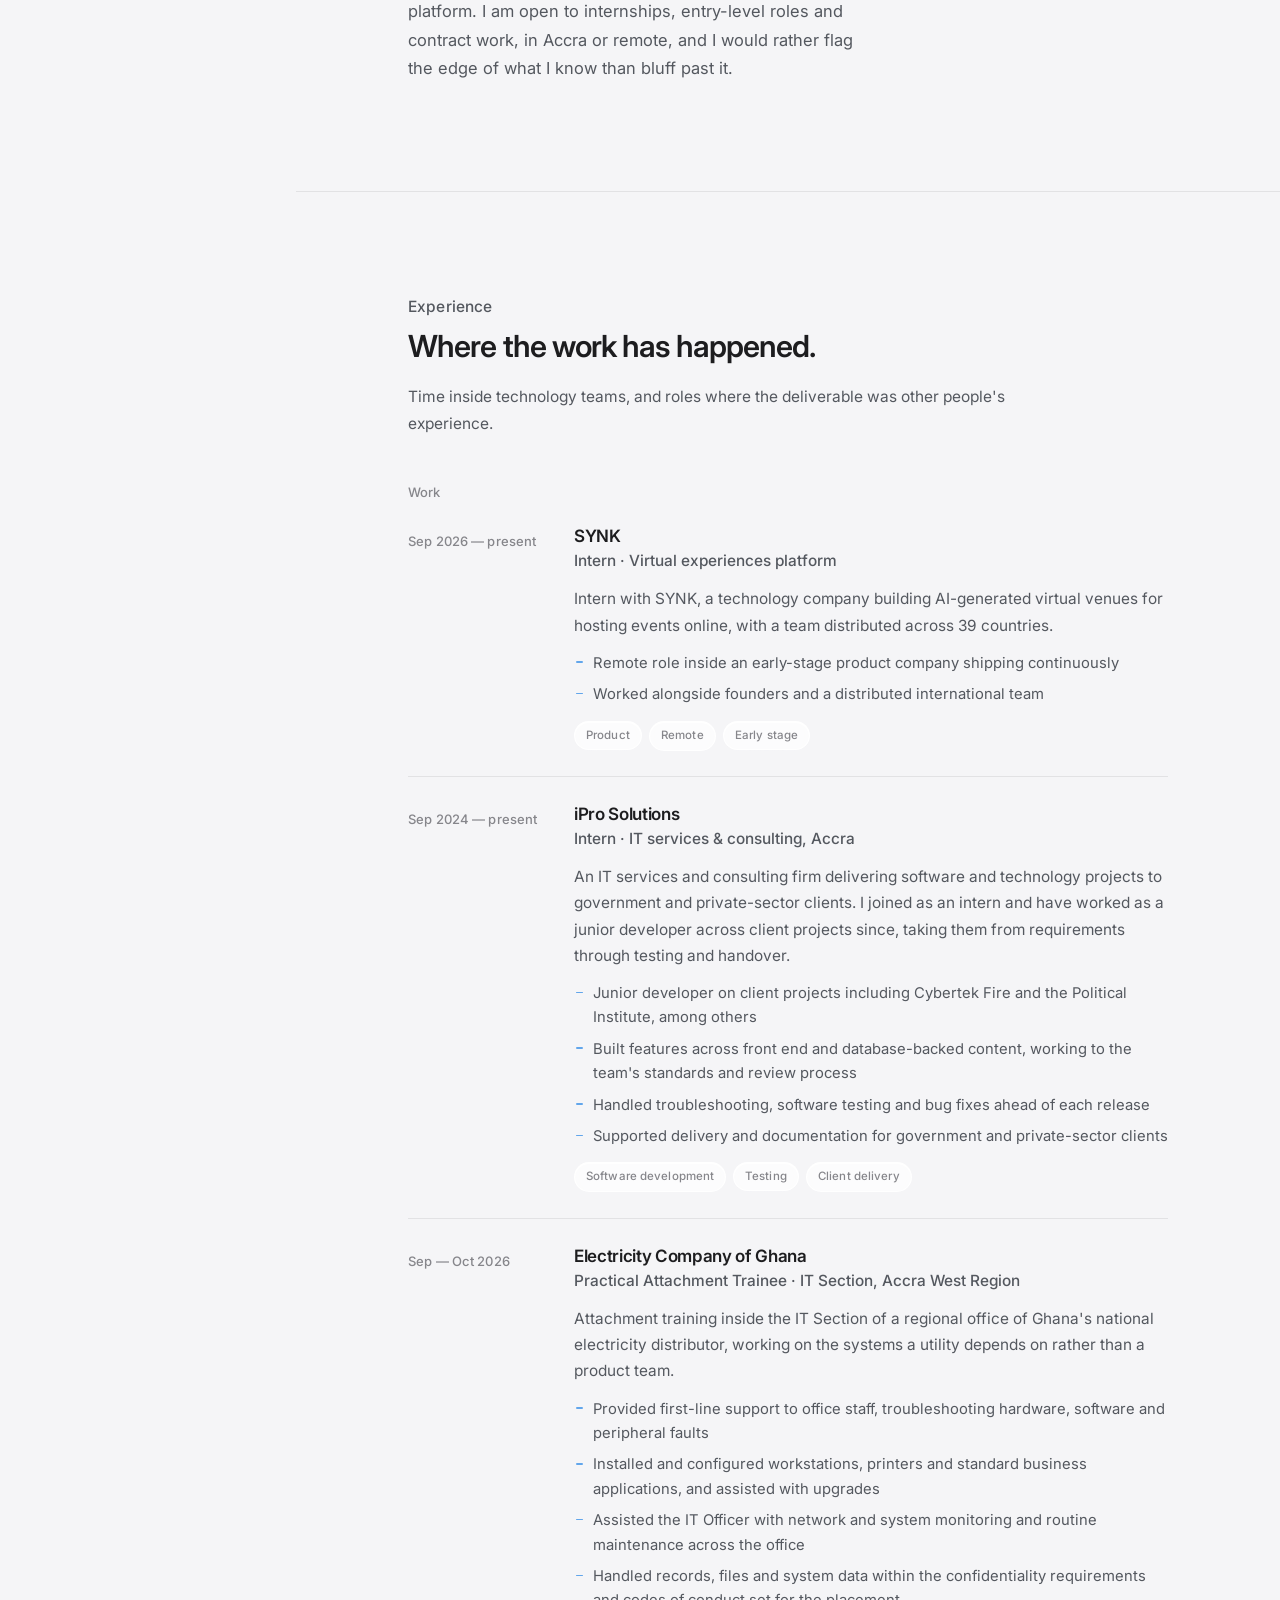
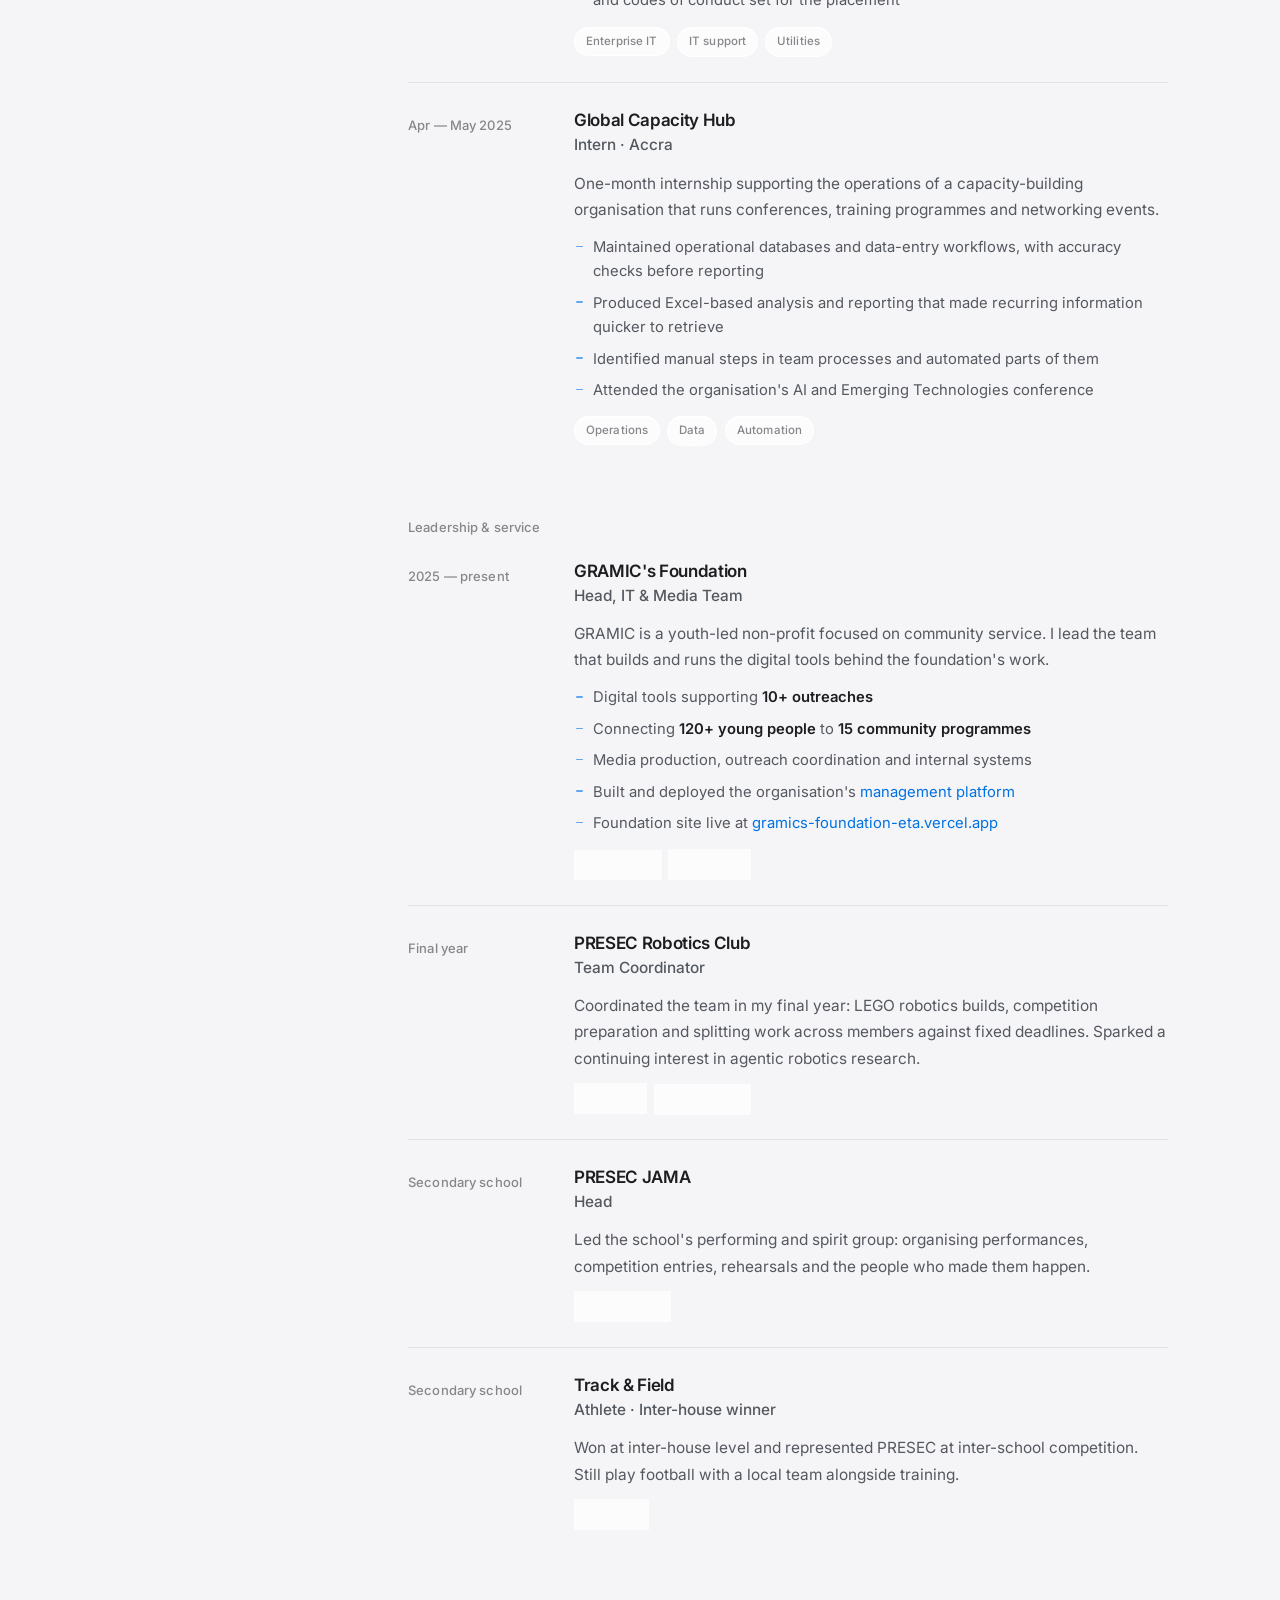
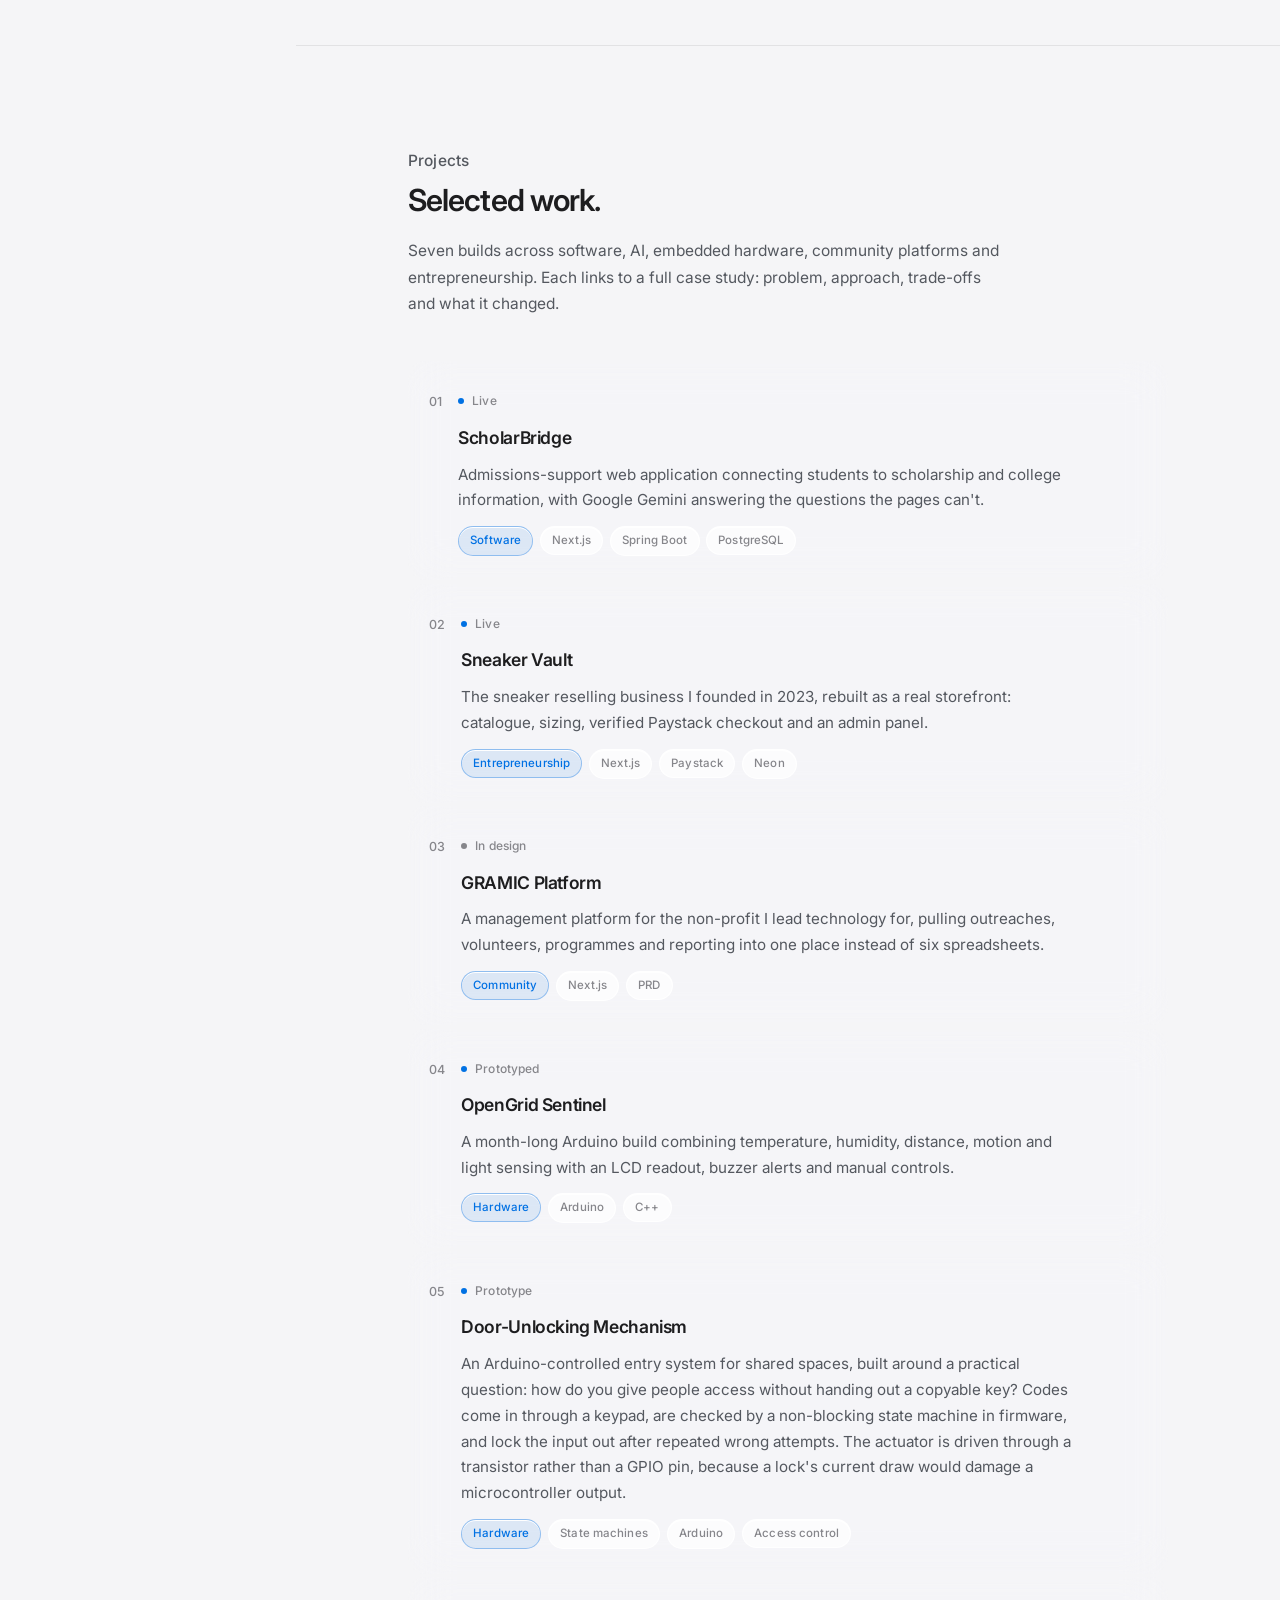
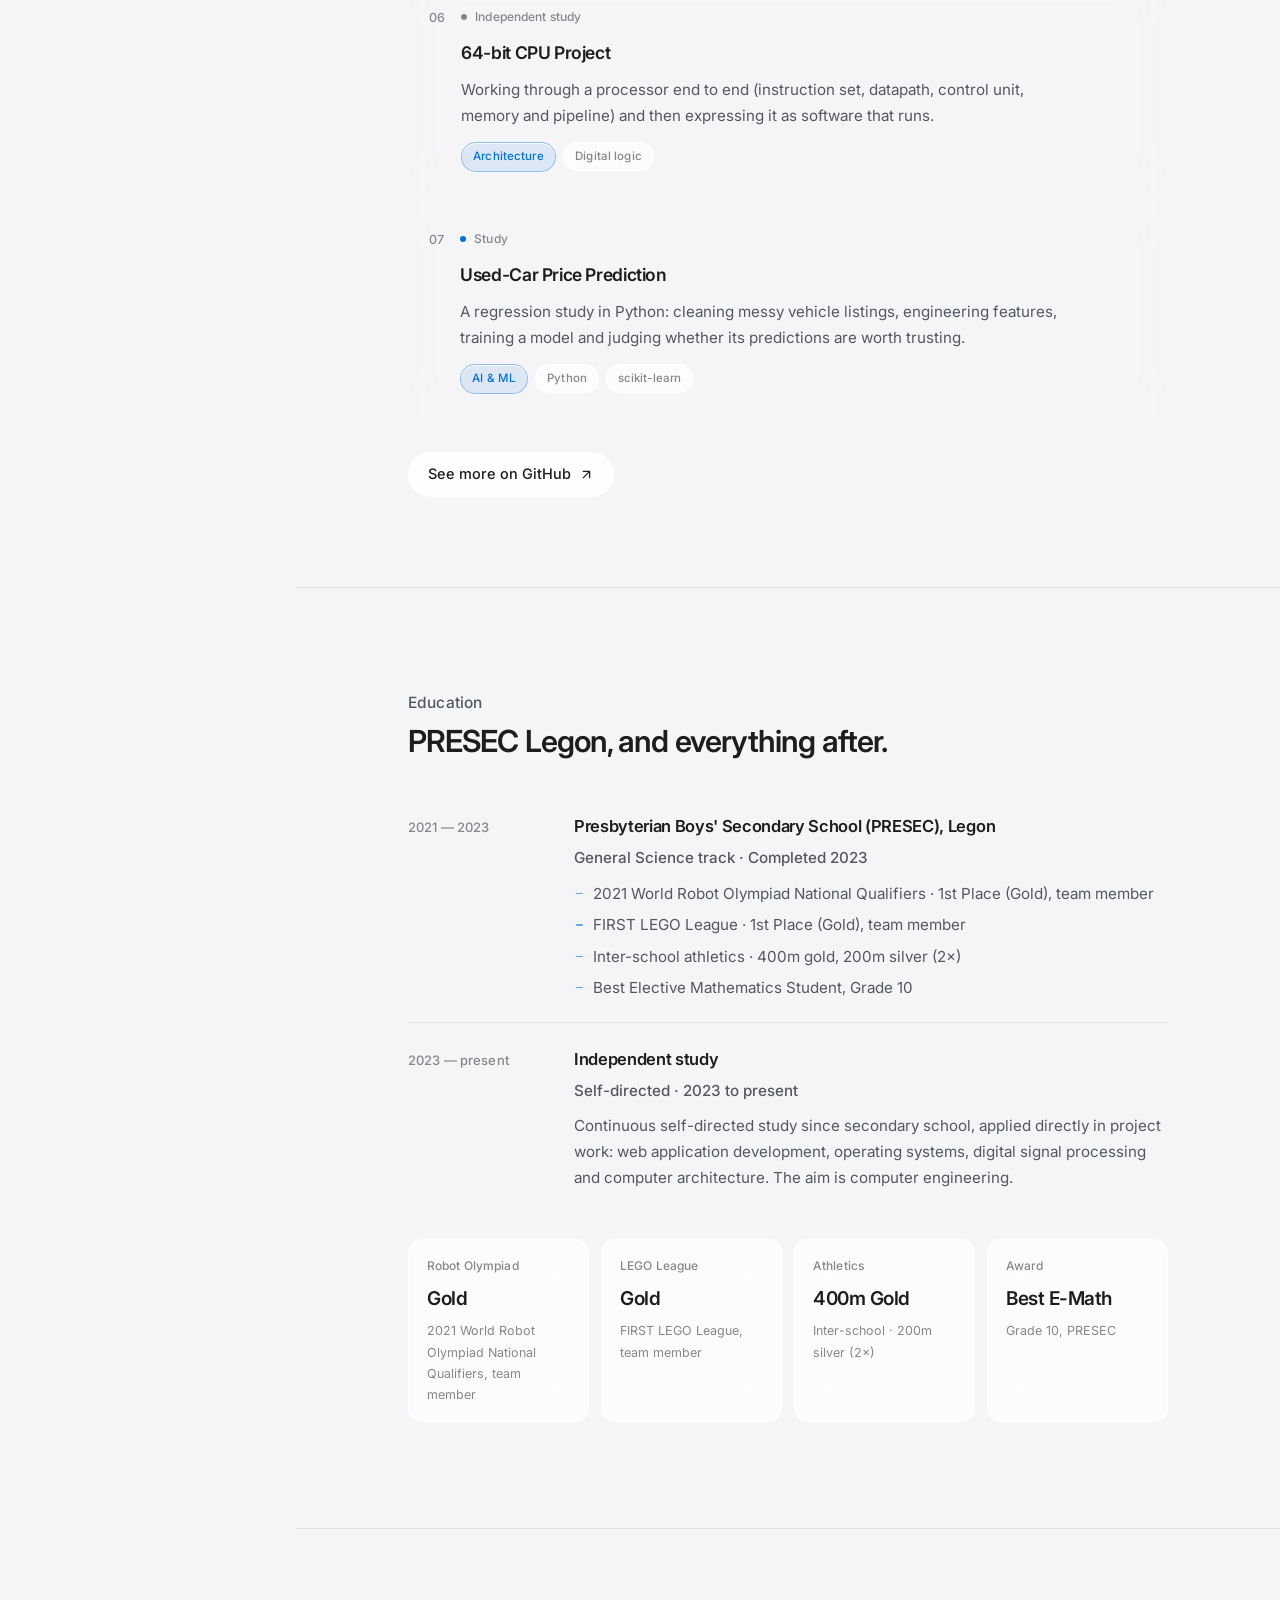
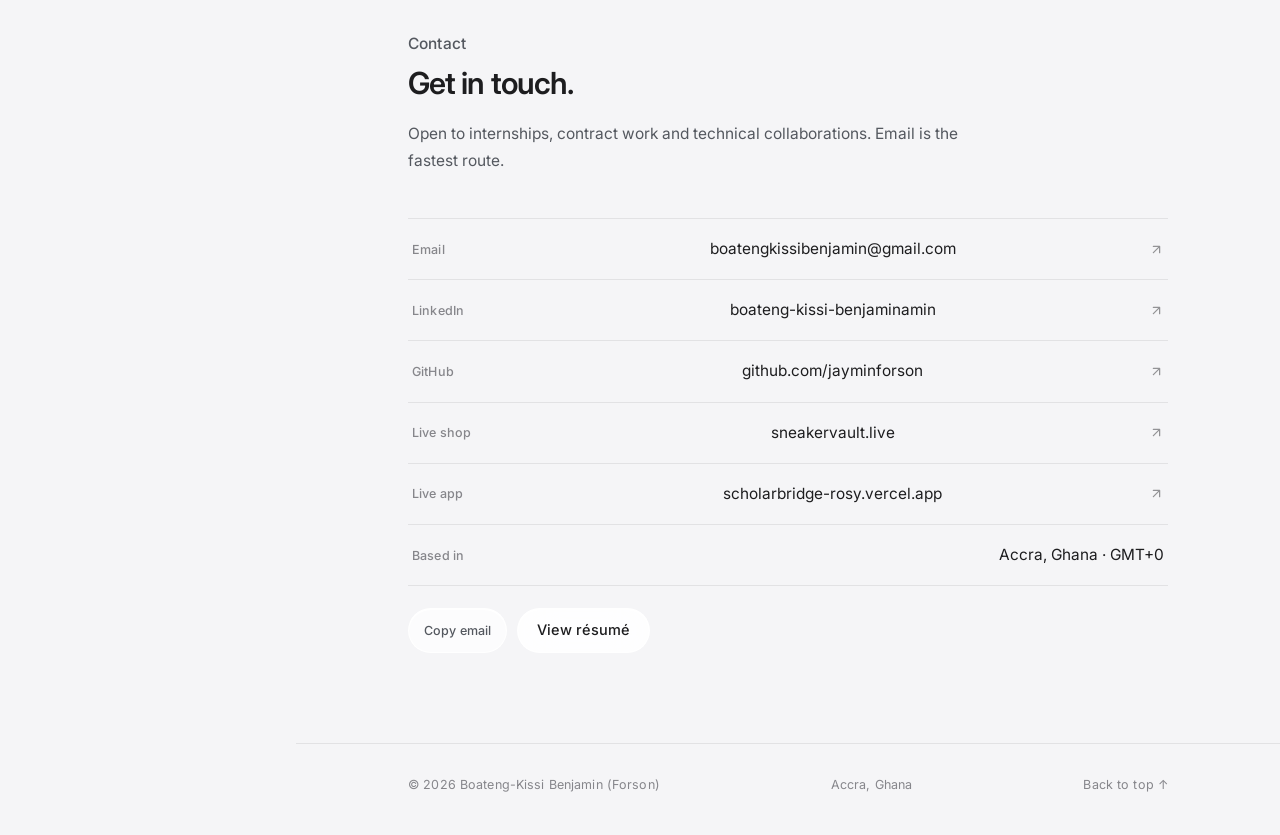
==== commit 1cb6c10b: "Mark the GRAMIC platform as deployed and fix the Foundation link The platform is live for the founda" ====
--- a/index.html
+++ b/index.html
@@ -282,7 +282,8 @@
               <li>Digital tools supporting <strong>10+ outreaches</strong></li>
               <li>Connecting <strong>120+ young people</strong> to <strong>15 community programmes</strong></li>
               <li>Media production, outreach coordination and internal systems</li>
-              <li>Now designing the organisation's <a class="accent" href="projects/gramic-platform.html">management platform</a></li>
+              <li>Built and deployed the organisation's <a class="accent" href="projects/gramic-platform.html">management platform</a></li>
+              <li>Foundation site live at <a class="accent" href="https://gramics-foundation-eta.vercel.app" target="_blank" rel="noopener">gramics-foundation-eta.vercel.app</a></li>
             </ul>
             <div class="tags"><span class="tag">Leadership</span><span class="tag">Non-profit</span></div>
           </div>
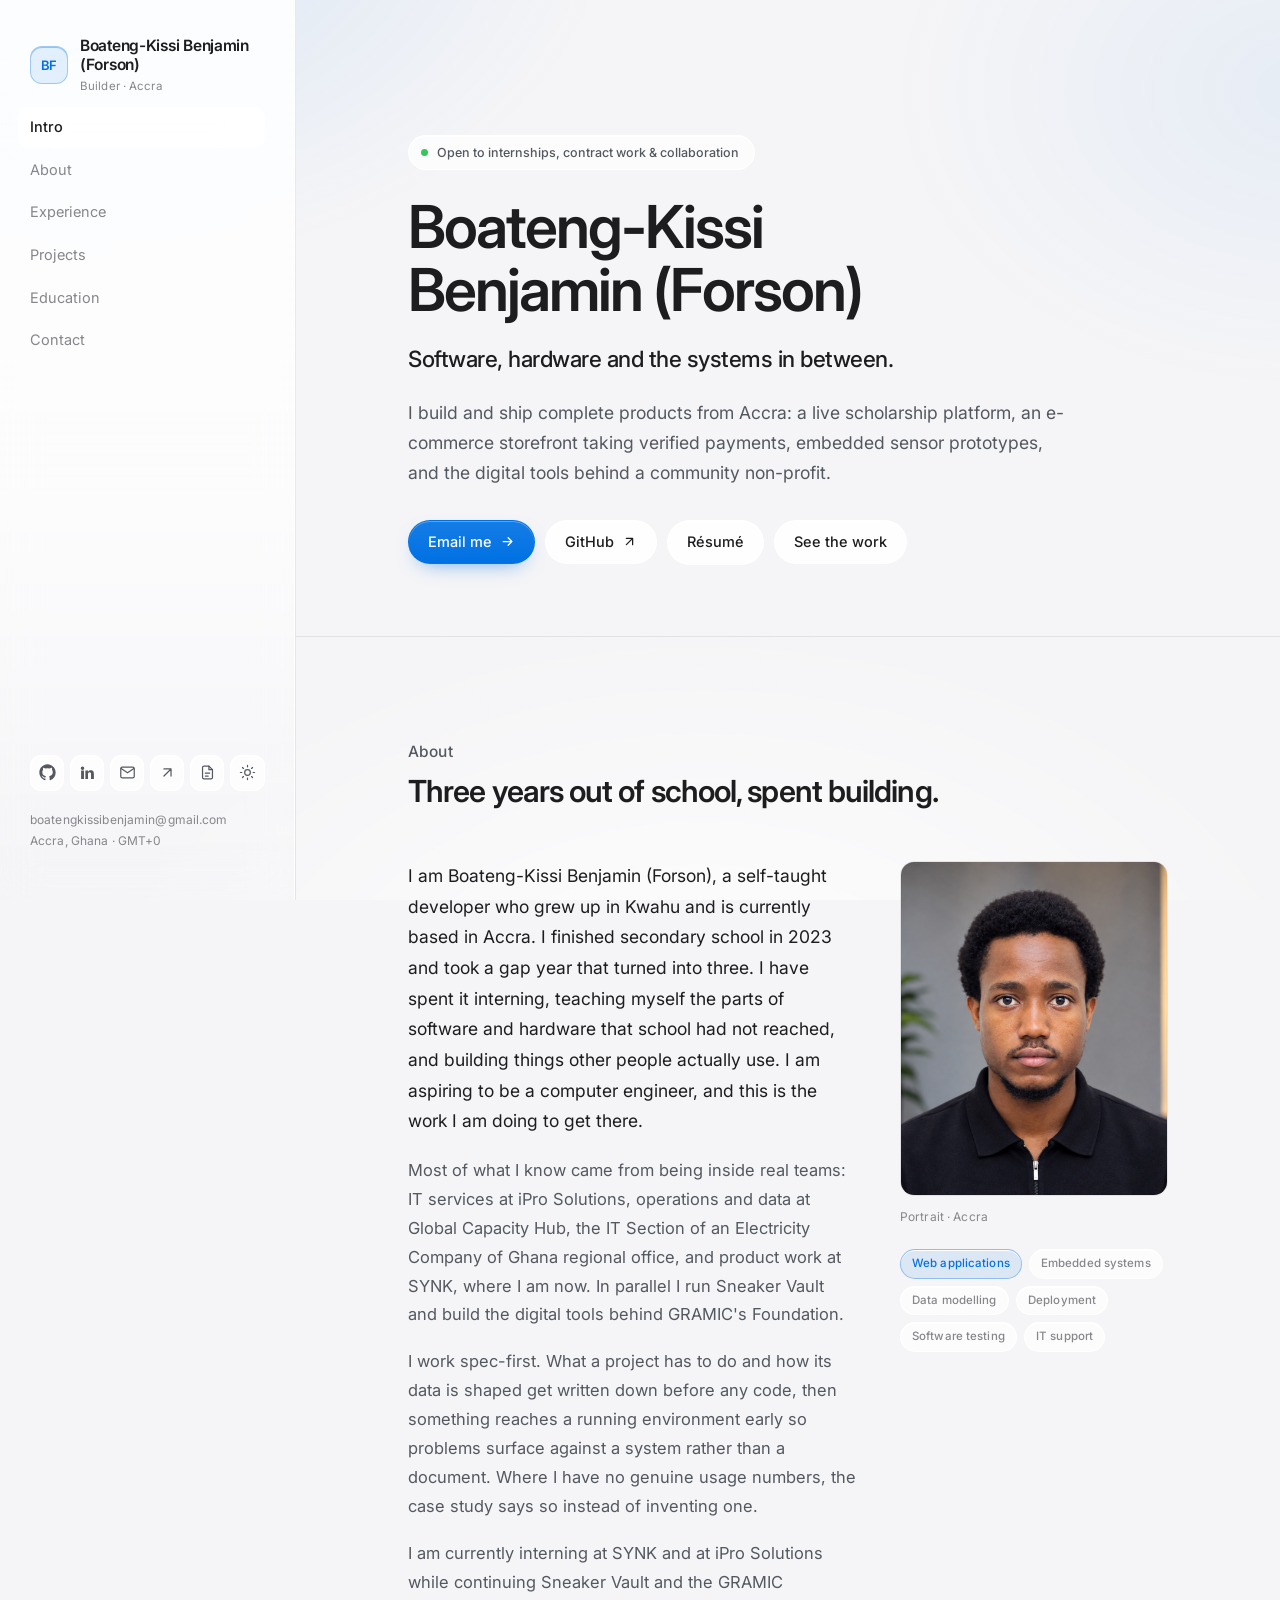
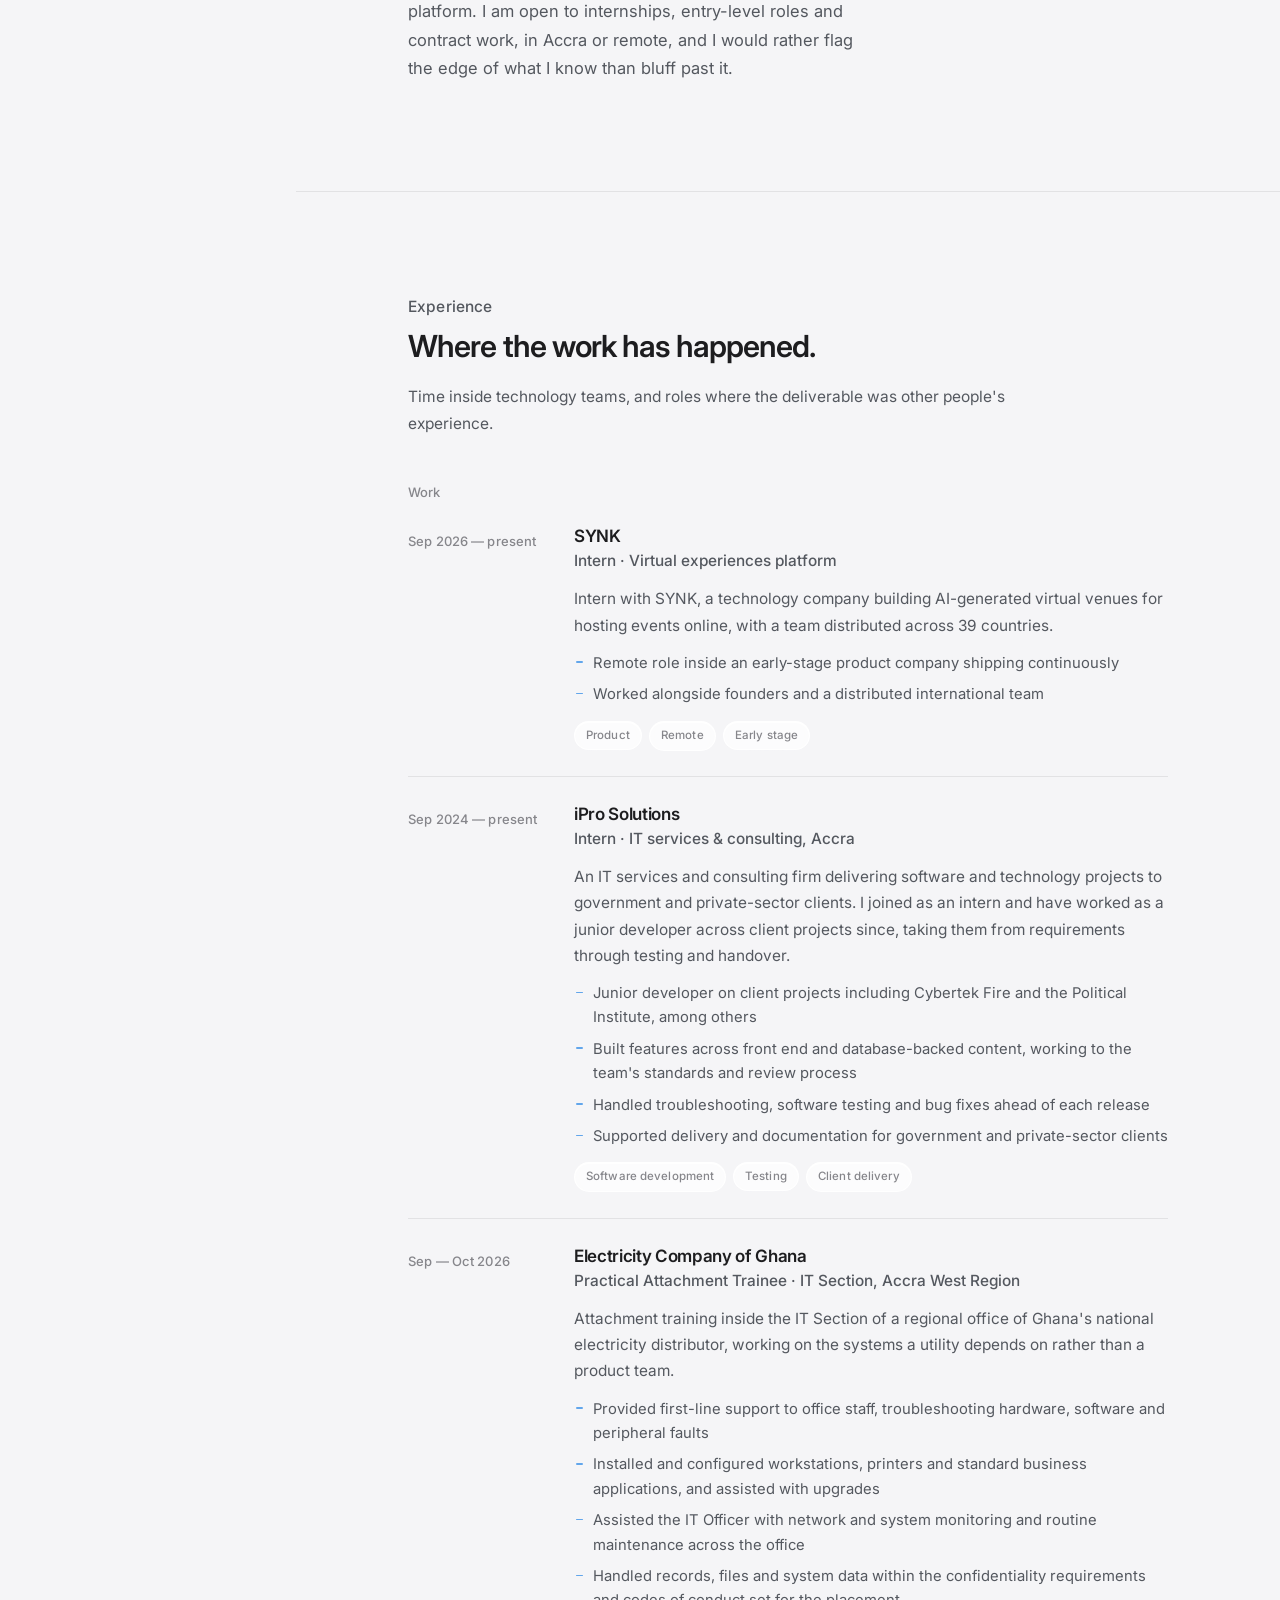
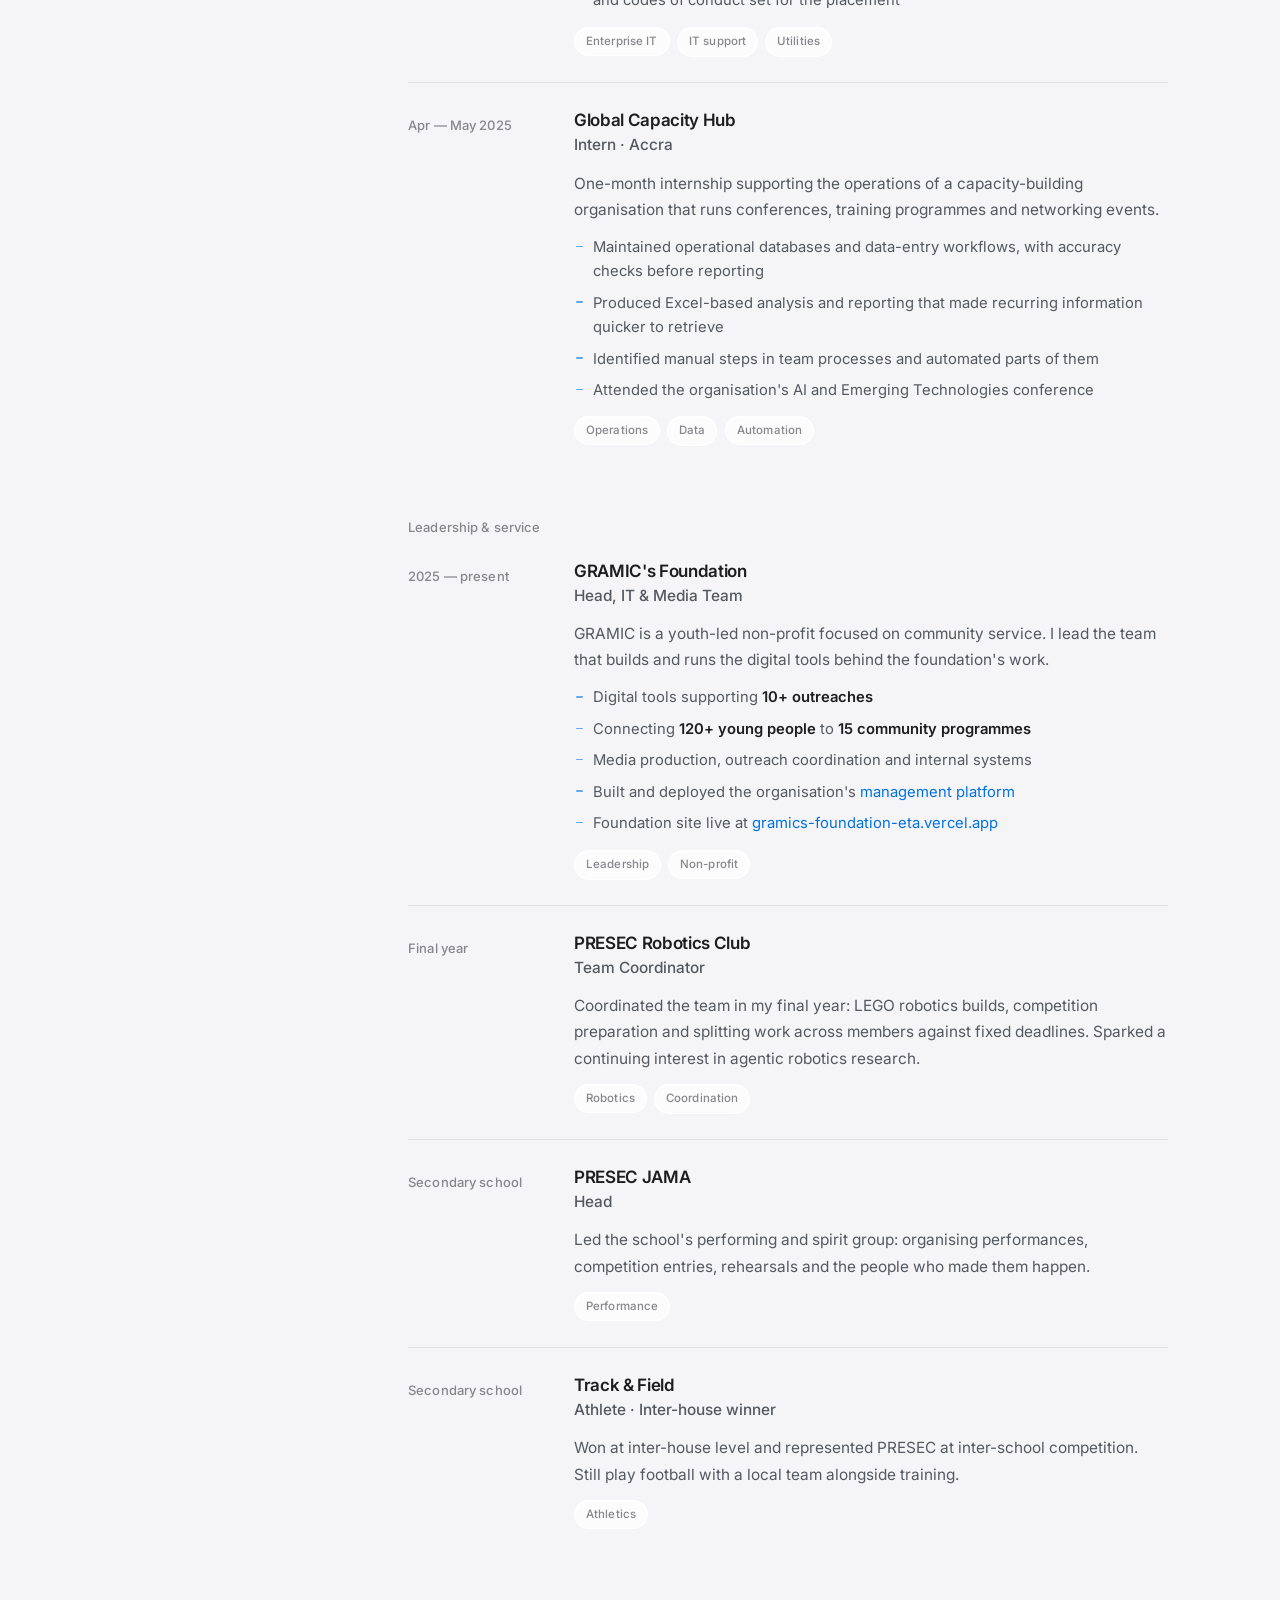
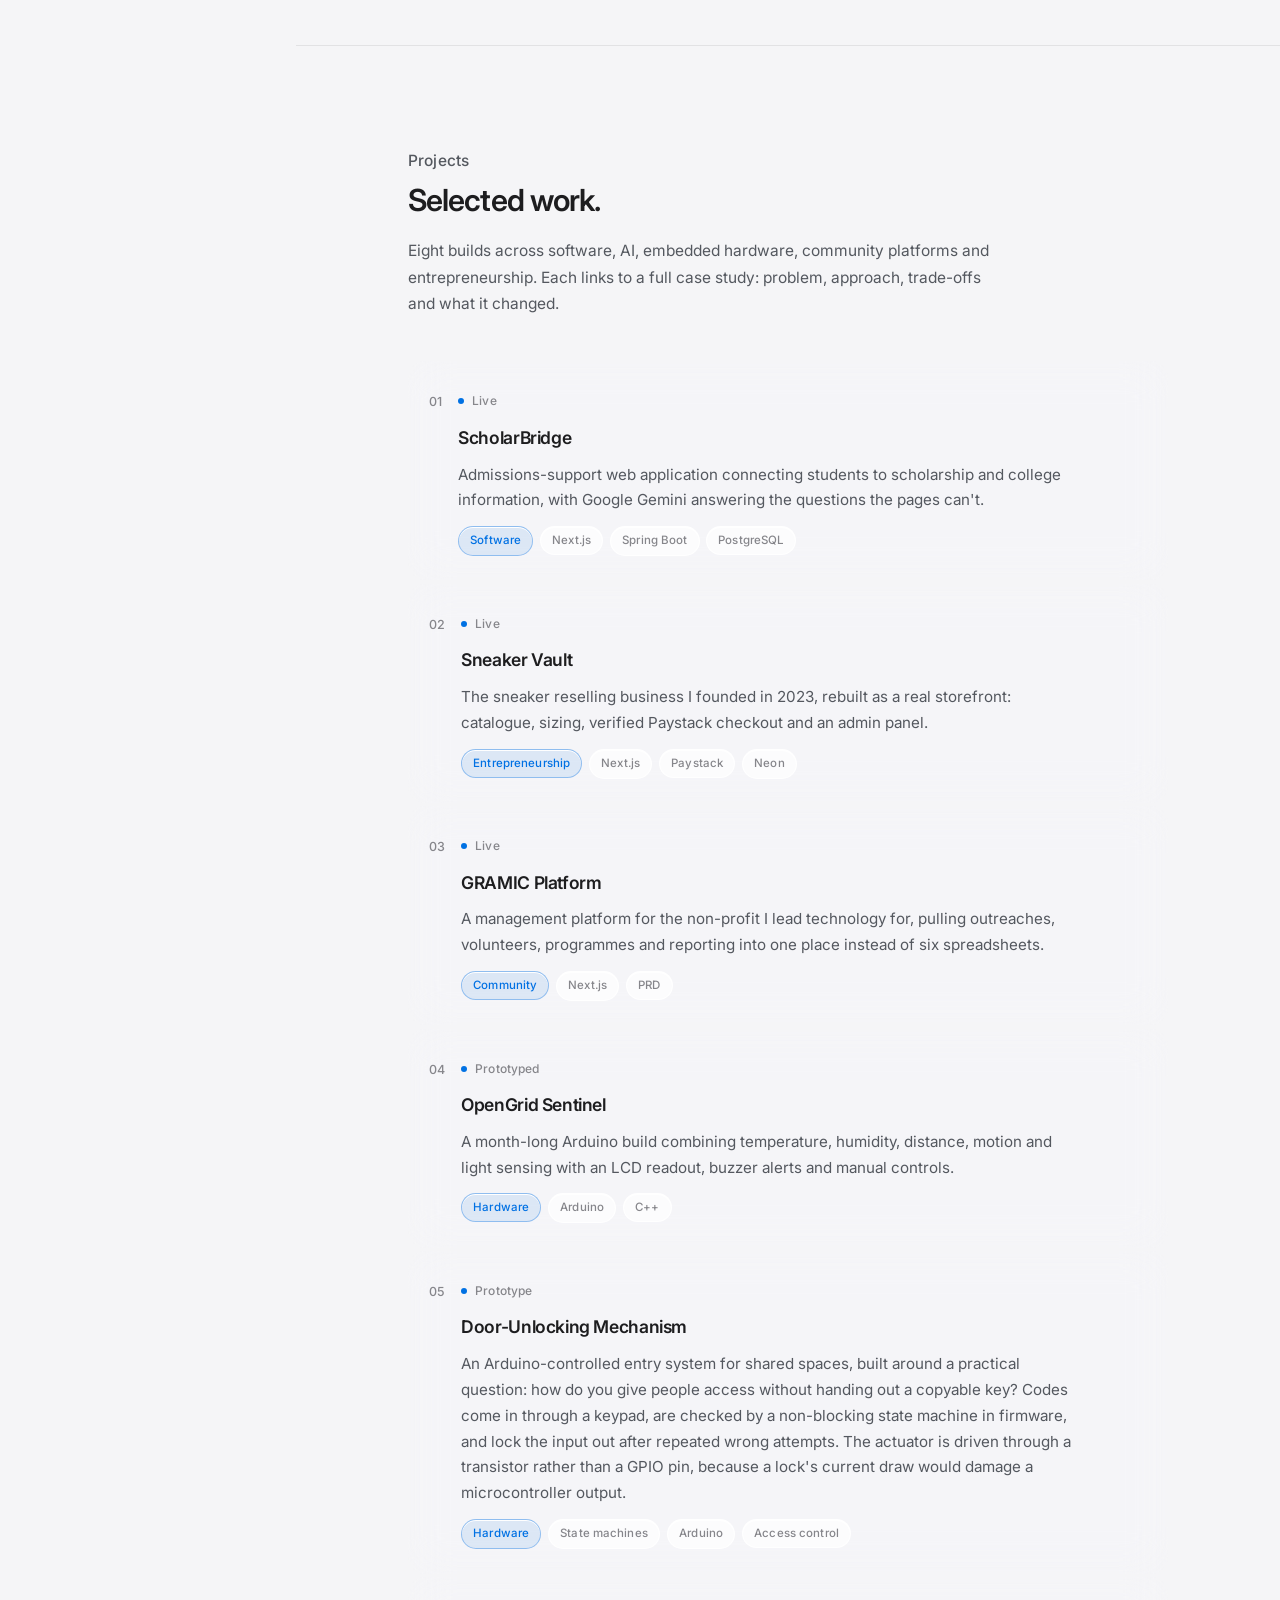
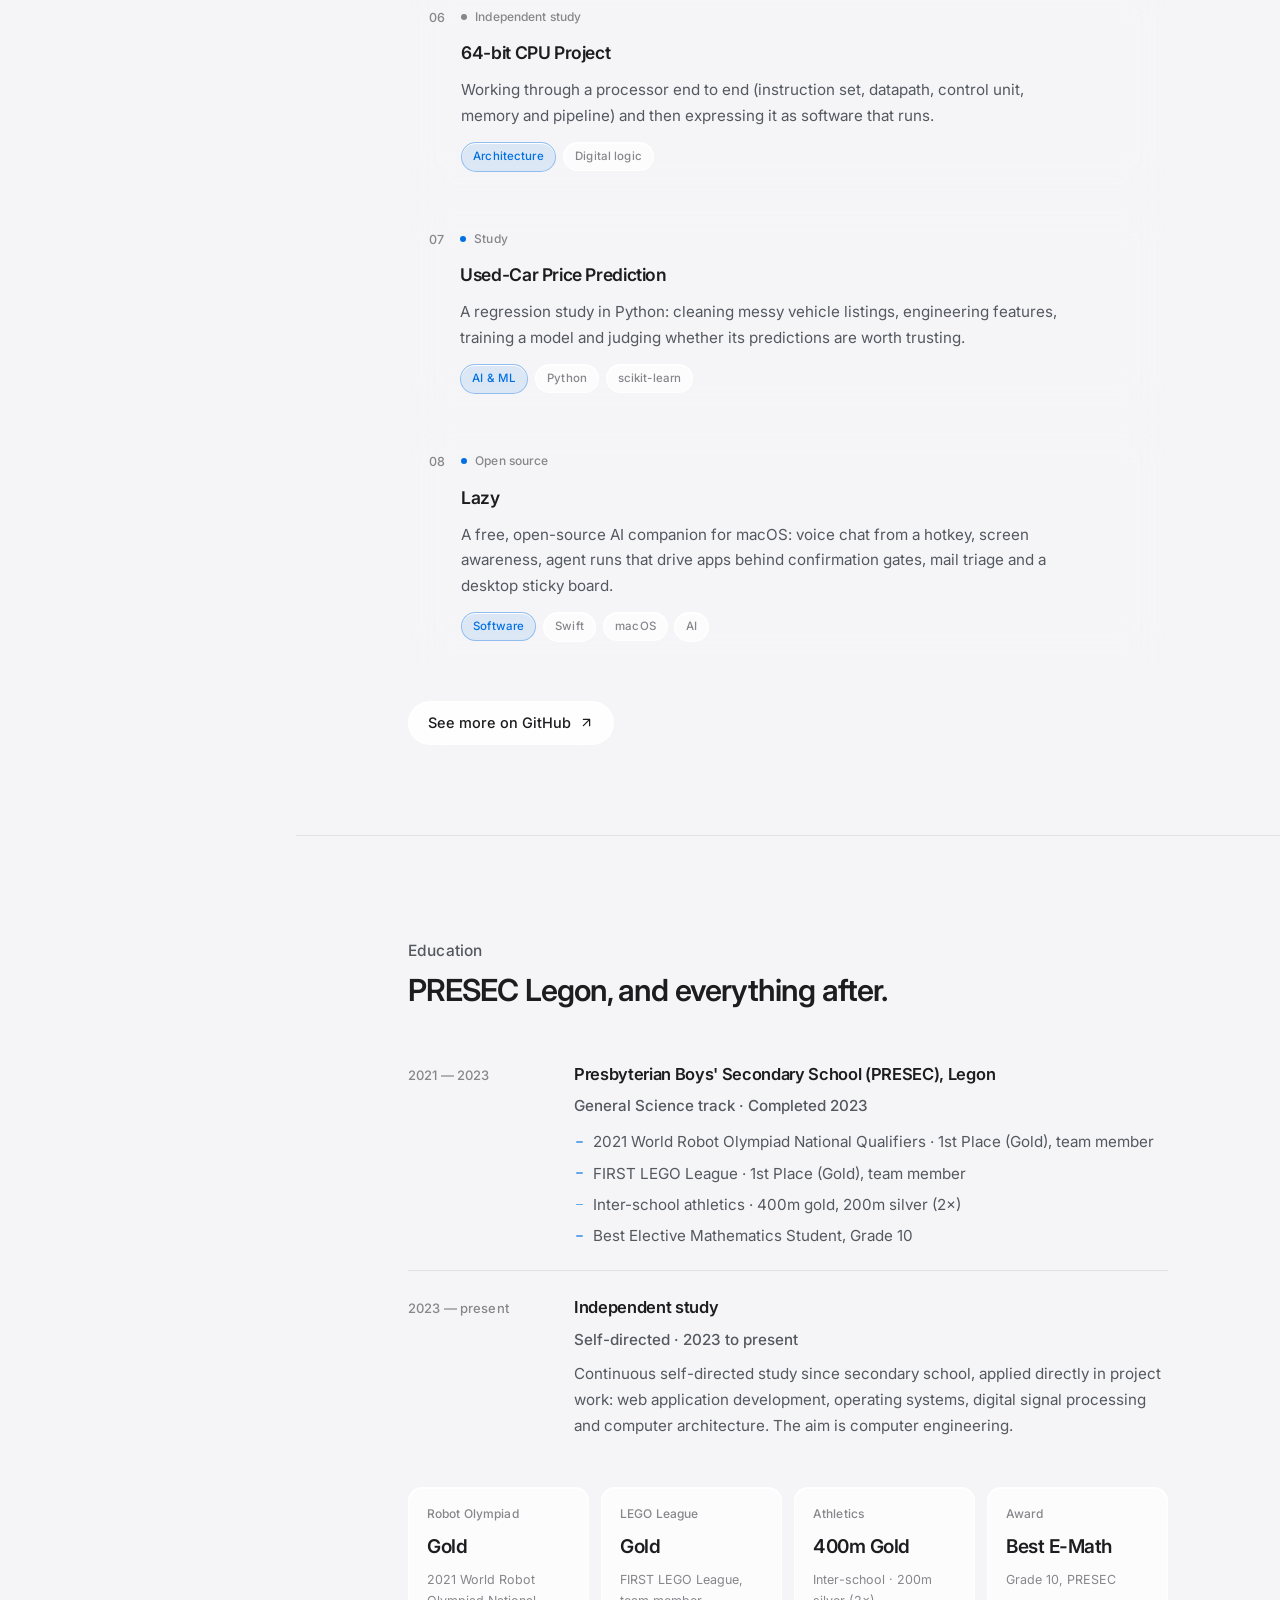
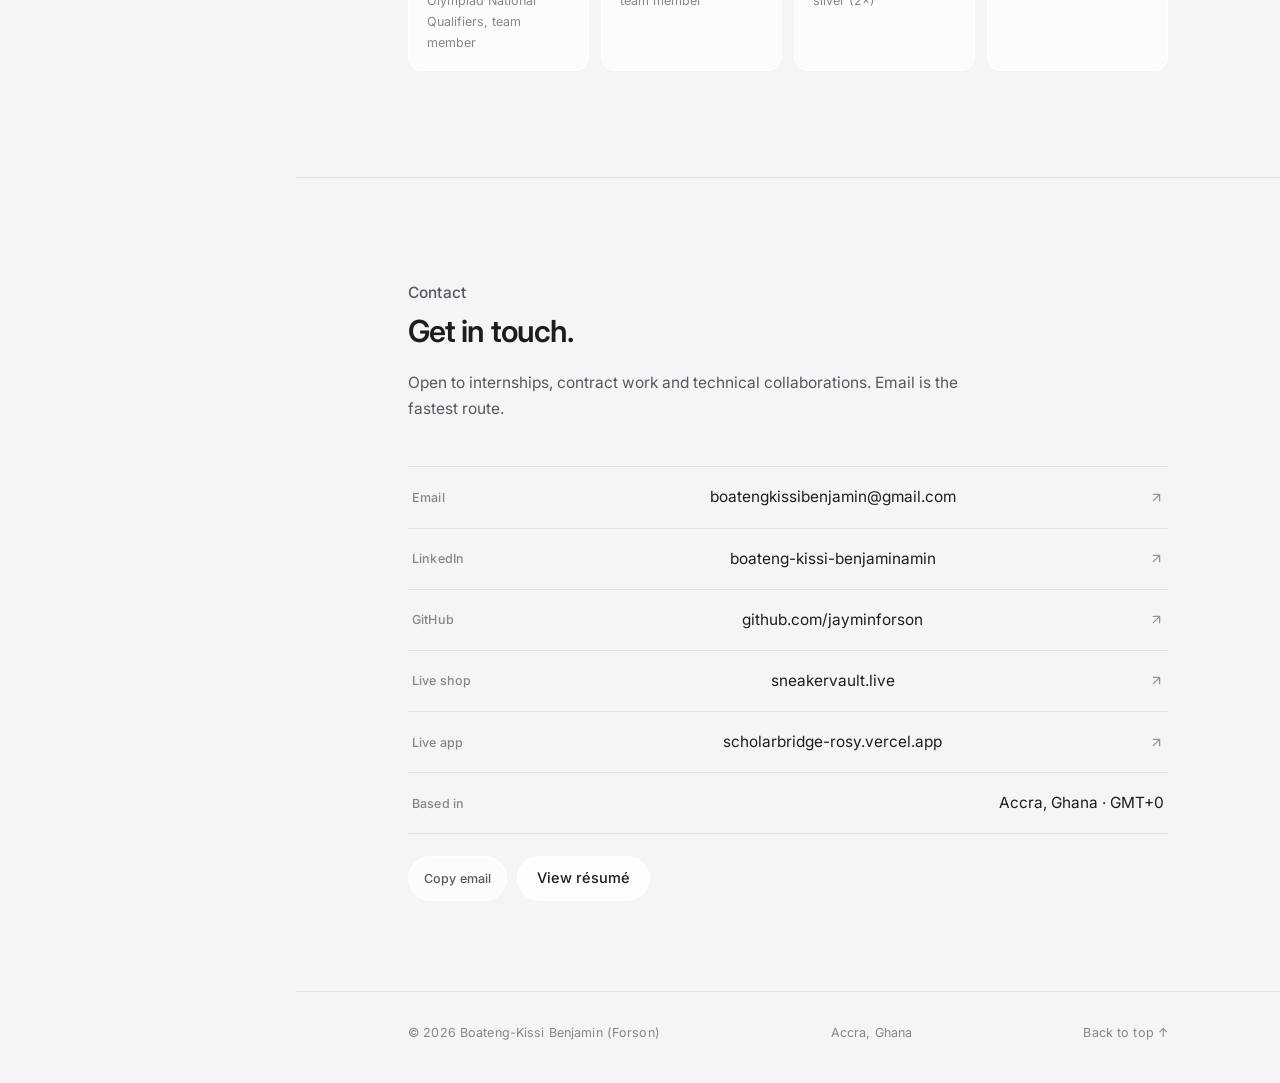
==== commit cf7becb7: "Add Lazy as project 08 with a full case study New projects/lazy.html on the shared case-study shell " ====
--- a/index.html
+++ b/index.html
@@ -329,7 +329,7 @@
       <div class="section-head reveal">
         <p class="sec-label"><b>04</b> Projects</p>
         <h2>Selected work.</h2>
-        <p>Seven builds across software, AI, embedded hardware, community platforms and entrepreneurship. Each links to a full case study: problem, approach, trade-offs and what it changed.</p>
+        <p>Eight builds across software, AI, embedded hardware, community platforms and entrepreneurship. Each links to a full case study: problem, approach, trade-offs and what it changed.</p>
       </div>
 
       <div class="projects reveal">
@@ -359,7 +359,7 @@
         <article class="proj">
           <div class="proj-idx">03</div>
           <div>
-            <span class="status status--planned">In design</span>
+            <span class="status">Live</span>
             <h3><a href="projects/gramic-platform.html">GRAMIC Platform</a></h3>
             <p>A management platform for the non-profit I lead technology for, pulling outreaches, volunteers, programmes and reporting into one place instead of six spreadsheets.</p>
             <div class="tags"><span class="tag tag--accent">Community</span><span class="tag">Next.js</span><span class="tag">PRD</span></div>
@@ -407,6 +407,17 @@
             <h3><a href="projects/used-car-price.html">Used-Car Price Prediction</a></h3>
             <p>A regression study in Python: cleaning messy vehicle listings, engineering features, training a model and judging whether its predictions are worth trusting.</p>
             <div class="tags"><span class="tag tag--accent">AI &amp; ML</span><span class="tag">Python</span><span class="tag">scikit-learn</span></div>
+          </div>
+          <span class="proj-ext" aria-hidden="true"><svg viewBox="0 0 24 24" fill="none" stroke="currentColor" stroke-width="2" stroke-linecap="round" stroke-linejoin="round"><path d="M7 17 17 7M7 7h10v10"/></svg></span>
+        </article>
+
+        <article class="proj">
+          <div class="proj-idx">08</div>
+          <div>
+            <span class="status">Open source</span>
+            <h3><a href="projects/lazy.html">Lazy</a></h3>
+            <p>A free, open-source AI companion for macOS: voice chat from a hotkey, screen awareness, agent runs that drive apps behind confirmation gates, mail triage and a desktop sticky board.</p>
+            <div class="tags"><span class="tag tag--accent">Software</span><span class="tag">Swift</span><span class="tag">macOS</span><span class="tag">AI</span></div>
           </div>
           <span class="proj-ext" aria-hidden="true"><svg viewBox="0 0 24 24" fill="none" stroke="currentColor" stroke-width="2" stroke-linecap="round" stroke-linejoin="round"><path d="M7 17 17 7M7 7h10v10"/></svg></span>
         </article>
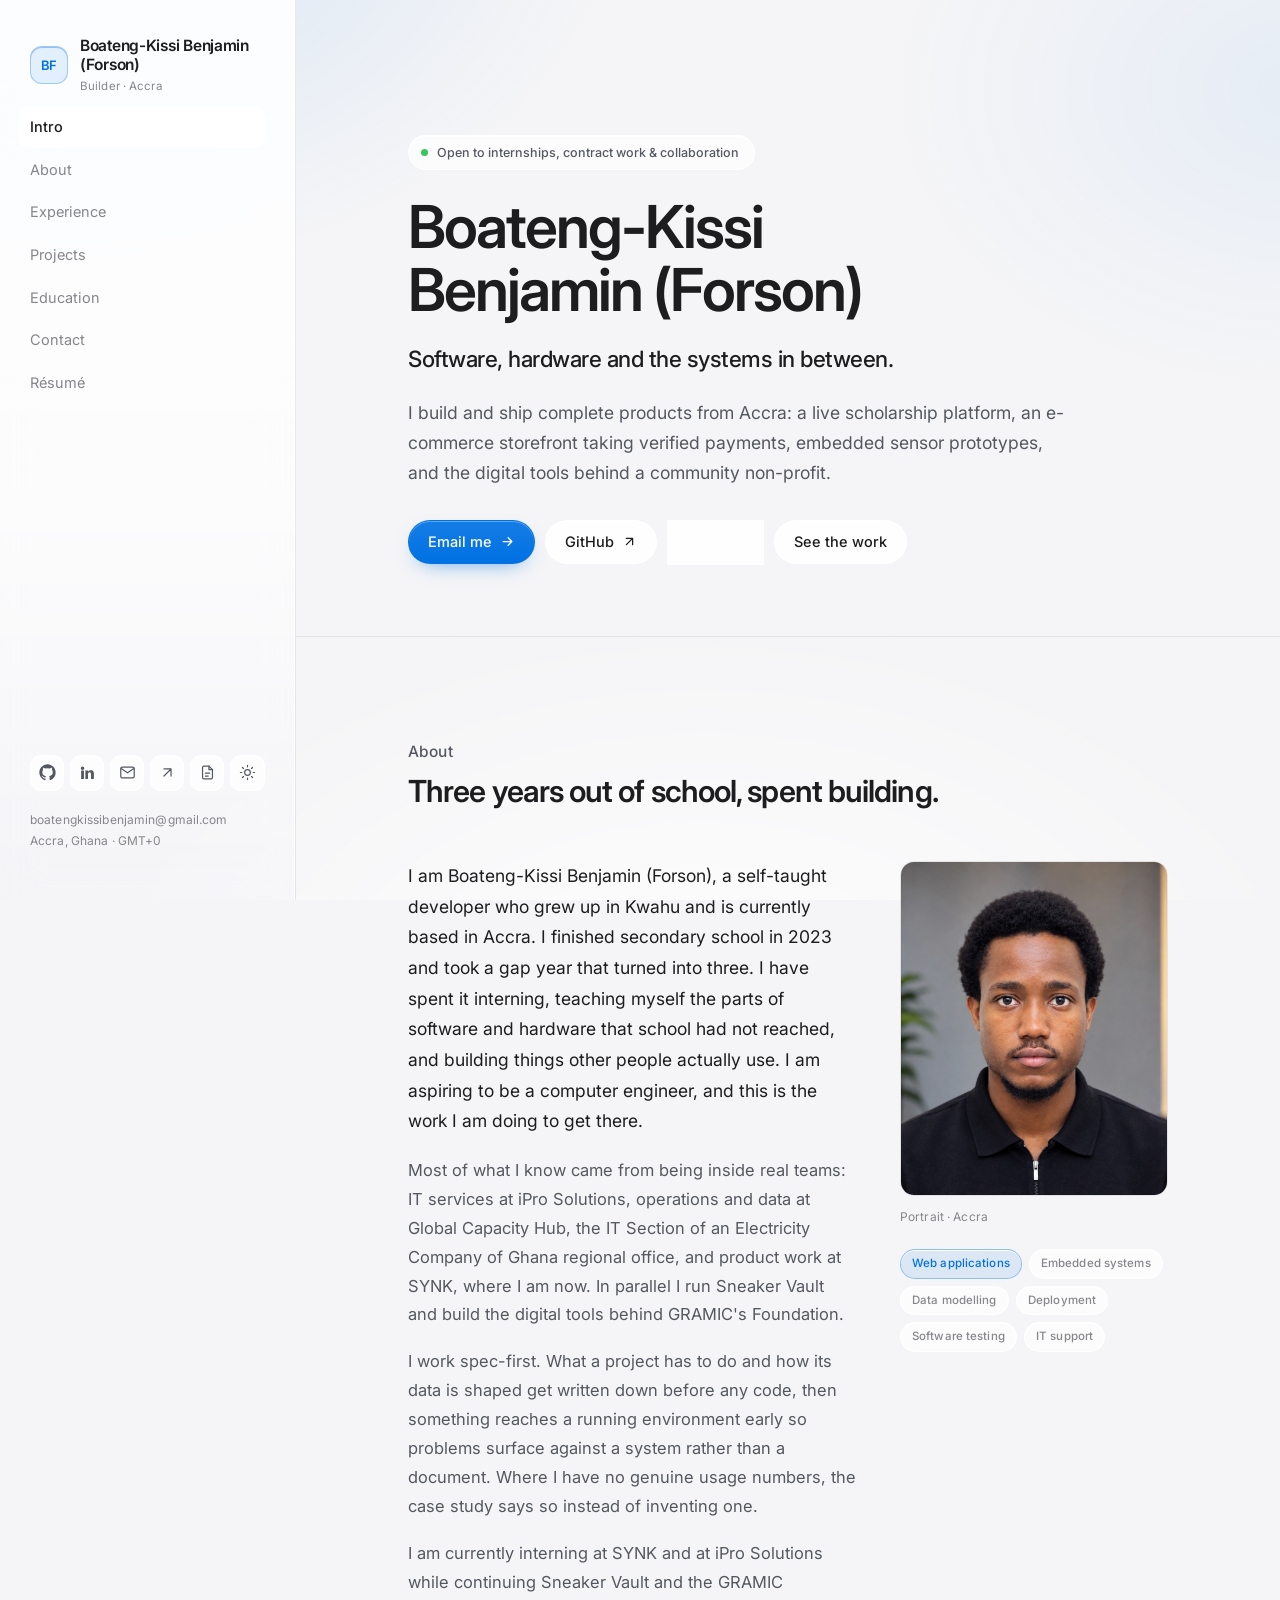
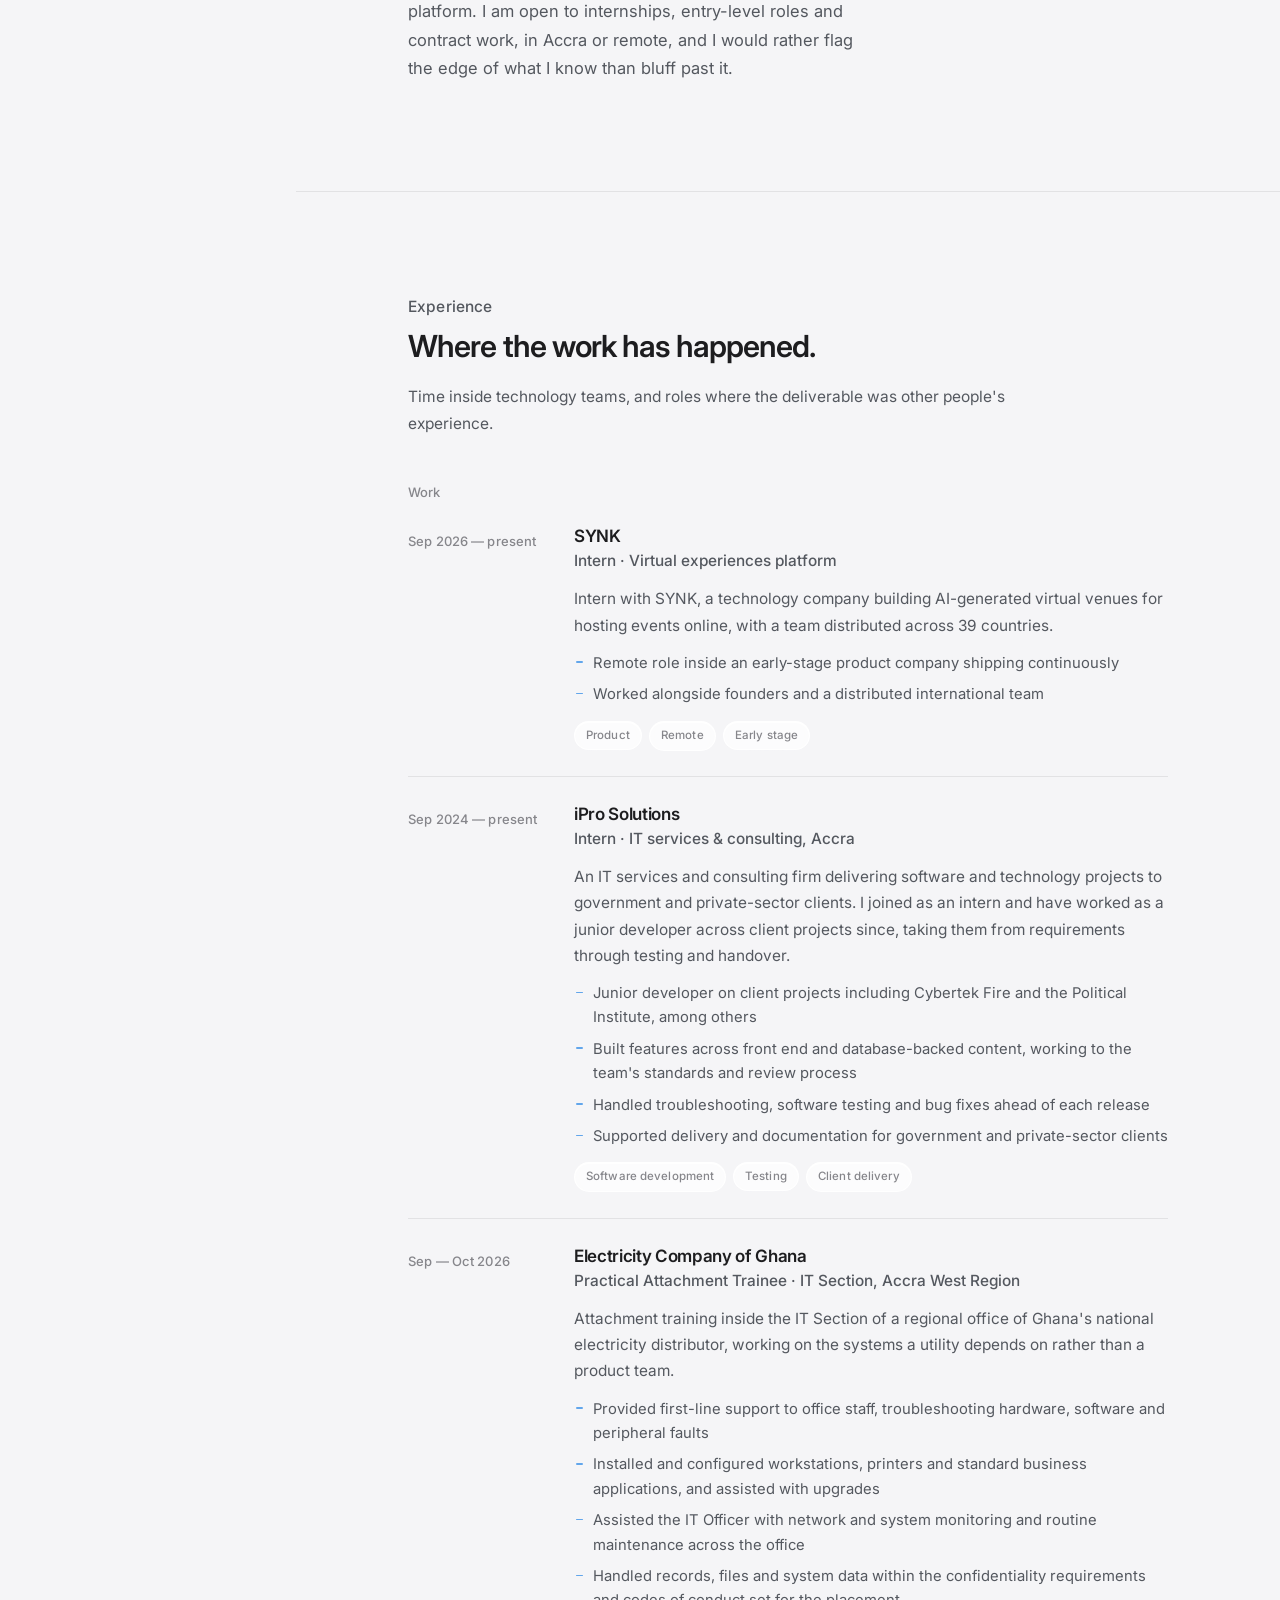
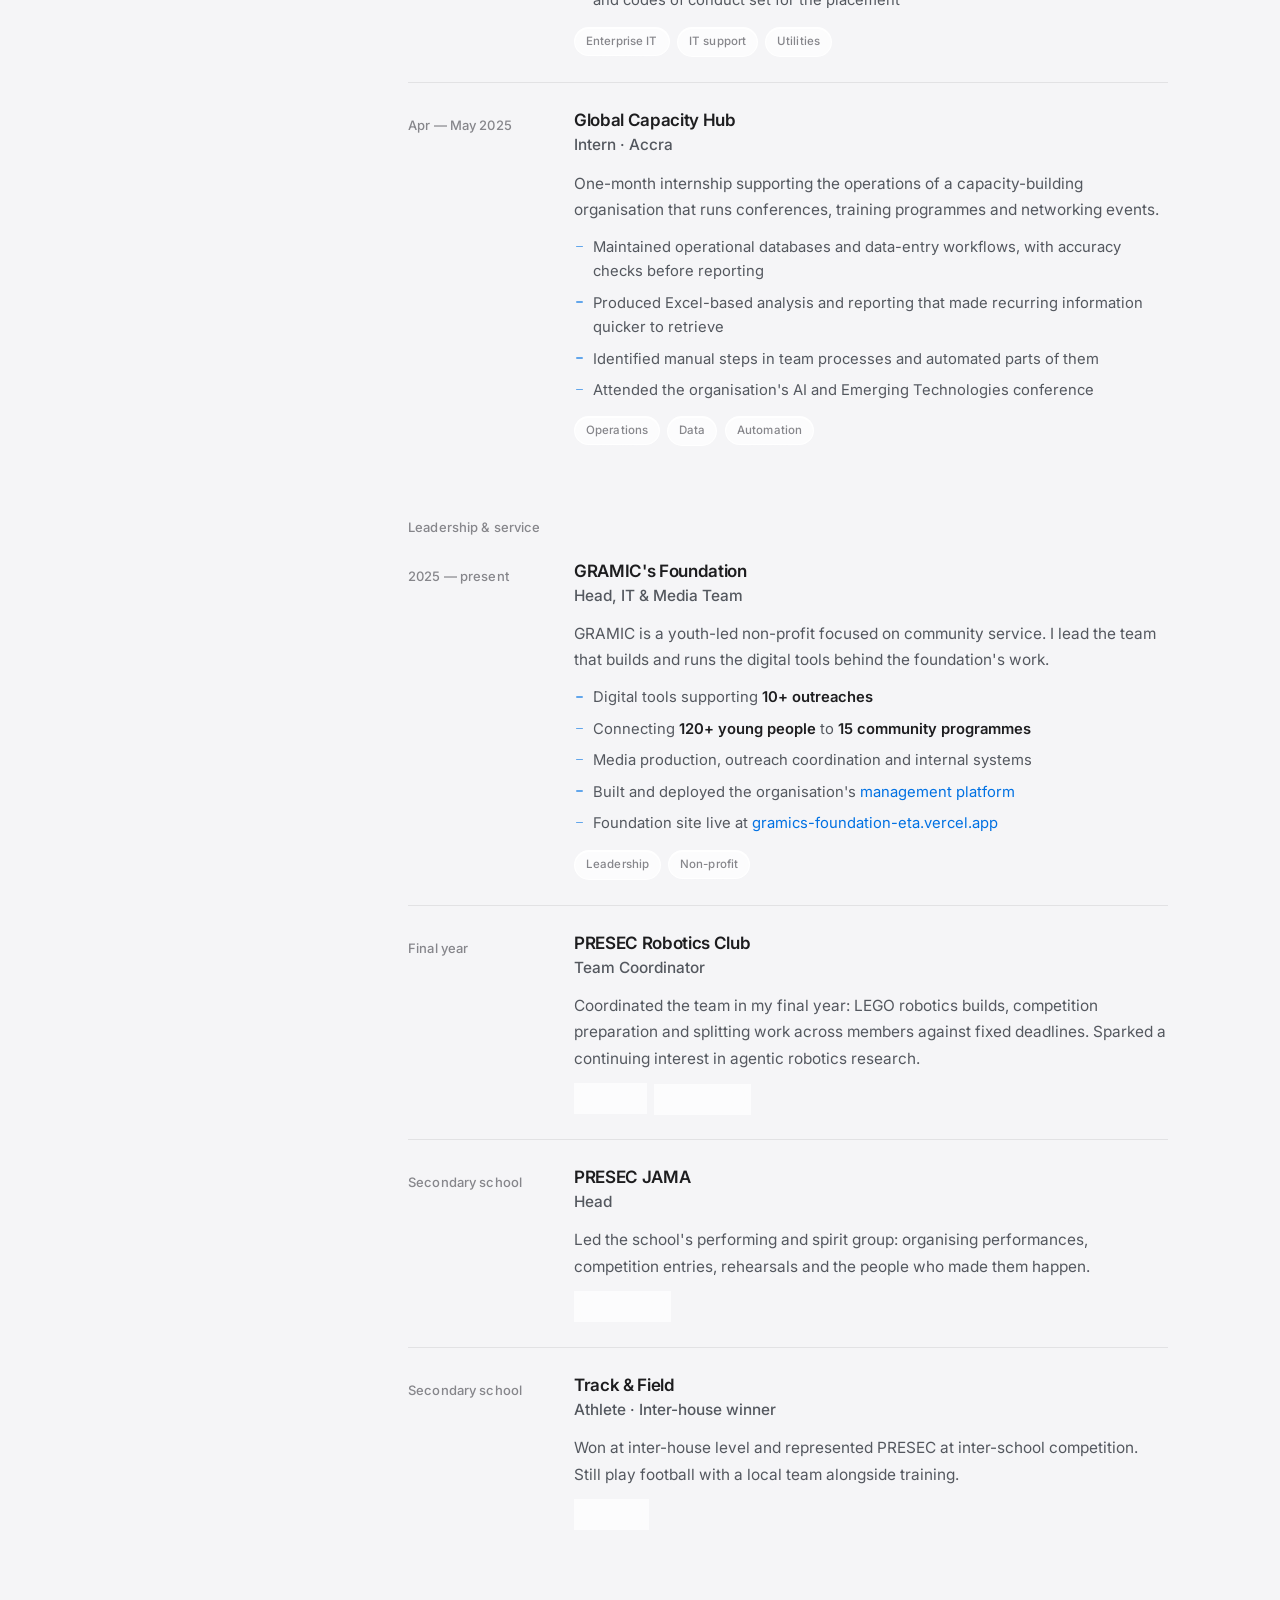
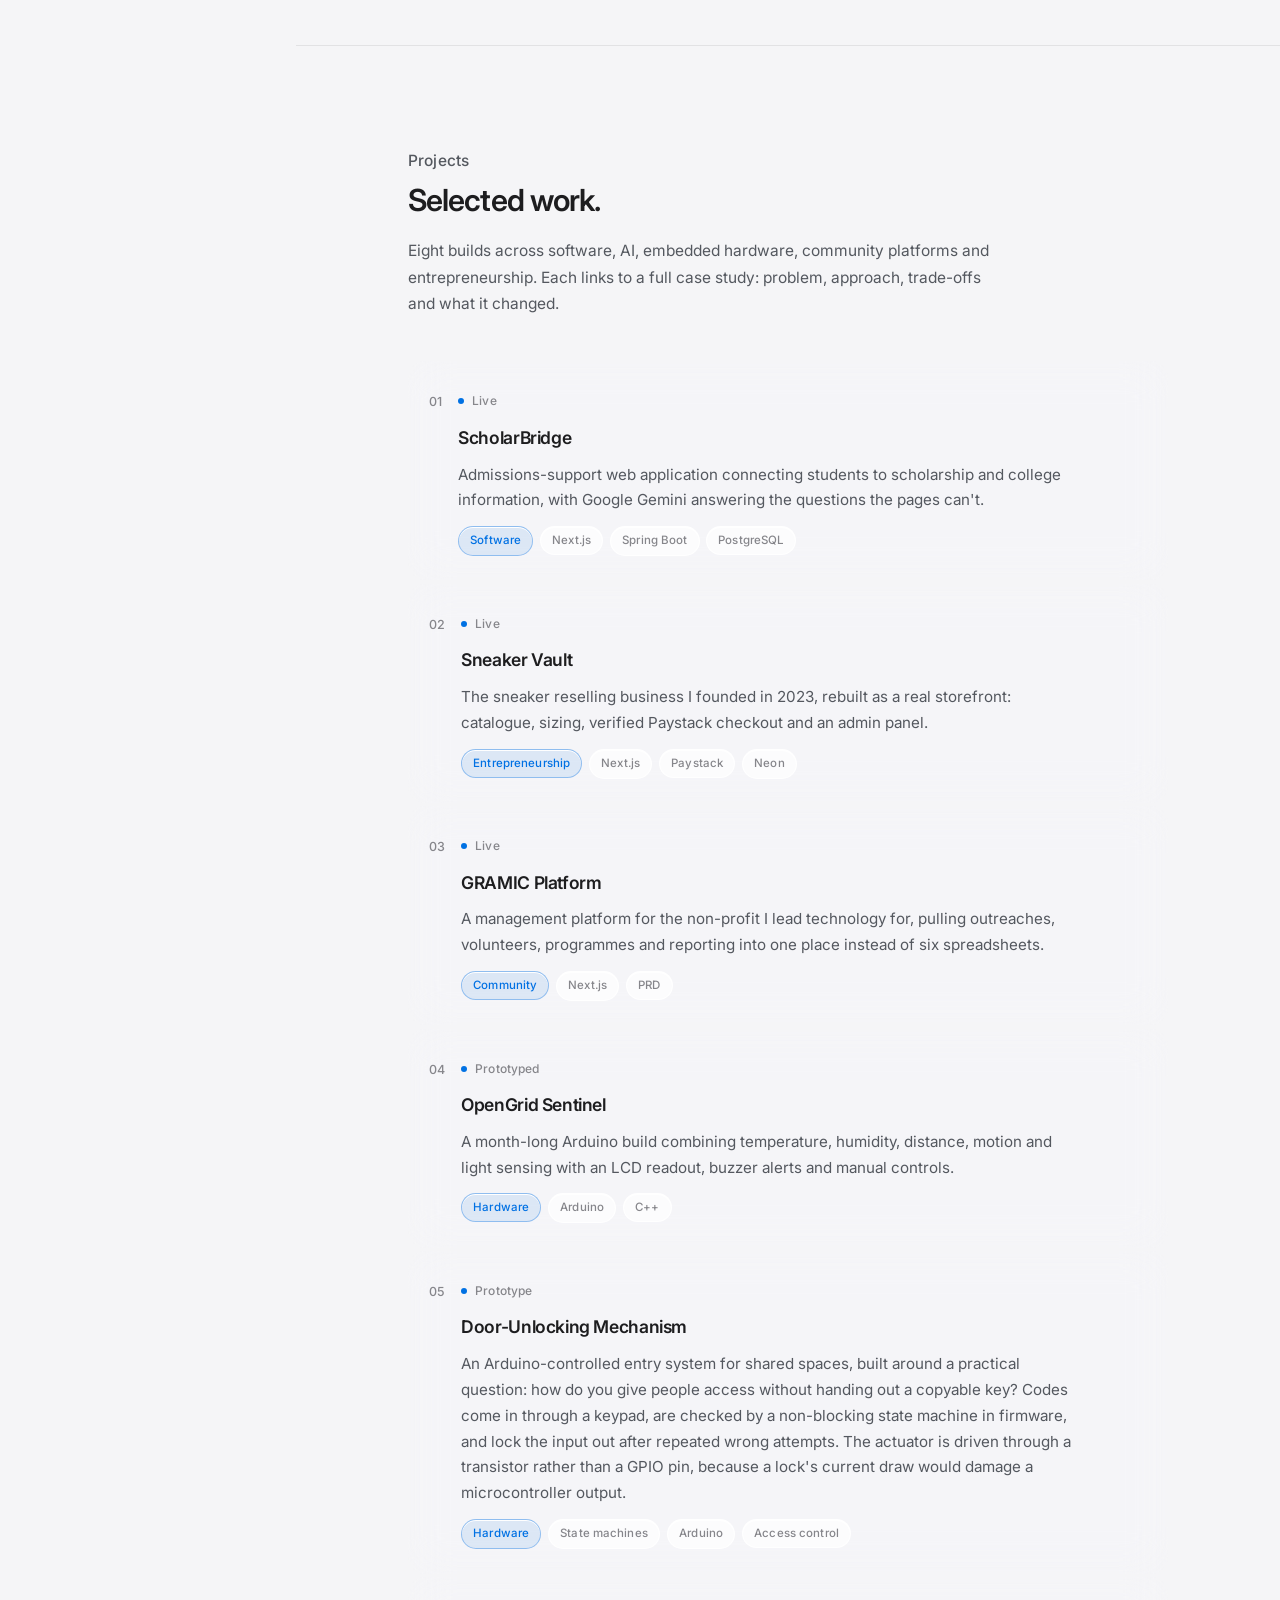
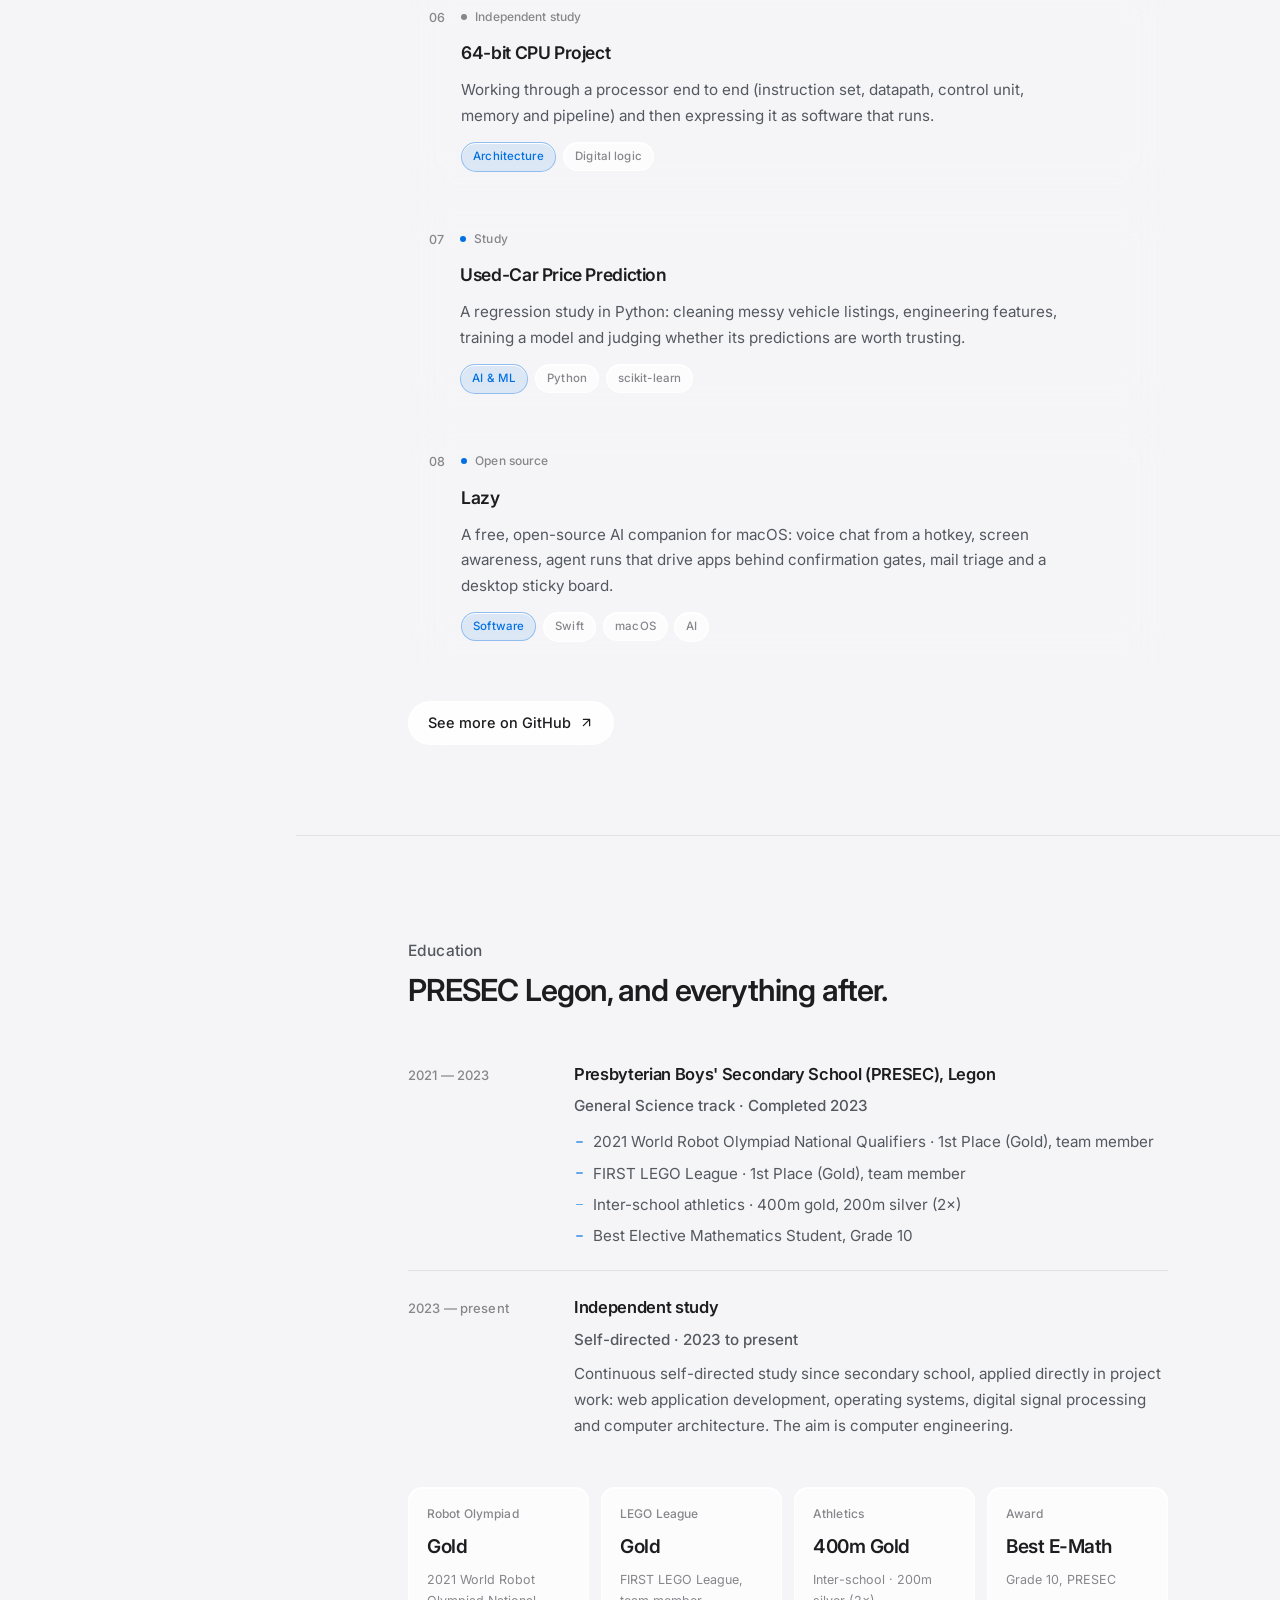
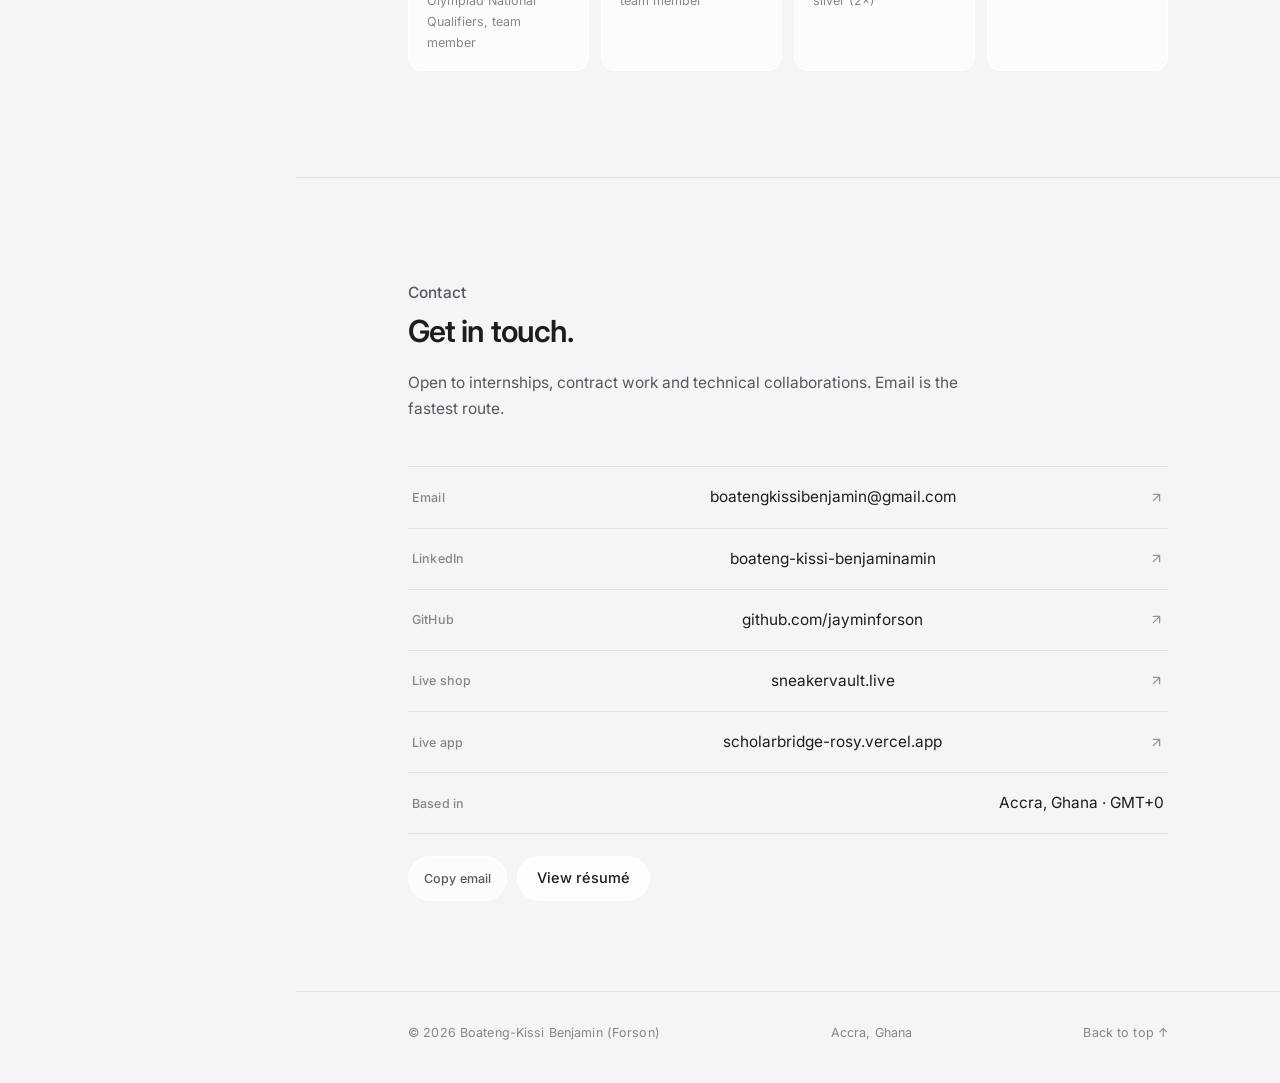
==== commit 1f49442f: "Add a Résumé entry to the sidebar menu on every page Appends 07 Résumé to the numbered nav in both t" ====
--- a/index.html
+++ b/index.html
@@ -61,6 +61,7 @@
     <a href="#projects"><i>04</i> Projects</a>
     <a href="#education"><i>05</i> Education</a>
     <a href="#contact"><i>06</i> Contact</a>
+    <a href="resume.html"><i>07</i> Résumé</a>
   </div>
 </nav>
 
@@ -78,6 +79,7 @@
       <a href="#projects"><i>04</i> Projects</a>
       <a href="#education"><i>05</i> Education</a>
       <a href="#contact"><i>06</i> Contact</a>
+      <a href="resume.html"><i>07</i> Résumé</a>
     </nav>
   </div>
 
--- a/assets/css/styles.css
+++ b/assets/css/styles.css
@@ -561,3 +561,39 @@
 .hero + .section{border-top:1px solid var(--line-2)}
 .cs-top + .section{border-top:0}
 .section-head h1{font-size:clamp(1.5rem,2.6vw,1.9rem);letter-spacing:-.03em}
+
+/* ---------- resume: keep the downloaded PDF to two pages ---------- */
+@page{size:A4;margin:10mm}
+@media print{
+  /* a reveal target that was never observed must still print */
+  .reveal{opacity:1!important;transform:none!important}
+
+  .res-name{font-size:19.5px;line-height:1.15;letter-spacing:-.02em}
+  .res-name span{font-size:10.2px;line-height:1.45;margin-top:4px}
+  .res-sub{font-size:12.5px;line-height:1.5;margin:6px 0 8px}
+  .contact-line{gap:4px 14px;font-size:10.4px;line-height:1.45;padding-bottom:11px}
+
+  /* let long sections break between items instead of jumping a whole page */
+  .res-block{padding:0 0 10px;page-break-inside:auto;break-inside:auto}
+  .res-block > h2{font-size:11.2px;line-height:1.45;margin-bottom:5px;padding-bottom:3px}
+
+  /* title, role and date share one line */
+  .res-top{flex-wrap:nowrap;gap:0 14px}
+  .res-top > div{display:flex;flex-wrap:wrap;align-items:baseline;gap:0 8px;min-width:0}
+  .res-top h3{font-size:12.8px;line-height:1.3}
+  .res-sub2{font-size:10.2px;line-height:1.4;margin-top:0}
+  .res-date{font-size:10.2px;line-height:1.4}
+
+  .res-item{margin-bottom:6px;page-break-inside:avoid;break-inside:avoid}
+  .res-item p{font-size:11.8px!important;line-height:1.39;margin-top:5px!important;
+    max-width:none!important;orphans:2;widows:2}
+  .res-block > p{font-size:11.8px!important;line-height:1.39;margin:0!important;
+    max-width:none!important;orphans:2;widows:2}
+  .res-item ul{gap:2px;margin-top:4px}
+  .res-item ul li{font-size:11.6px;line-height:1.36;padding-left:14px;orphans:2;widows:2}
+  .res-item ul li::before{width:6px;top:.66em}
+
+  .res-cols{gap:22px}
+  .res-cols p{font-size:11.6px!important;line-height:1.39;margin-top:6px!important}
+  .res-cols p:first-child{margin-top:0!important}
+}
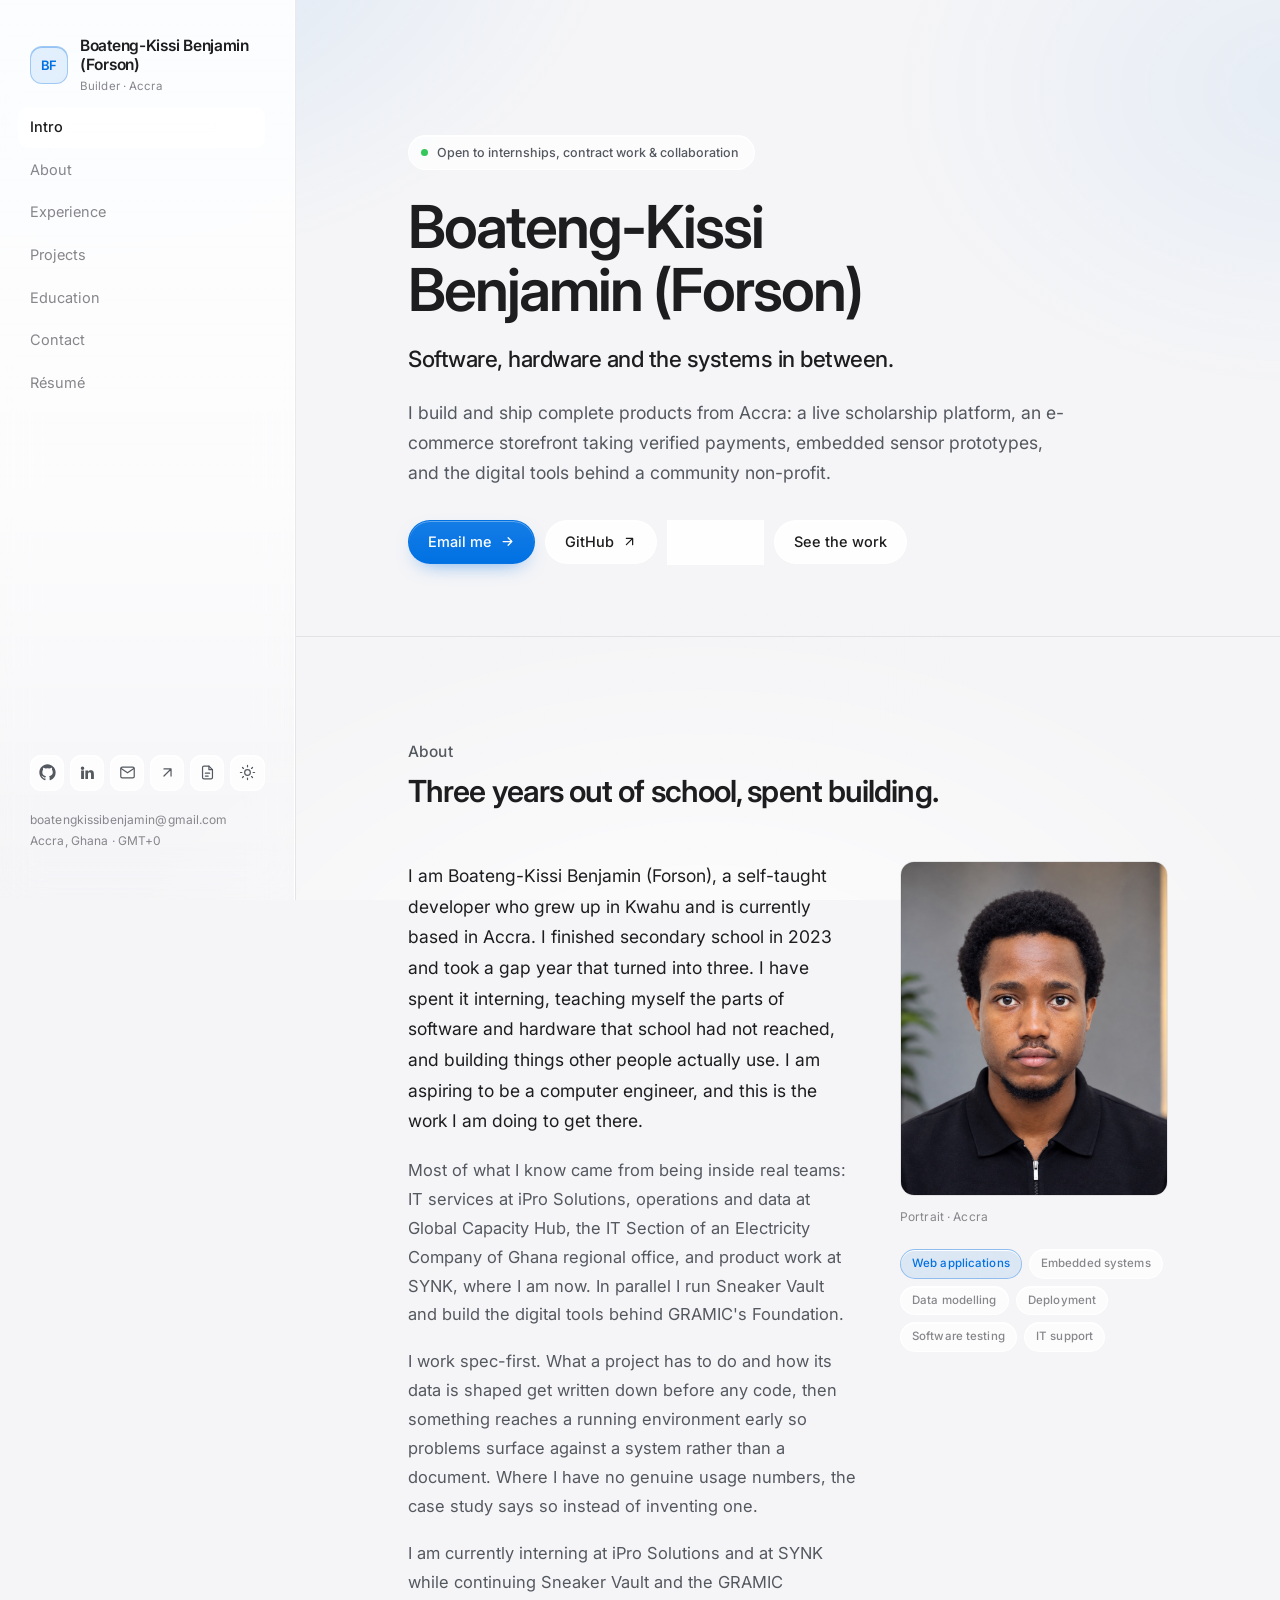
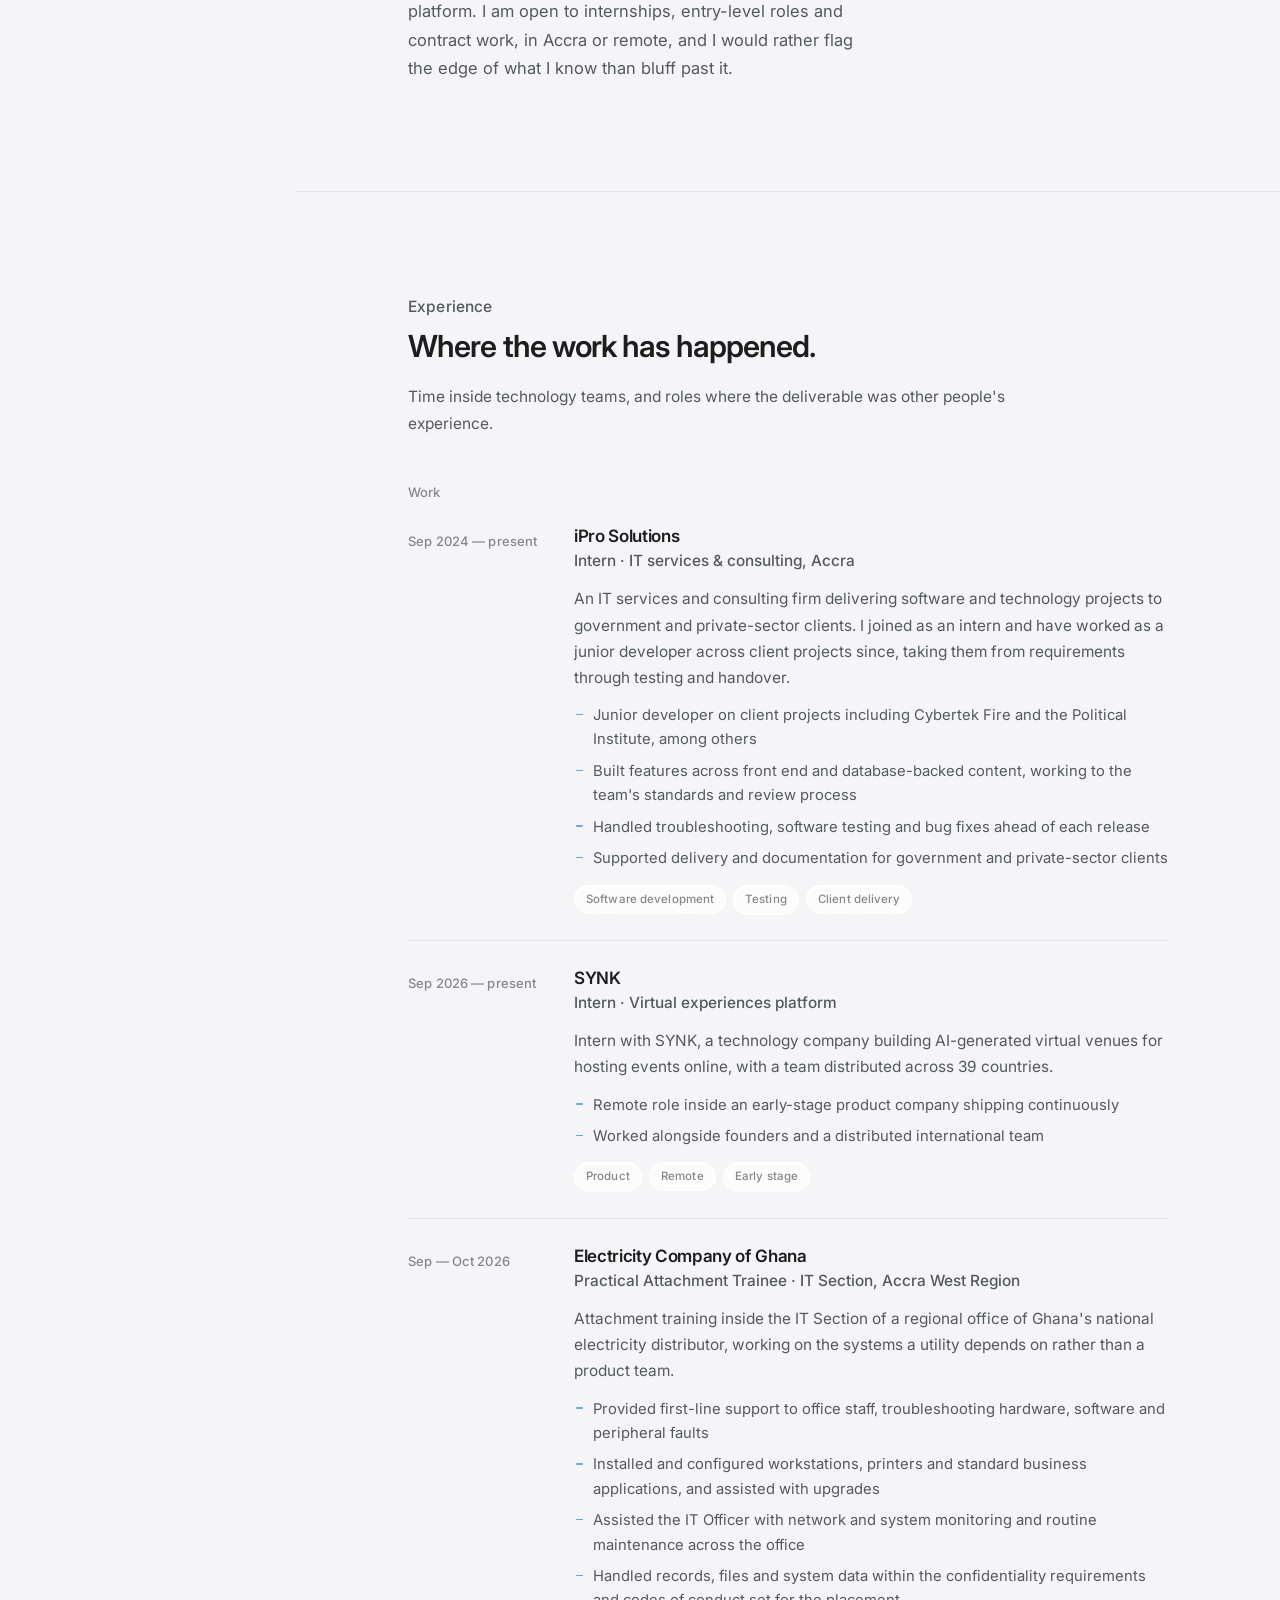
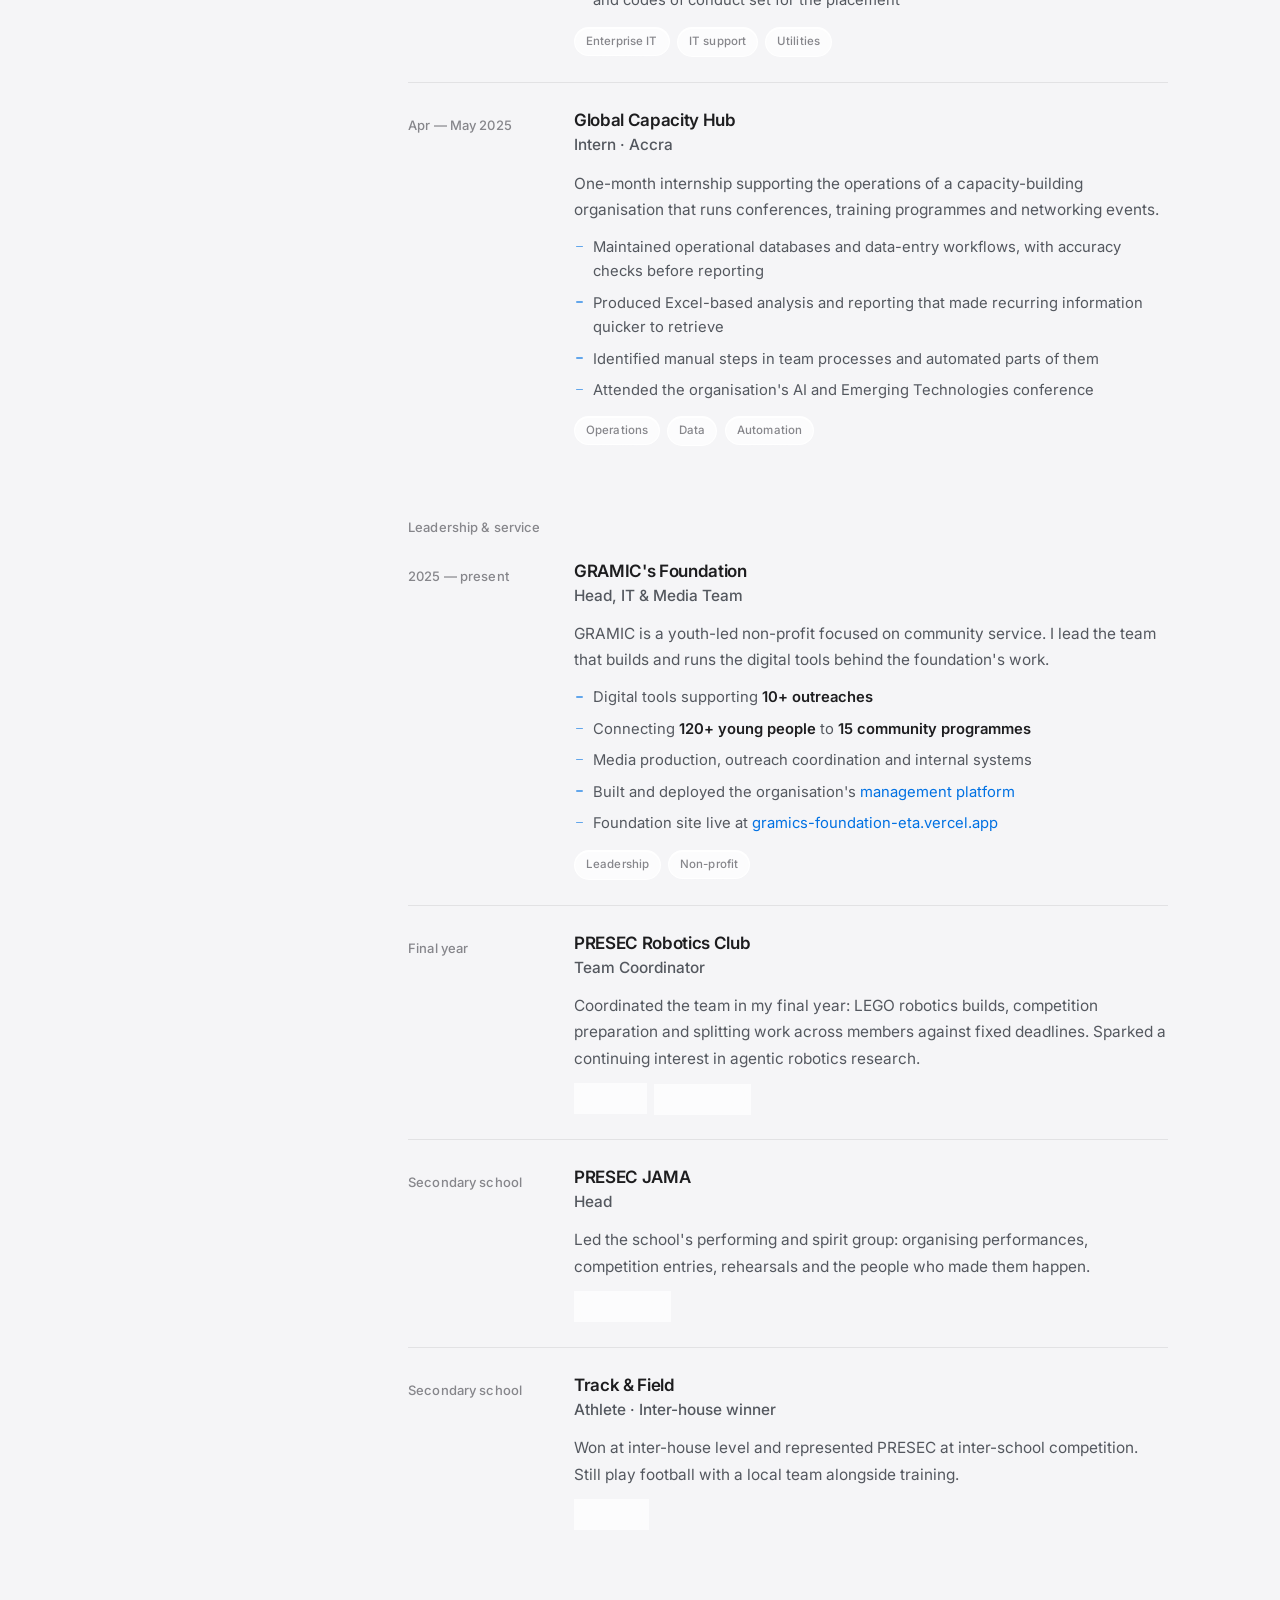
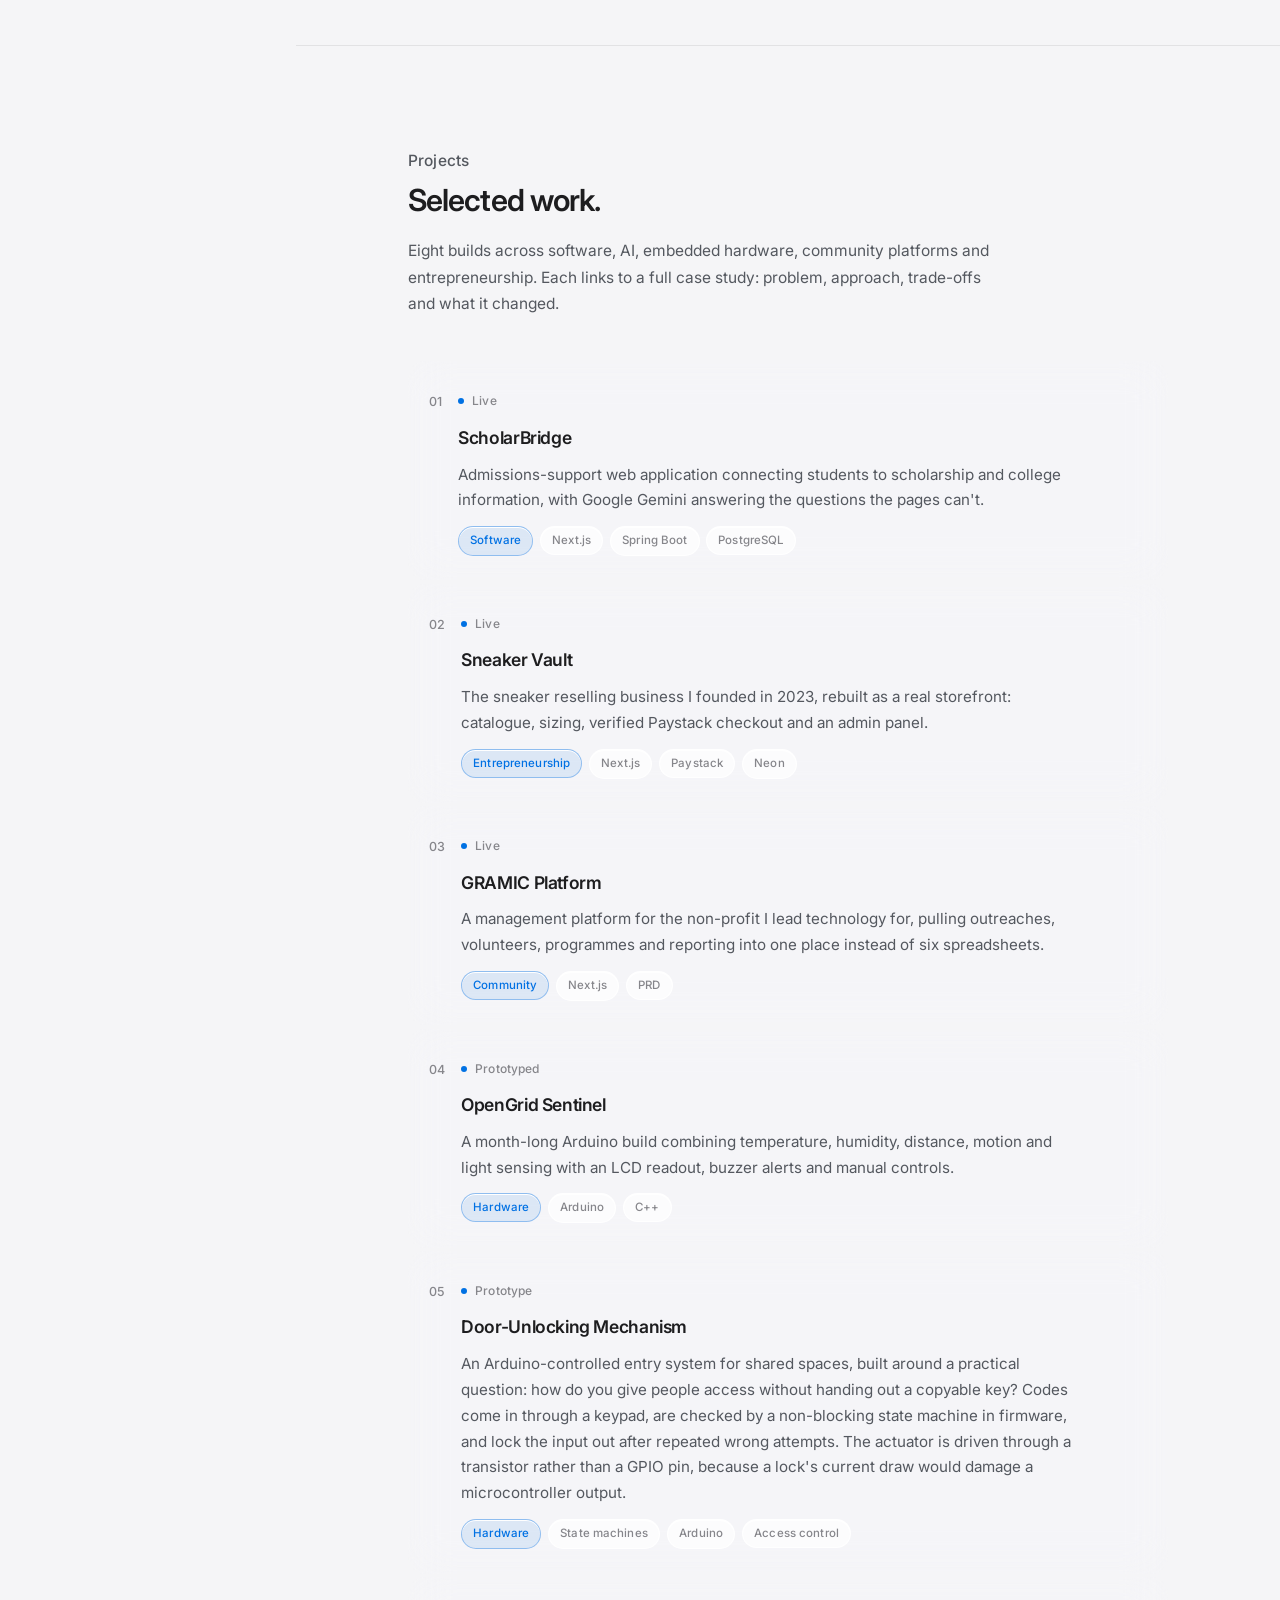
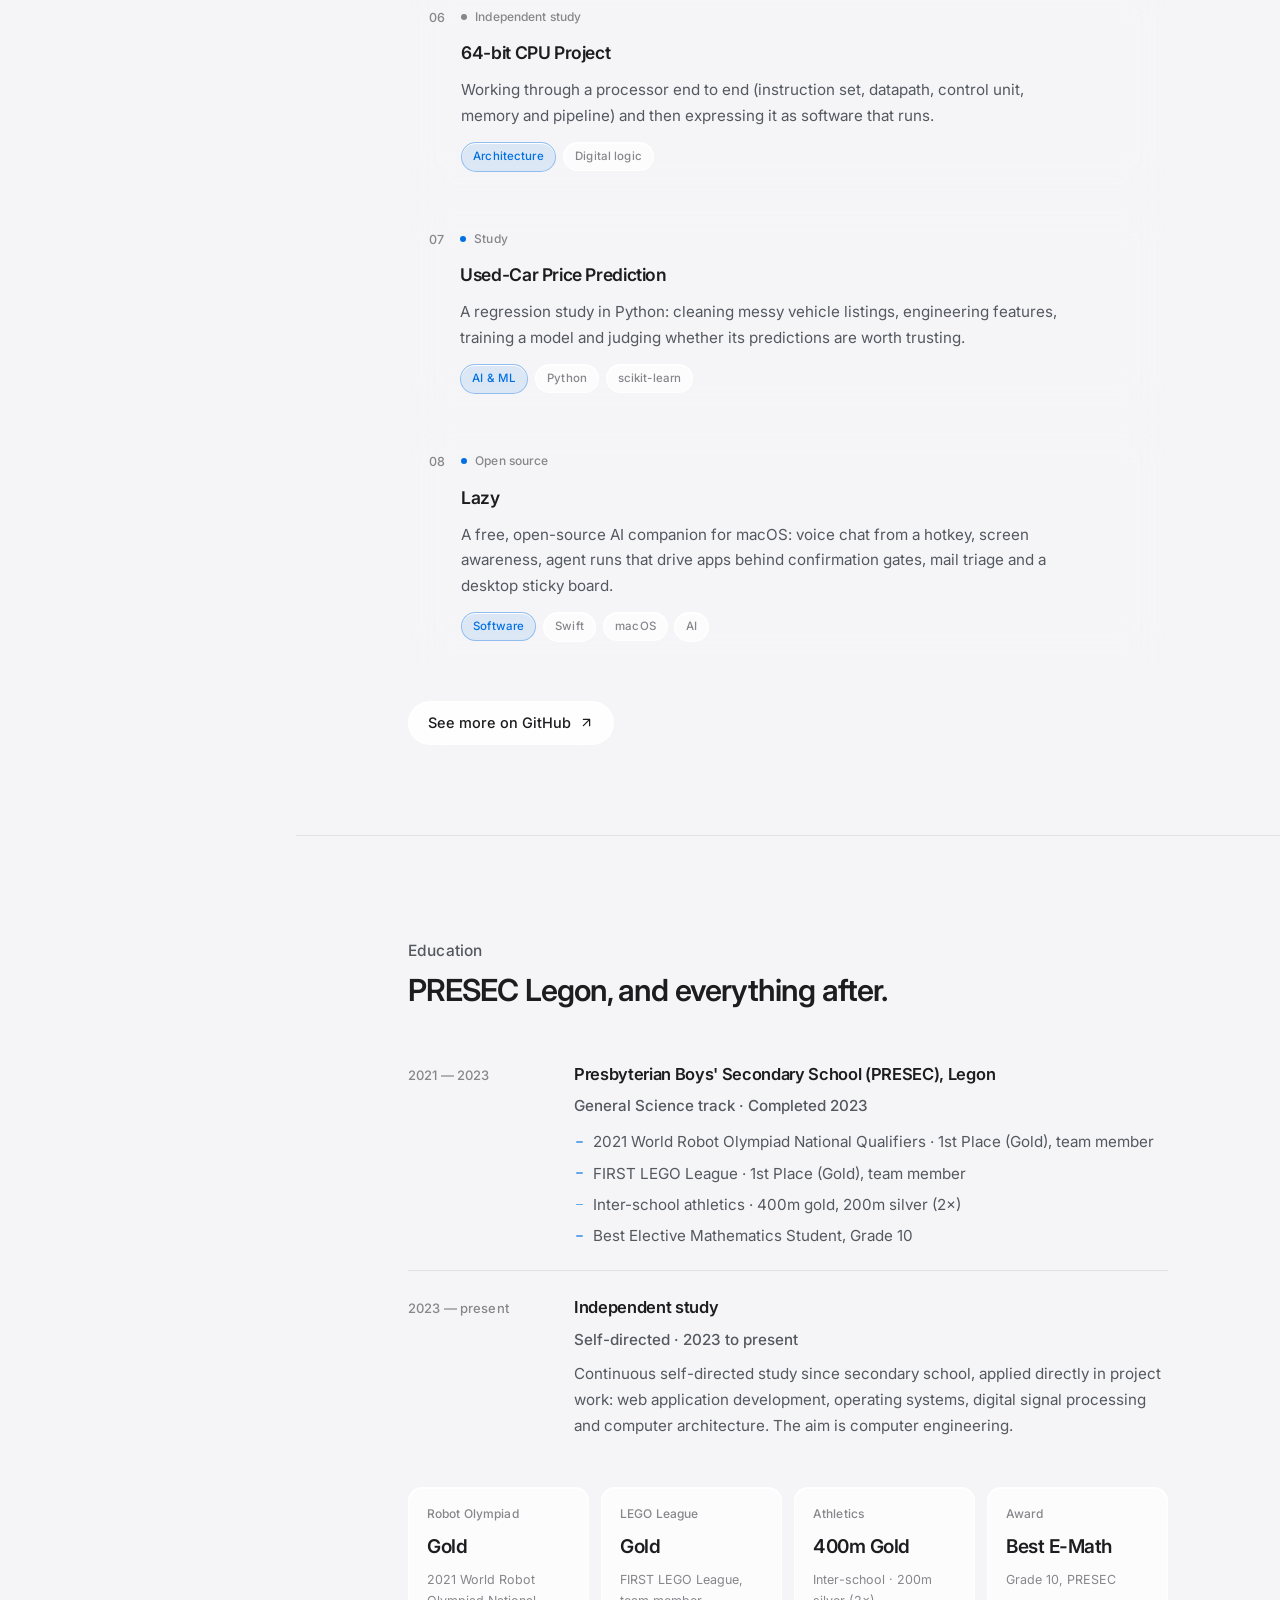
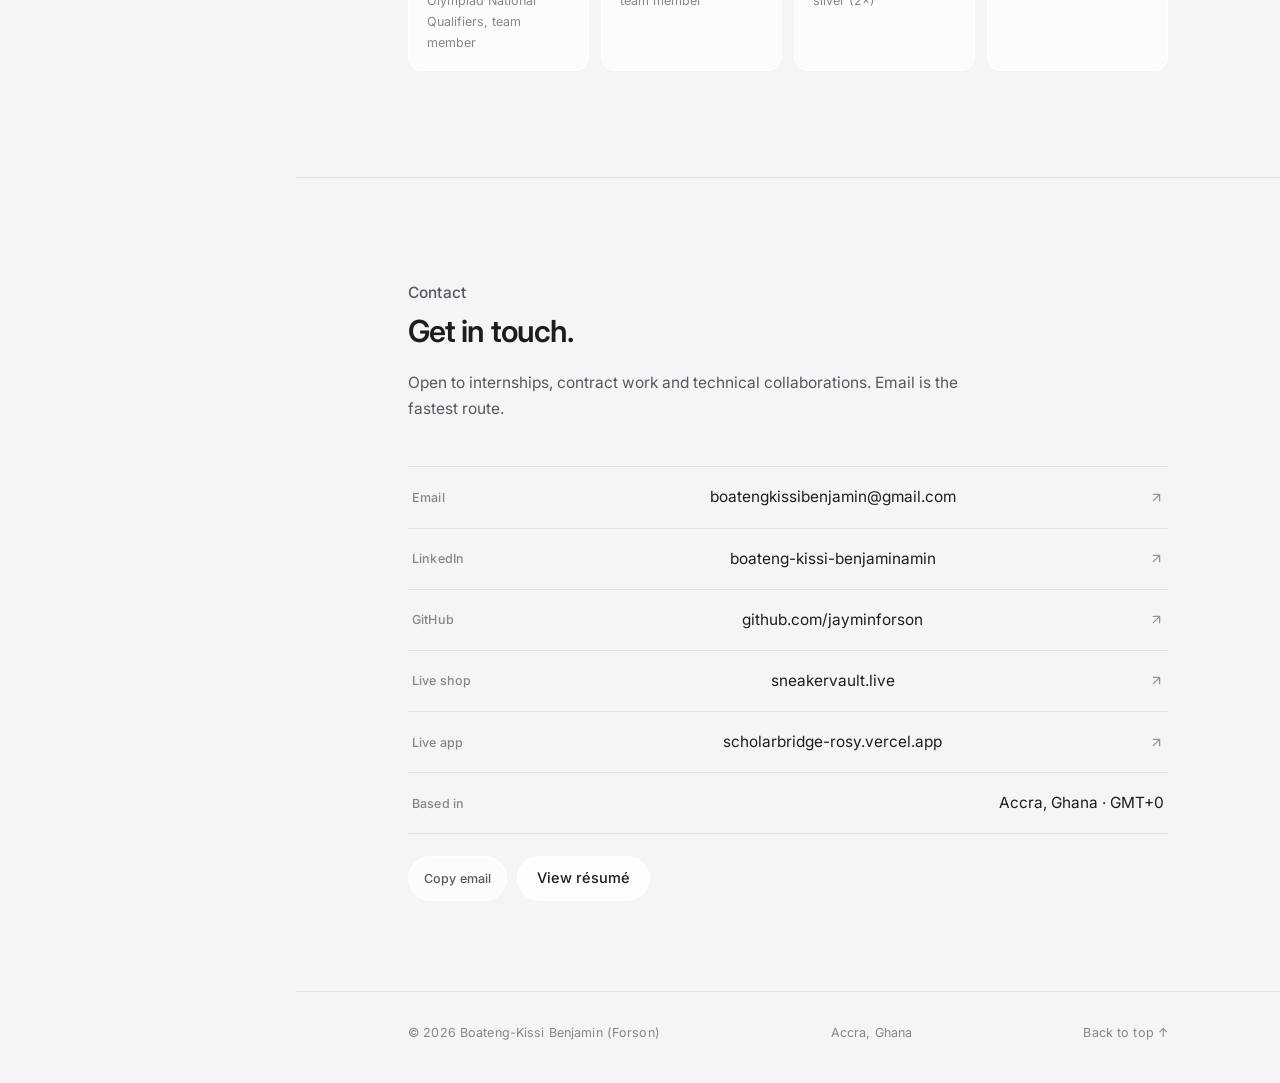
==== commit f4618790: "Lead with iPro and follow with SYNK in both experience lists Swaps the top two entries on the homepa" ====
--- a/index.html
+++ b/index.html
@@ -170,7 +170,7 @@
             no genuine usage numbers, the case study says so instead of inventing one.
           </p>
           <p>
-            I am currently interning at SYNK and at iPro Solutions while continuing Sneaker
+            I am currently interning at iPro Solutions and at SYNK while continuing Sneaker
             Vault and the GRAMIC platform. I am open to internships, entry-level roles and
             contract work, in Accra or remote, and I would rather flag the edge of what I
             know than bluff past it.
@@ -208,20 +208,6 @@
       <div class="jobs reveal">
 
         <article class="job">
-          <div class="job-when">Sep 2026 — present</div>
-          <div>
-            <h3>SYNK</h3>
-            <p class="job-role">Intern &middot; Virtual experiences platform</p>
-            <p>Intern with SYNK, a technology company building AI-generated virtual venues for hosting events online, with a team distributed across 39 countries.</p>
-            <ul>
-              <li>Remote role inside an early-stage product company shipping continuously</li>
-              <li>Worked alongside founders and a distributed international team</li>
-            </ul>
-            <div class="tags"><span class="tag">Product</span><span class="tag">Remote</span><span class="tag">Early stage</span></div>
-          </div>
-        </article>
-
-        <article class="job">
           <div class="job-when">Sep 2024 — present</div>
           <div>
             <h3>iPro Solutions</h3>
@@ -234,6 +220,20 @@
               <li>Supported delivery and documentation for government and private-sector clients</li>
             </ul>
             <div class="tags"><span class="tag">Software development</span><span class="tag">Testing</span><span class="tag">Client delivery</span></div>
+          </div>
+        </article>
+
+        <article class="job">
+          <div class="job-when">Sep 2026 — present</div>
+          <div>
+            <h3>SYNK</h3>
+            <p class="job-role">Intern &middot; Virtual experiences platform</p>
+            <p>Intern with SYNK, a technology company building AI-generated virtual venues for hosting events online, with a team distributed across 39 countries.</p>
+            <ul>
+              <li>Remote role inside an early-stage product company shipping continuously</li>
+              <li>Worked alongside founders and a distributed international team</li>
+            </ul>
+            <div class="tags"><span class="tag">Product</span><span class="tag">Remote</span><span class="tag">Early stage</span></div>
           </div>
         </article>
 
--- a/assets/css/styles.css
+++ b/assets/css/styles.css
@@ -516,10 +516,14 @@
 /* ---------- print ---------- */
 @media print{
   *{backdrop-filter:none!important;-webkit-backdrop-filter:none!important}
-  .sidebar,.topbar,#mobileNav,.site-footer,.no-print{display:none!important}
+  .sidebar,.topbar,#mobileNav,.site-footer,.skip-link,.no-print{display:none!important}
   .main{margin:0}
   body,body::before{background:#fff!important;color:#000}
   body::before{display:none}
+  /* the theme greys are tuned for a dark screen; on paper they wash out.
+     :root[data-theme] outranks both :root and [data-theme="light"]. */
+  :root,:root[data-theme]{--text:#000;--text-2:#333333;--text-3:#4a4a4a;
+    --line:rgba(0,0,0,.2);--line-2:rgba(0,0,0,.12)}
   .wrap{max-width:none;padding:0}
   .resume-doc{background:#fff;border:0;box-shadow:none;padding:0;border-radius:0}
   .section{padding:0;border:0}
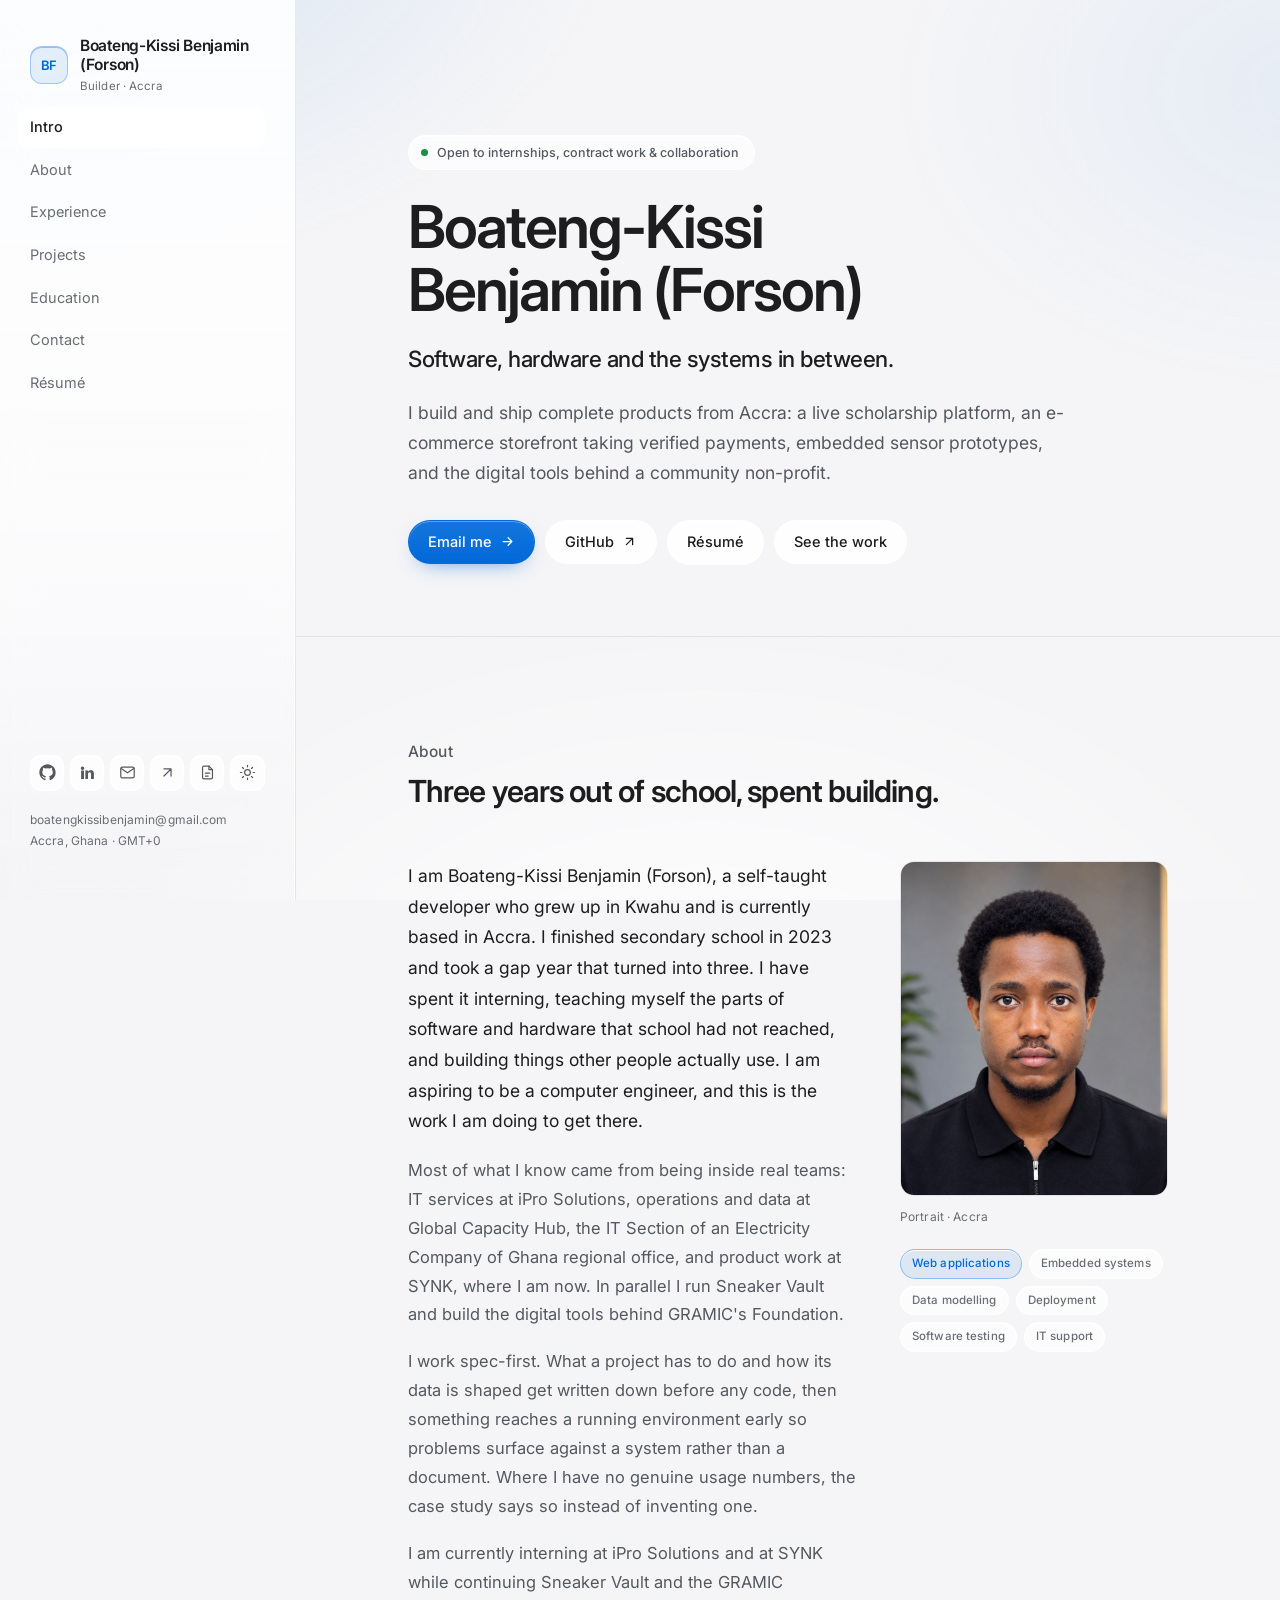
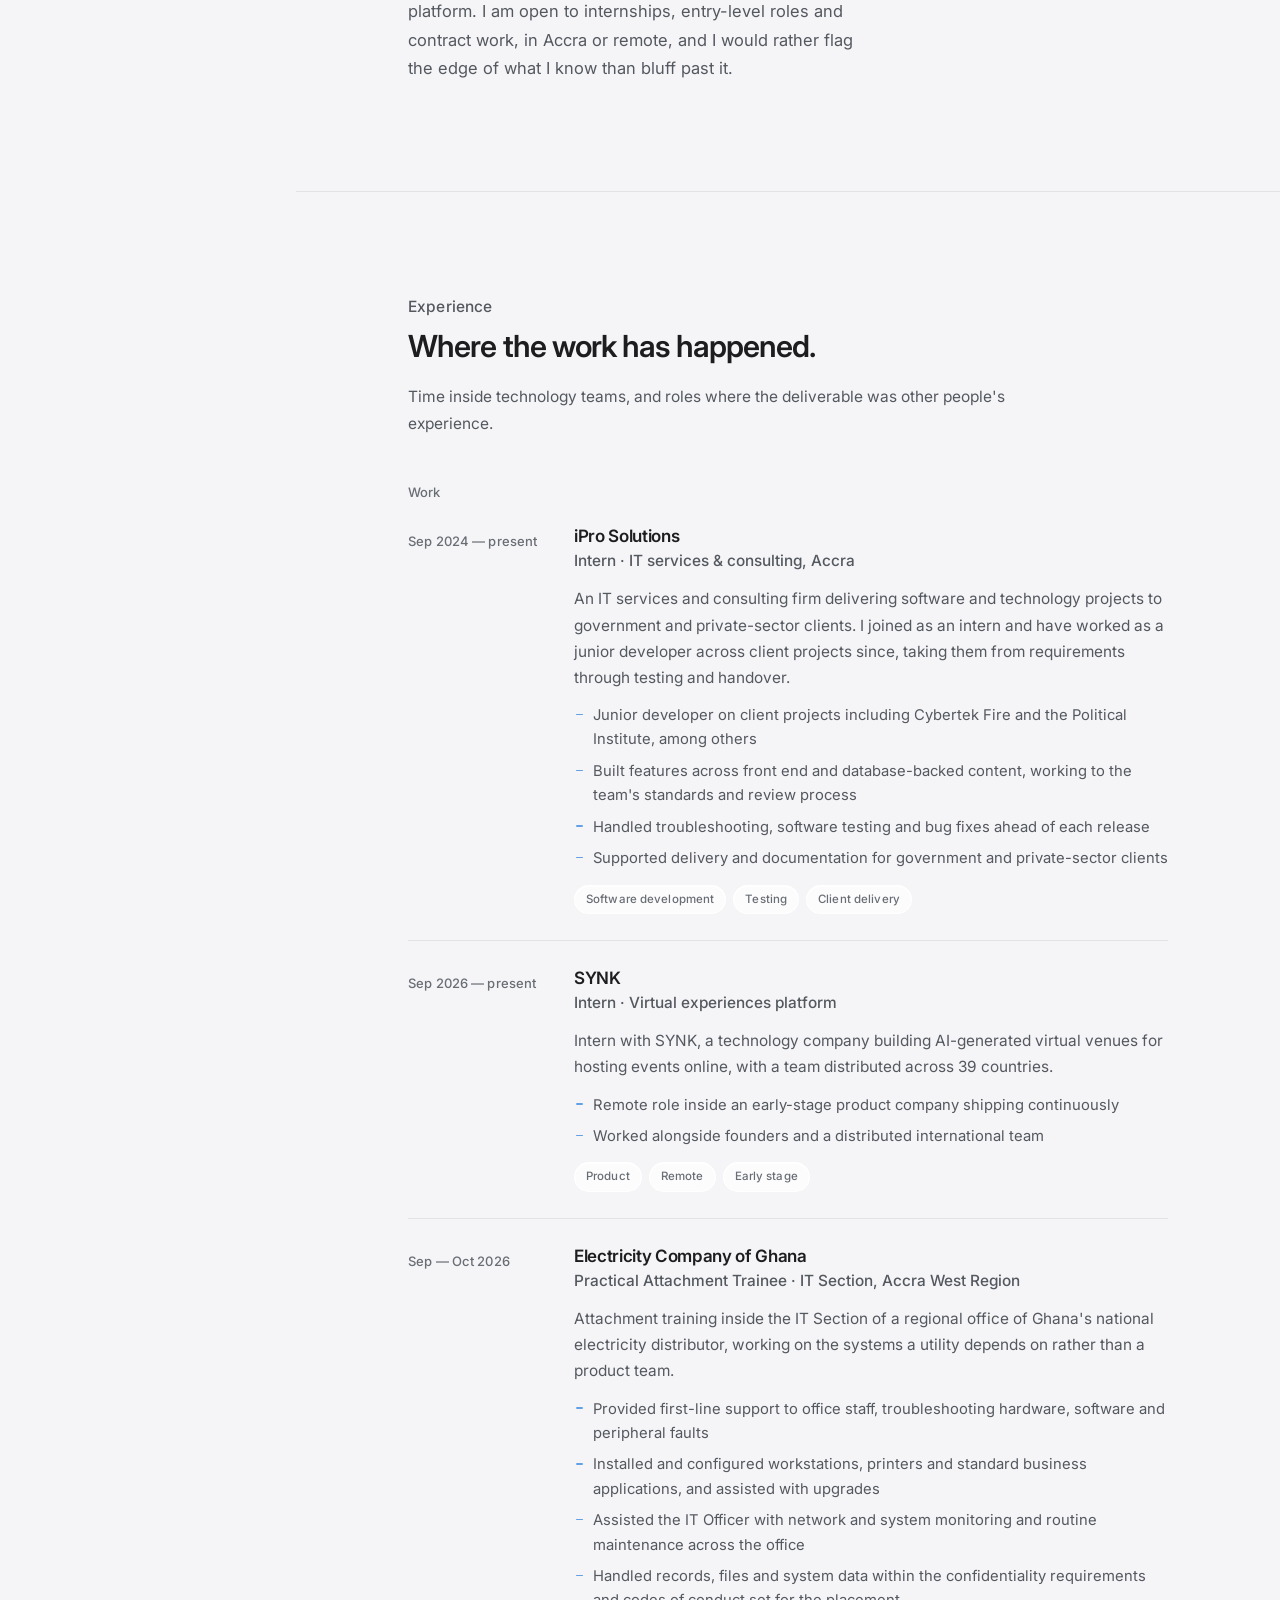
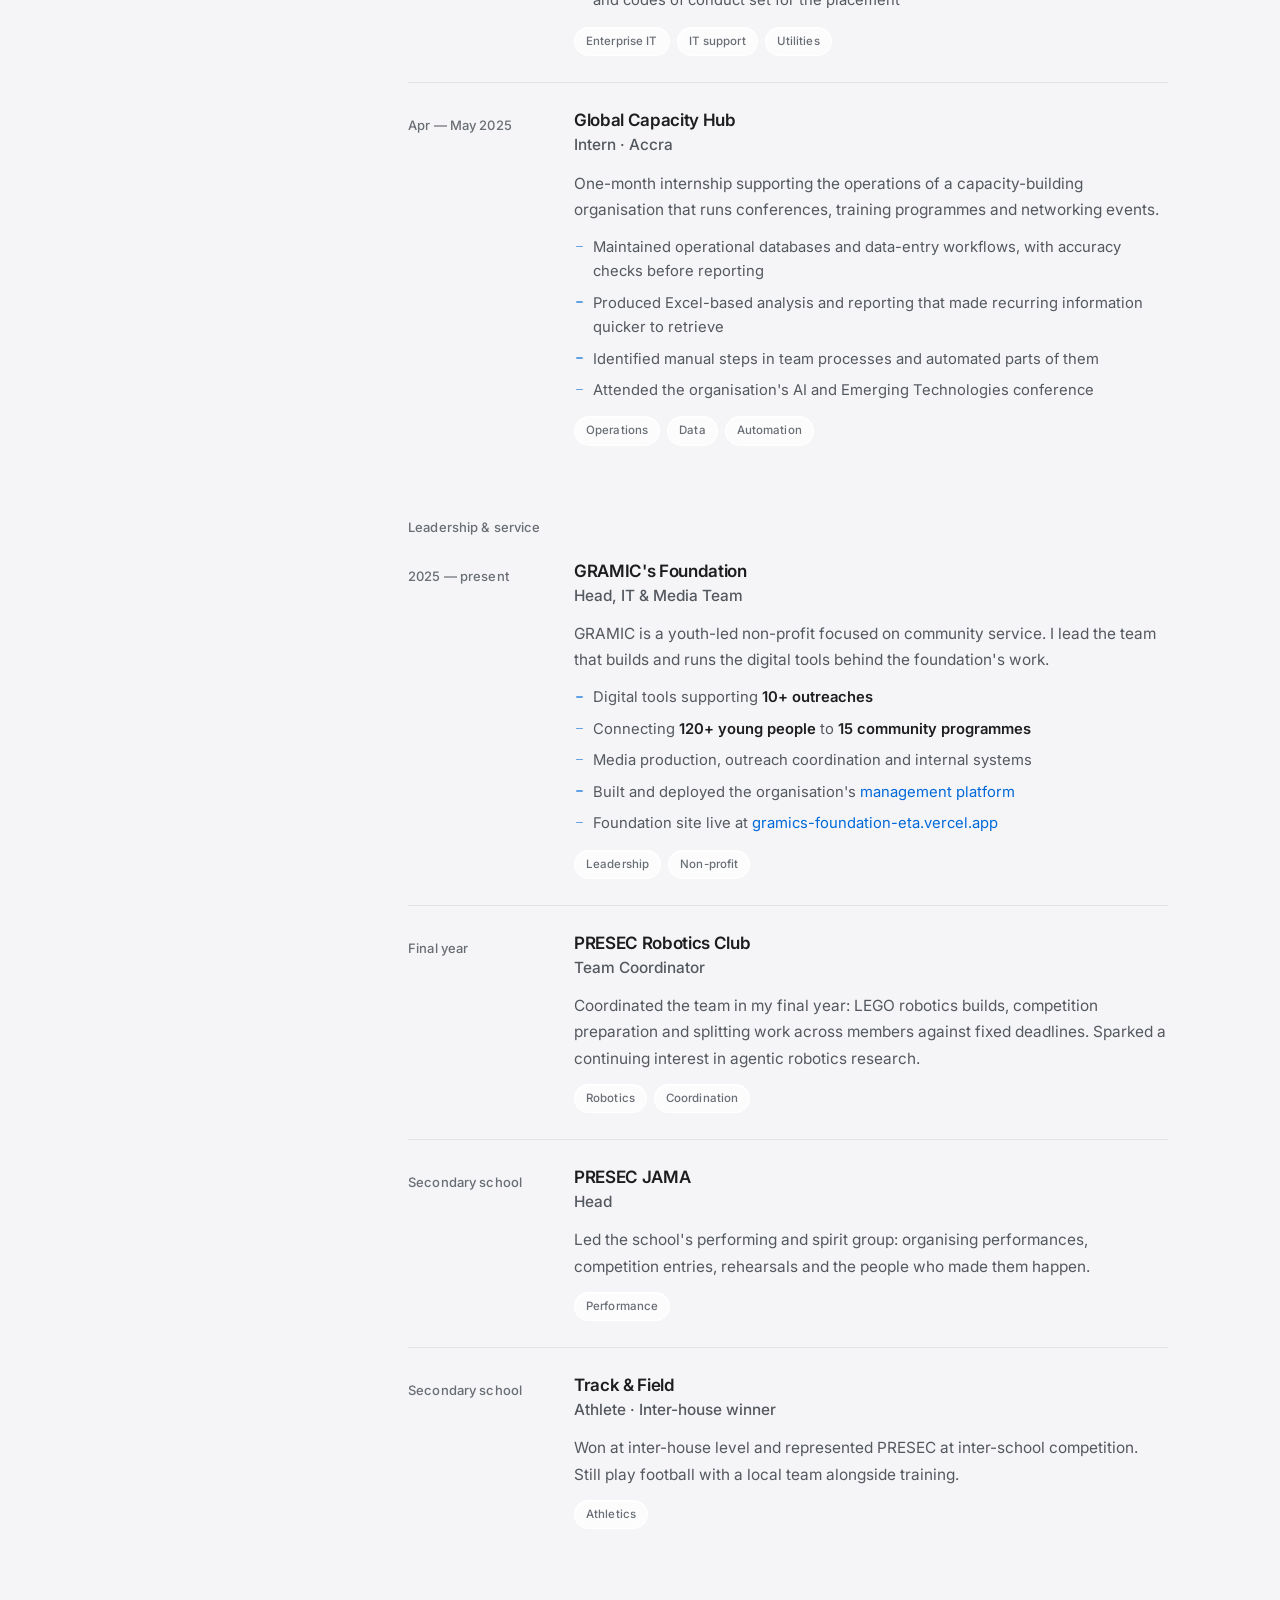
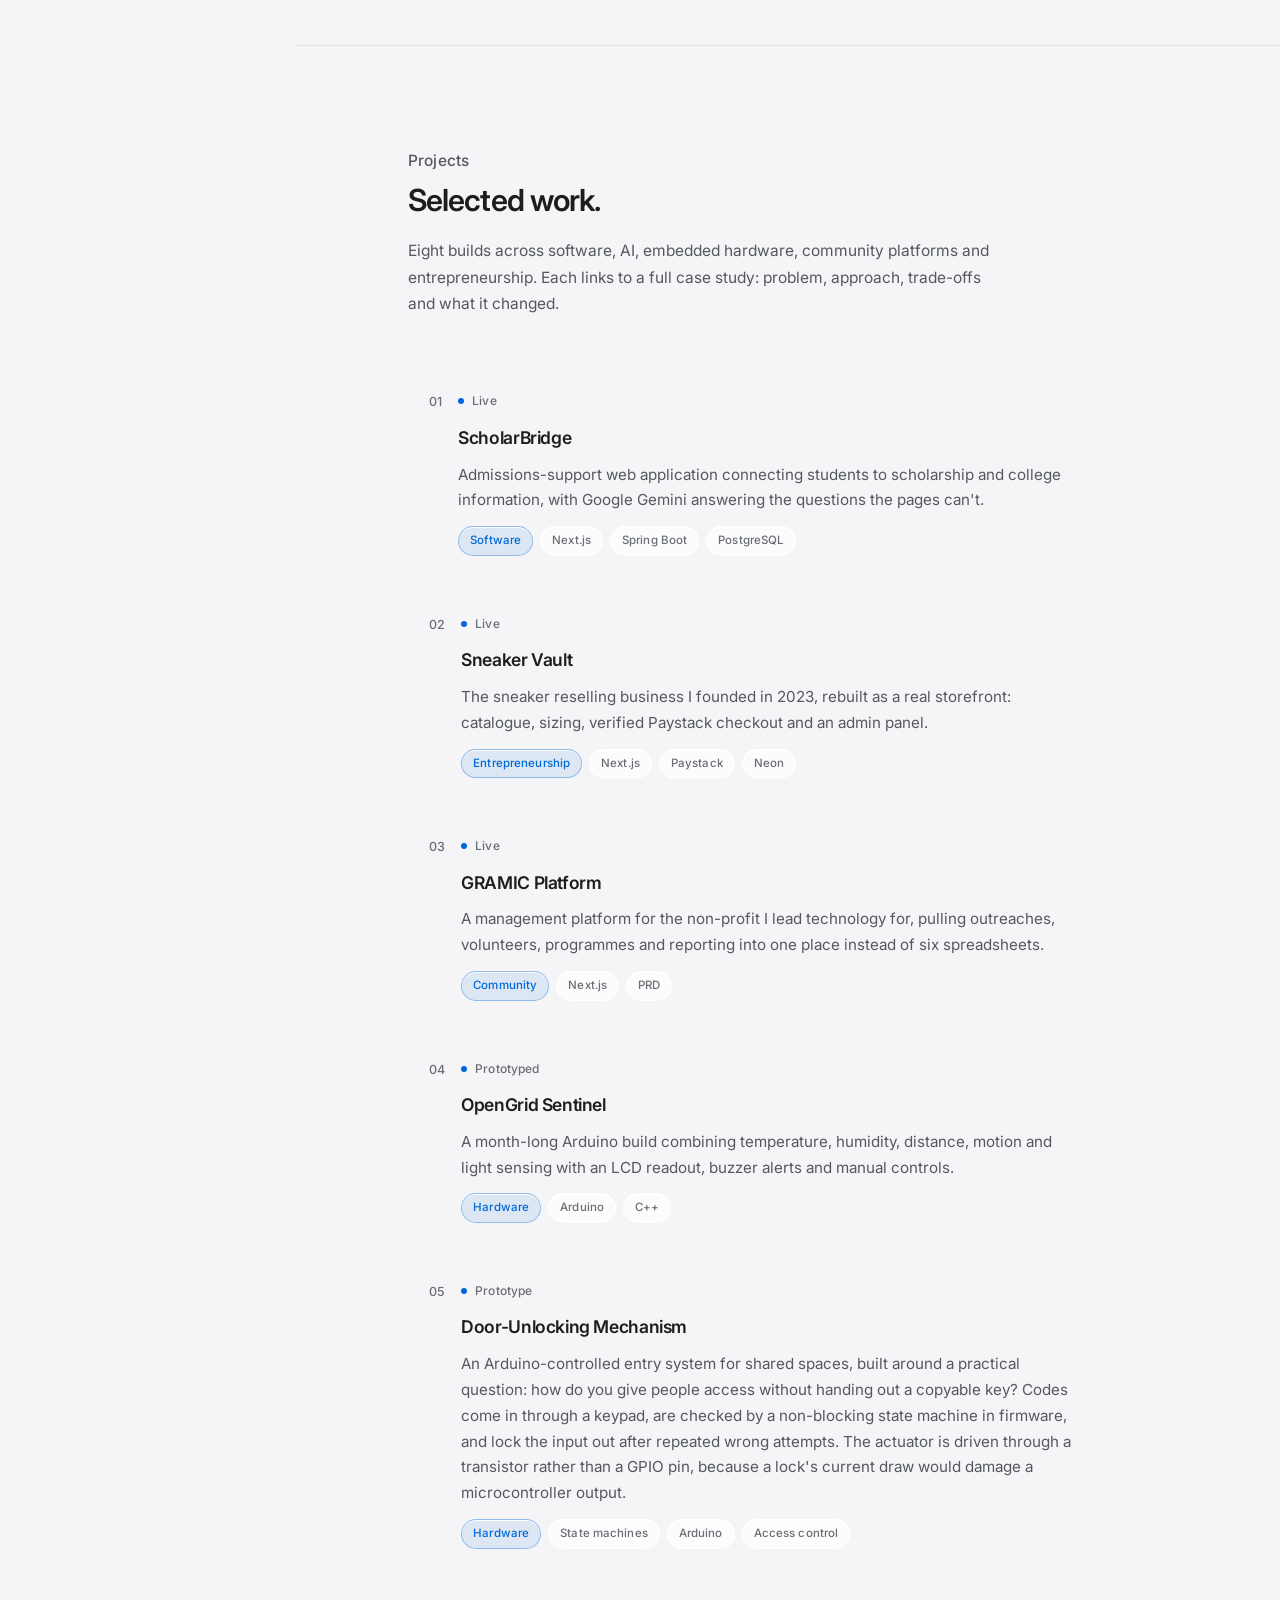
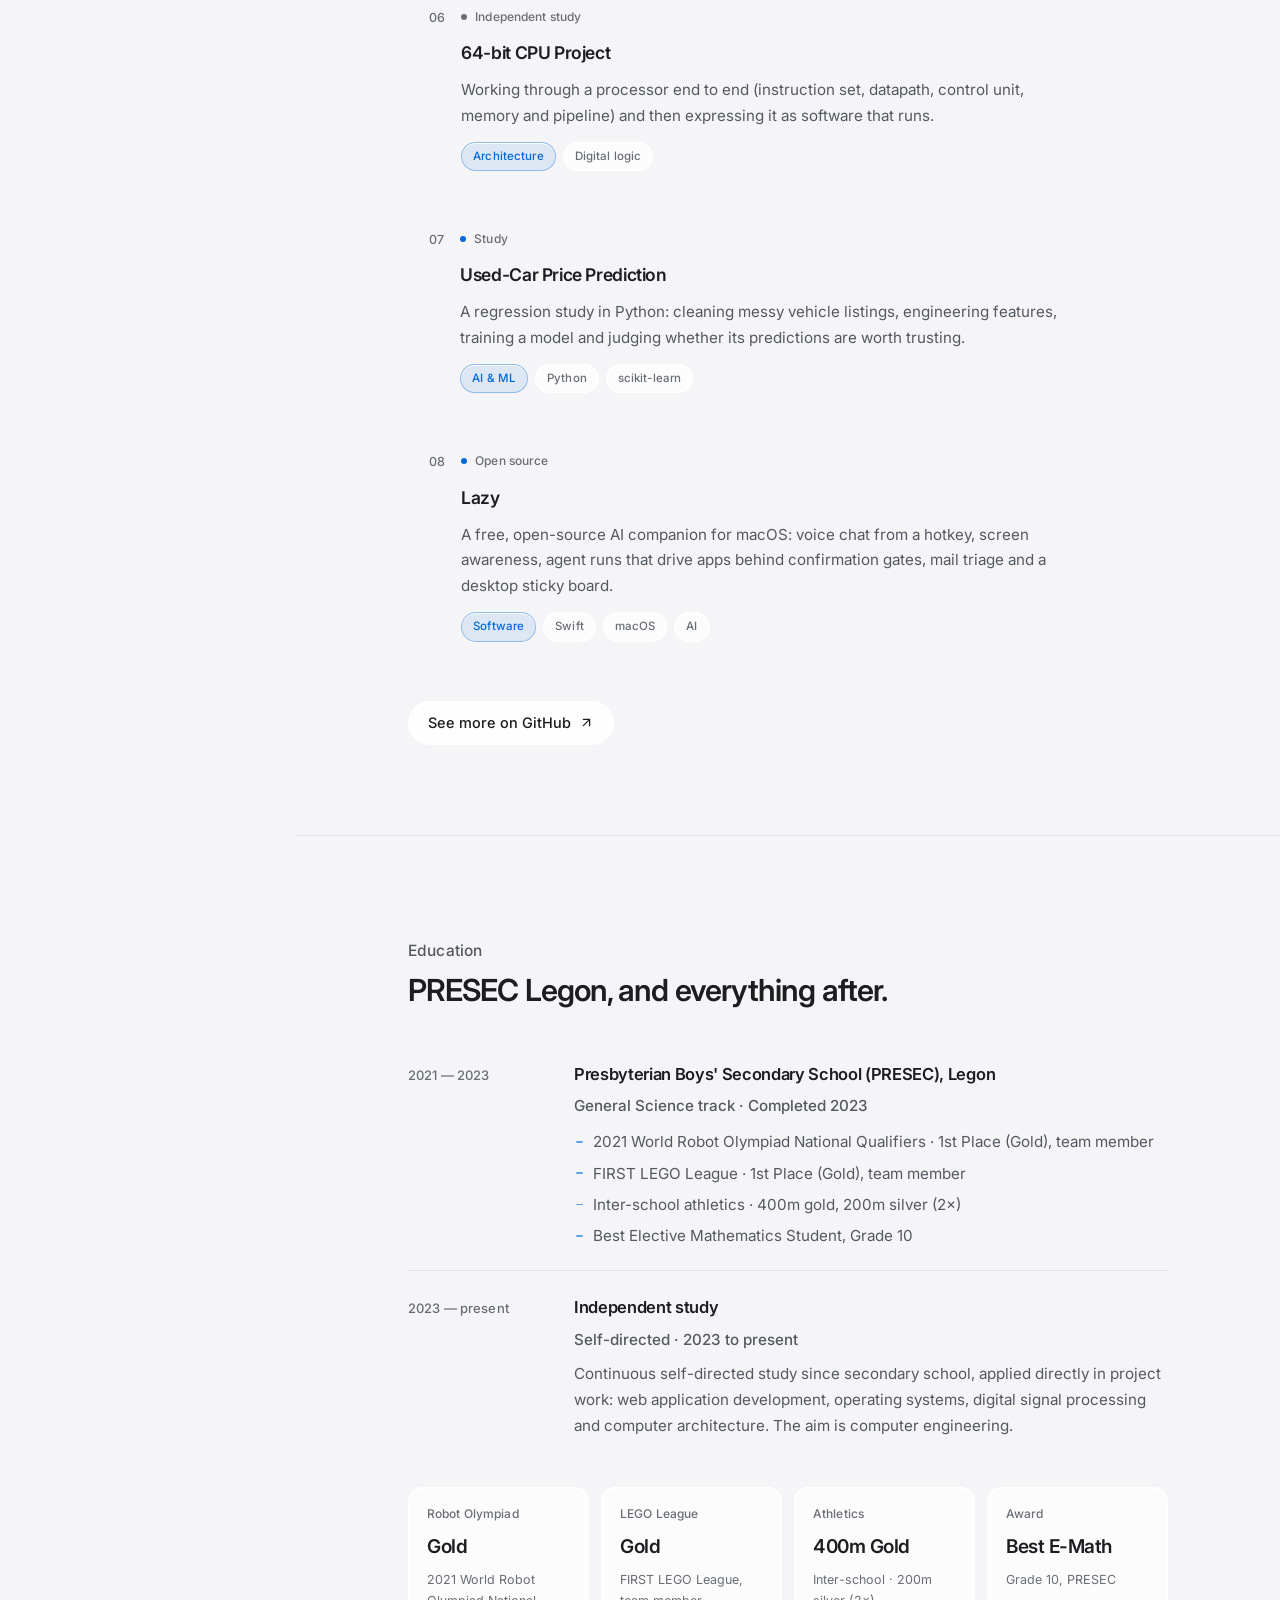
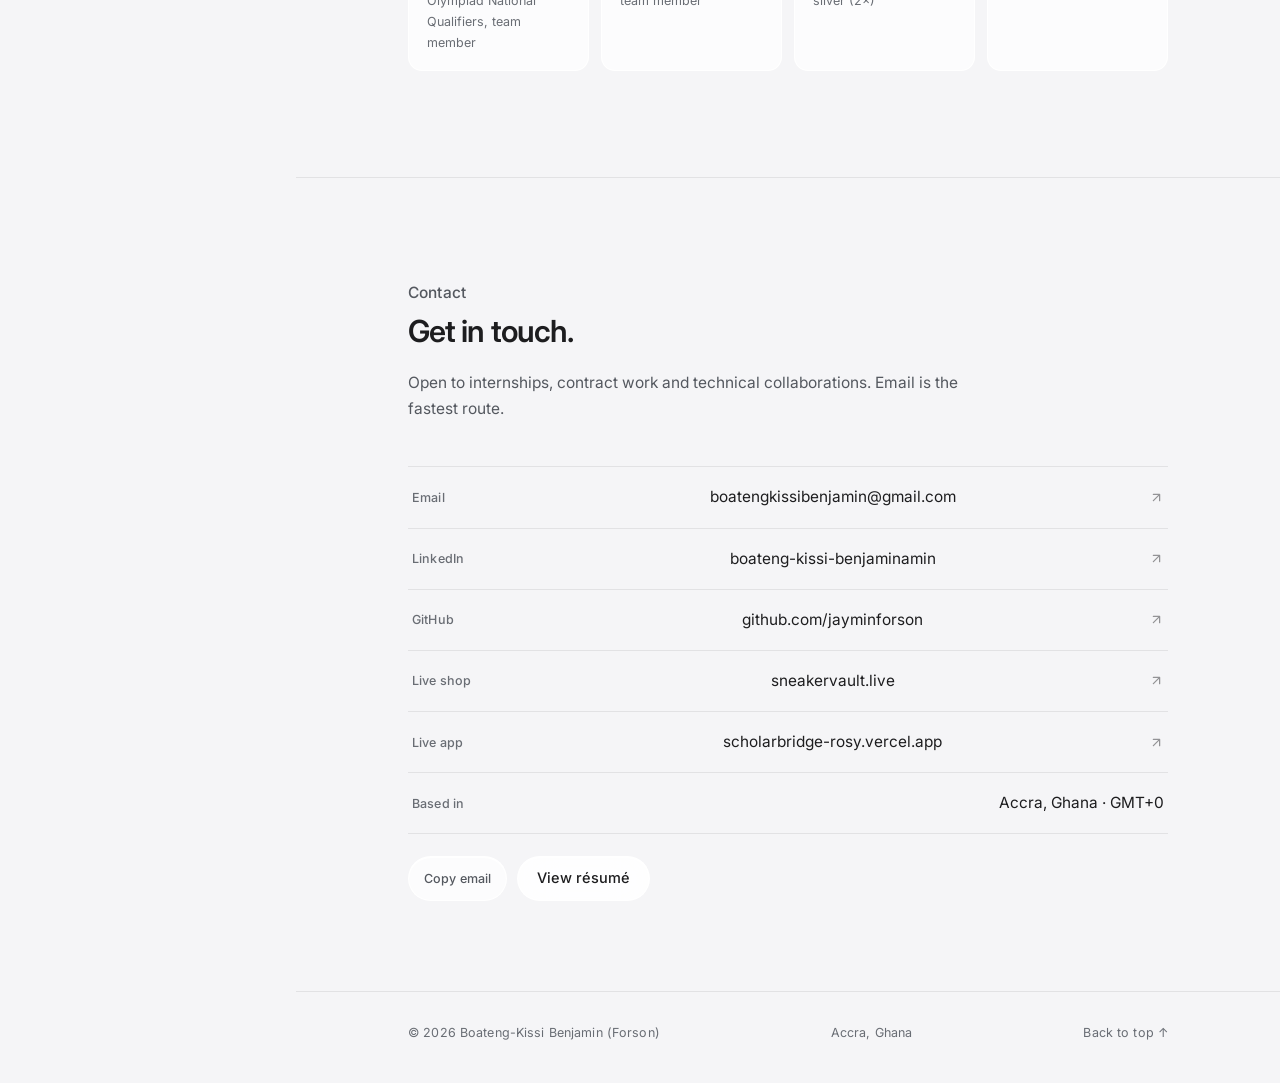
==== commit 8af777df: "Fix contrast failures, landmark and AT gaps found in the design review Colour tokens (numbers recomp" ====
--- a/index.html
+++ b/index.html
@@ -110,6 +110,7 @@
 </aside>
 
 <!-- ===== content ===== -->
+<div class="shell">
 <main class="main" id="main">
 
   <!-- Intro -->
@@ -521,11 +522,14 @@
 
         <div style="display:flex;gap:10px;flex-wrap:wrap;margin-top:22px">
           <button class="copybtn" type="button" data-copy="boatengkissibenjamin@gmail.com">Copy email</button>
+          <span class="sr-only" role="status" aria-live="polite" data-copy-status></span>
           <a class="btn" href="resume.html">View résumé</a>
         </div>
       </div>
     </div>
   </section>
+
+</main>
 
   <footer class="site-footer no-print">
     <div class="wrap">
@@ -536,8 +540,7 @@
       </div>
     </div>
   </footer>
-
-</main>
+</div>
 
 <script src="assets/js/main.js" defer></script>
 </body>
--- a/assets/css/styles.css
+++ b/assets/css/styles.css
@@ -11,10 +11,11 @@
   --bg-3:rgba(255,255,255,.085);
   --text:#f2f2f4;
   --text-2:#a9aeb6;
-  --text-3:#787d86;
+  --text-3:#868b93;
   --line:rgba(255,255,255,.11);
   --line-2:rgba(255,255,255,.075);
   --accent:#0a84ff;
+  --accent-solid:#0060d0;
   --accent-ink:#ffffff;
   --accent-soft:rgba(10,132,255,.18);
   --ok:#30d158;
@@ -41,19 +42,28 @@
   --bg-3:rgba(255,255,255,.92);
   --text:#1d1d1f;
   --text-2:#54585f;
-  --text-3:#86868b;
+  --text-3:#696d74;
   --line:rgba(0,0,0,.11);
   --line-2:rgba(0,0,0,.075);
-  --accent:#0071e3;
+  --accent:#0069d9;
   --accent-ink:#ffffff;
-  --accent-soft:rgba(0,113,227,.1);
-  --ok:#34c759;
+  --accent-soft:rgba(0,105,217,.1);
+  --accent-solid:#0069d9;
+  --ok:#179043;
   --shadow:0 16px 40px -28px rgba(0,0,0,.4);
   --glass:rgba(255,255,255,.7);
   --glass-2:rgba(255,255,255,.88);
   --glass-b:rgba(255,255,255,.95);
   --hi:rgba(255,255,255,1);
   --blur:saturate(180%) blur(20px);
+}
+
+/* Increase Contrast: promote the tertiary token to secondary and strengthen
+   the rules. Specificity matches the theme blocks, so this stays below them. */
+@media (prefers-contrast:more){
+  :root{--text-3:var(--text-2);--line:rgba(255,255,255,.3);--line-2:rgba(255,255,255,.22)}
+  :root[data-theme="dark"]{--text-3:var(--text-2);--line:rgba(255,255,255,.3);--line-2:rgba(255,255,255,.22)}
+  :root[data-theme="light"]{--text-3:var(--text-2);--line:rgba(0,0,0,.3);--line-2:rgba(0,0,0,.22)}
 }
 
 *,*::before,*::after{box-sizing:border-box}
@@ -83,7 +93,7 @@
 p{margin:0 0 1.1em}
 ul{margin:0;padding:0;list-style:none}
 button{font:inherit;color:inherit;cursor:pointer}
-::selection{background:var(--accent);color:var(--accent-ink)}
+::selection{background:var(--accent-solid);color:var(--accent-ink)}
 code{font-family:var(--f-mono);font-size:.9em}
 
 .sr-only{position:absolute;width:1px;height:1px;padding:0;margin:-1px;overflow:hidden;clip:rect(0,0,0,0);white-space:nowrap;border:0}
@@ -93,16 +103,23 @@
 
 :focus-visible{outline:2px solid var(--accent);outline-offset:3px;border-radius:8px}
 
-/* ---------- glass ---------- */
+/* ---------- glass ----------
+   Layer discipline: blur only on the floating controls. .tag, .fact, .spec,
+   .resume-doc, .proj and .callout are content surfaces and keep their fill,
+   not the material. */
 .glass,
-.sidebar,.topbar,#mobileNav,.pill,.btn,.tag,.iconbtn,.copybtn,.mono-badge,
-.fact,.spec,.resume-doc,.proj,.callout,.nav a.is-active{
+.sidebar,.topbar,#mobileNav,.pill,.btn,.iconbtn,.copybtn,.mono-badge,
+.nav a.is-active{
   -webkit-backdrop-filter:var(--blur);
   backdrop-filter:var(--blur);
 }
+@media (prefers-reduced-transparency:reduce){
+  .glass,.sidebar,.topbar,#mobileNav,.pill,.btn,.iconbtn,.copybtn,.mono-badge,
+  .nav a.is-active{-webkit-backdrop-filter:none;backdrop-filter:none}
+}
 
 /* ---------- layout ---------- */
-.shell{display:block}
+.shell{margin-left:var(--sidebar);min-height:100vh;display:flex;flex-direction:column}
 .sidebar{
   position:fixed;top:0;left:0;bottom:0;width:var(--sidebar);z-index:60;
   padding:clamp(28px,4vh,52px) 30px;
@@ -112,7 +129,7 @@
   box-shadow:inset -1px 0 0 var(--hi);
 }
 
-.main{margin-left:var(--sidebar);min-height:100vh;display:flex;flex-direction:column}
+.main{display:flex;flex-direction:column}
 .wrap{width:100%;max-width:calc(var(--col) + 2 * clamp(24px,5vw,72px));
   margin:0 auto;padding:0 clamp(24px,5vw,72px)}
 
@@ -242,10 +259,10 @@
   transform:translateY(-1px)}
 .btn:hover svg{transform:translate(2px,-2px)}
 .btn--solid{
-  background:linear-gradient(180deg,color-mix(in srgb,var(--accent) 92%,white),var(--accent));
-  border-color:color-mix(in srgb,var(--accent) 70%,transparent);
+  background:linear-gradient(180deg,color-mix(in srgb,var(--accent-solid) 92%,white),var(--accent-solid));
+  border-color:color-mix(in srgb,var(--accent-solid) 70%,transparent);
   color:var(--accent-ink);
-  box-shadow:inset 0 1px 0 rgba(255,255,255,.32),0 8px 22px -12px color-mix(in srgb,var(--accent) 80%,transparent);
+  box-shadow:inset 0 1px 0 rgba(255,255,255,.32),0 8px 22px -12px color-mix(in srgb,var(--accent-solid) 80%,transparent);
 }
 .btn--solid:hover{color:var(--accent-ink);transform:translateY(-1px);
   filter:brightness(1.06)}
@@ -502,9 +519,15 @@
 /* ---------- responsive ---------- */
 @media (max-width:1023px){
   .sidebar{display:none}
-  .main{margin-left:0;padding-top:60px}
+  .shell{margin-left:0}
+  .main{padding-top:60px}
   .topbar{display:flex}
   .proj-ext{opacity:1;transform:none}
+  /* reach Apple's 44pt default without growing the topbar, whose 60px
+     offsets are what #mobileNav and .main padding are built on */
+  .iconbtn{position:relative}
+  .iconbtn::after{content:"";position:absolute;inset:-4px}
+  .copybtn{padding:11px 17px}
 }
 @media (max-width:520px){
   .chan-label{width:auto}
@@ -517,7 +540,7 @@
 @media print{
   *{backdrop-filter:none!important;-webkit-backdrop-filter:none!important}
   .sidebar,.topbar,#mobileNav,.site-footer,.skip-link,.no-print{display:none!important}
-  .main{margin:0}
+  .shell,.main{margin:0}
   body,body::before{background:#fff!important;color:#000}
   body::before{display:none}
   /* the theme greys are tuned for a dark screen; on paper they wash out.
@@ -537,8 +560,8 @@
 }
 
 /* ---------- compat / refinements ---------- */
-.btn--primary{background:linear-gradient(180deg,color-mix(in srgb,var(--accent) 92%,white),var(--accent));
-  border-color:color-mix(in srgb,var(--accent) 70%,transparent);color:var(--accent-ink);
+.btn--primary{background:linear-gradient(180deg,color-mix(in srgb,var(--accent-solid) 92%,white),var(--accent-solid));
+  border-color:color-mix(in srgb,var(--accent-solid) 70%,transparent);color:var(--accent-ink);
   box-shadow:inset 0 1px 0 rgba(255,255,255,.32)}
 .btn--primary:hover{color:var(--accent-ink);border-color:var(--accent);filter:brightness(1.06)}
 .btn--ghost{background:var(--glass);border-color:var(--glass-b);color:var(--text-2);
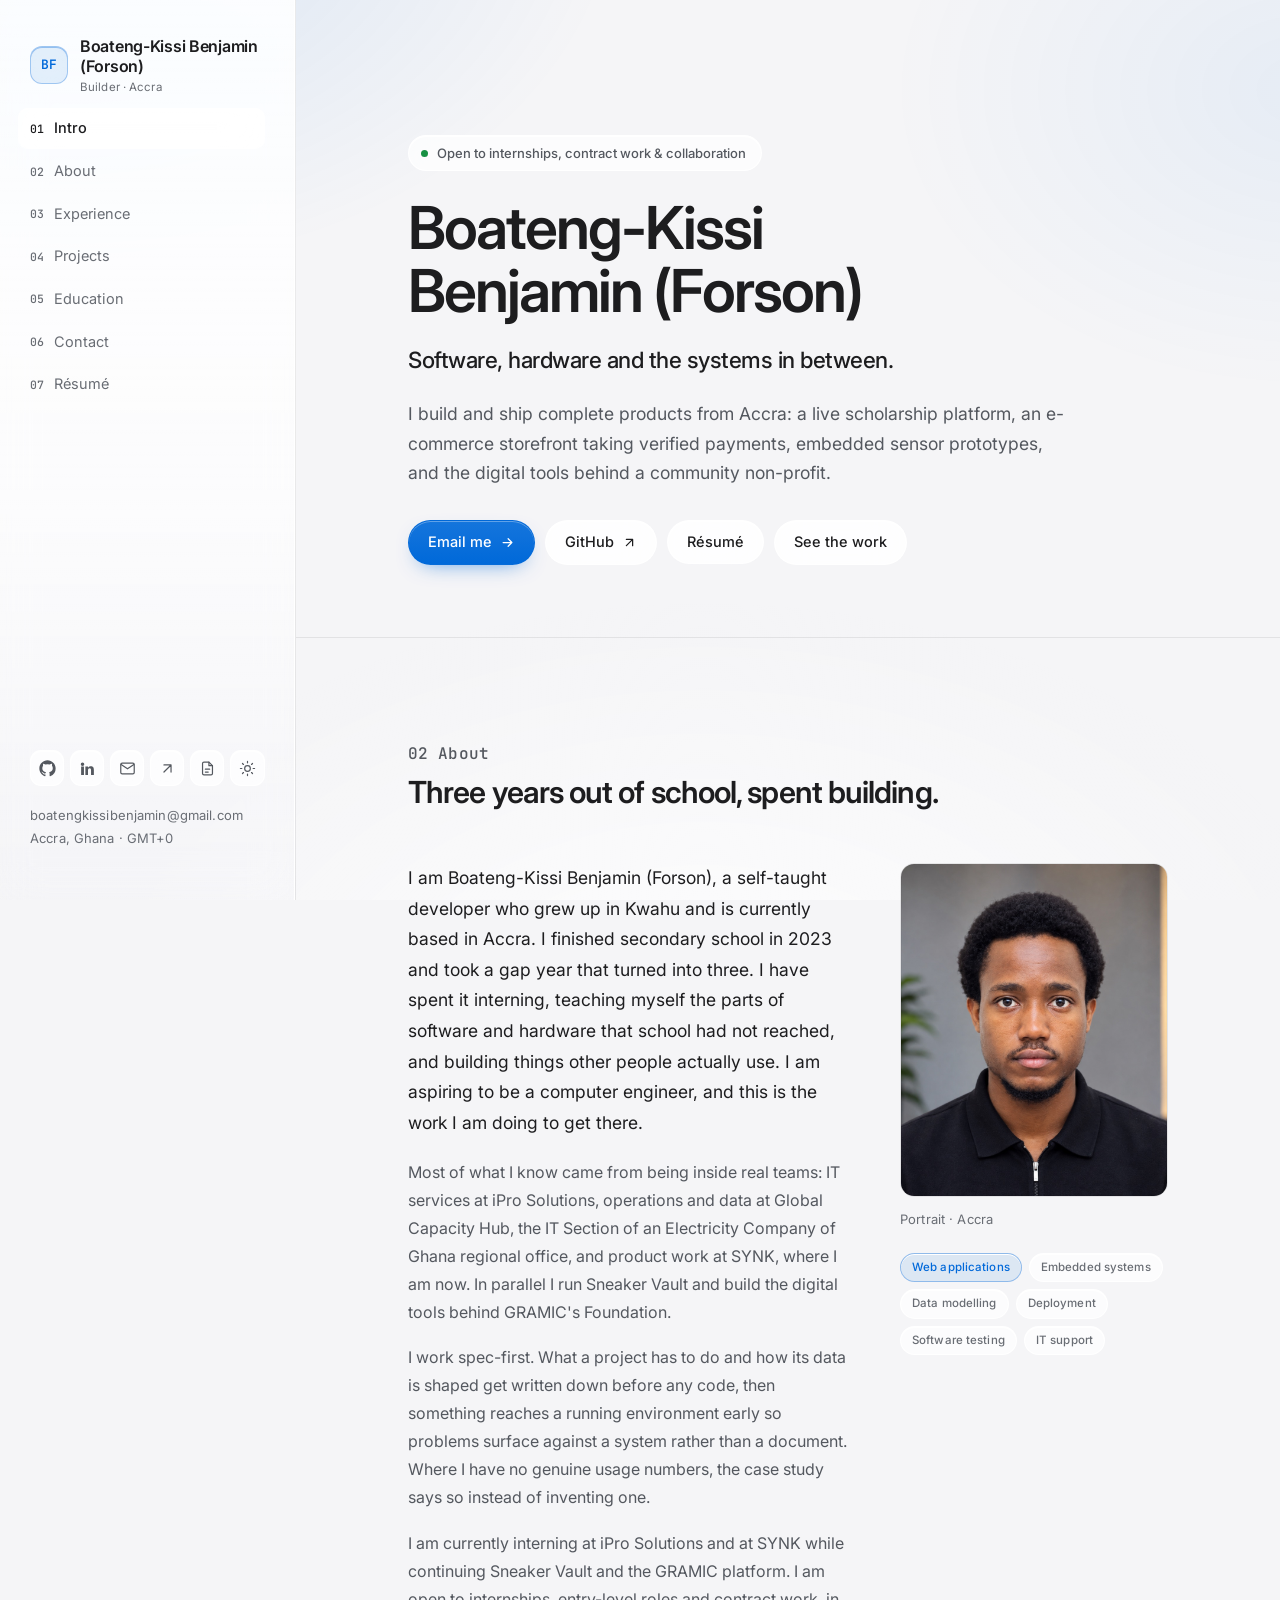
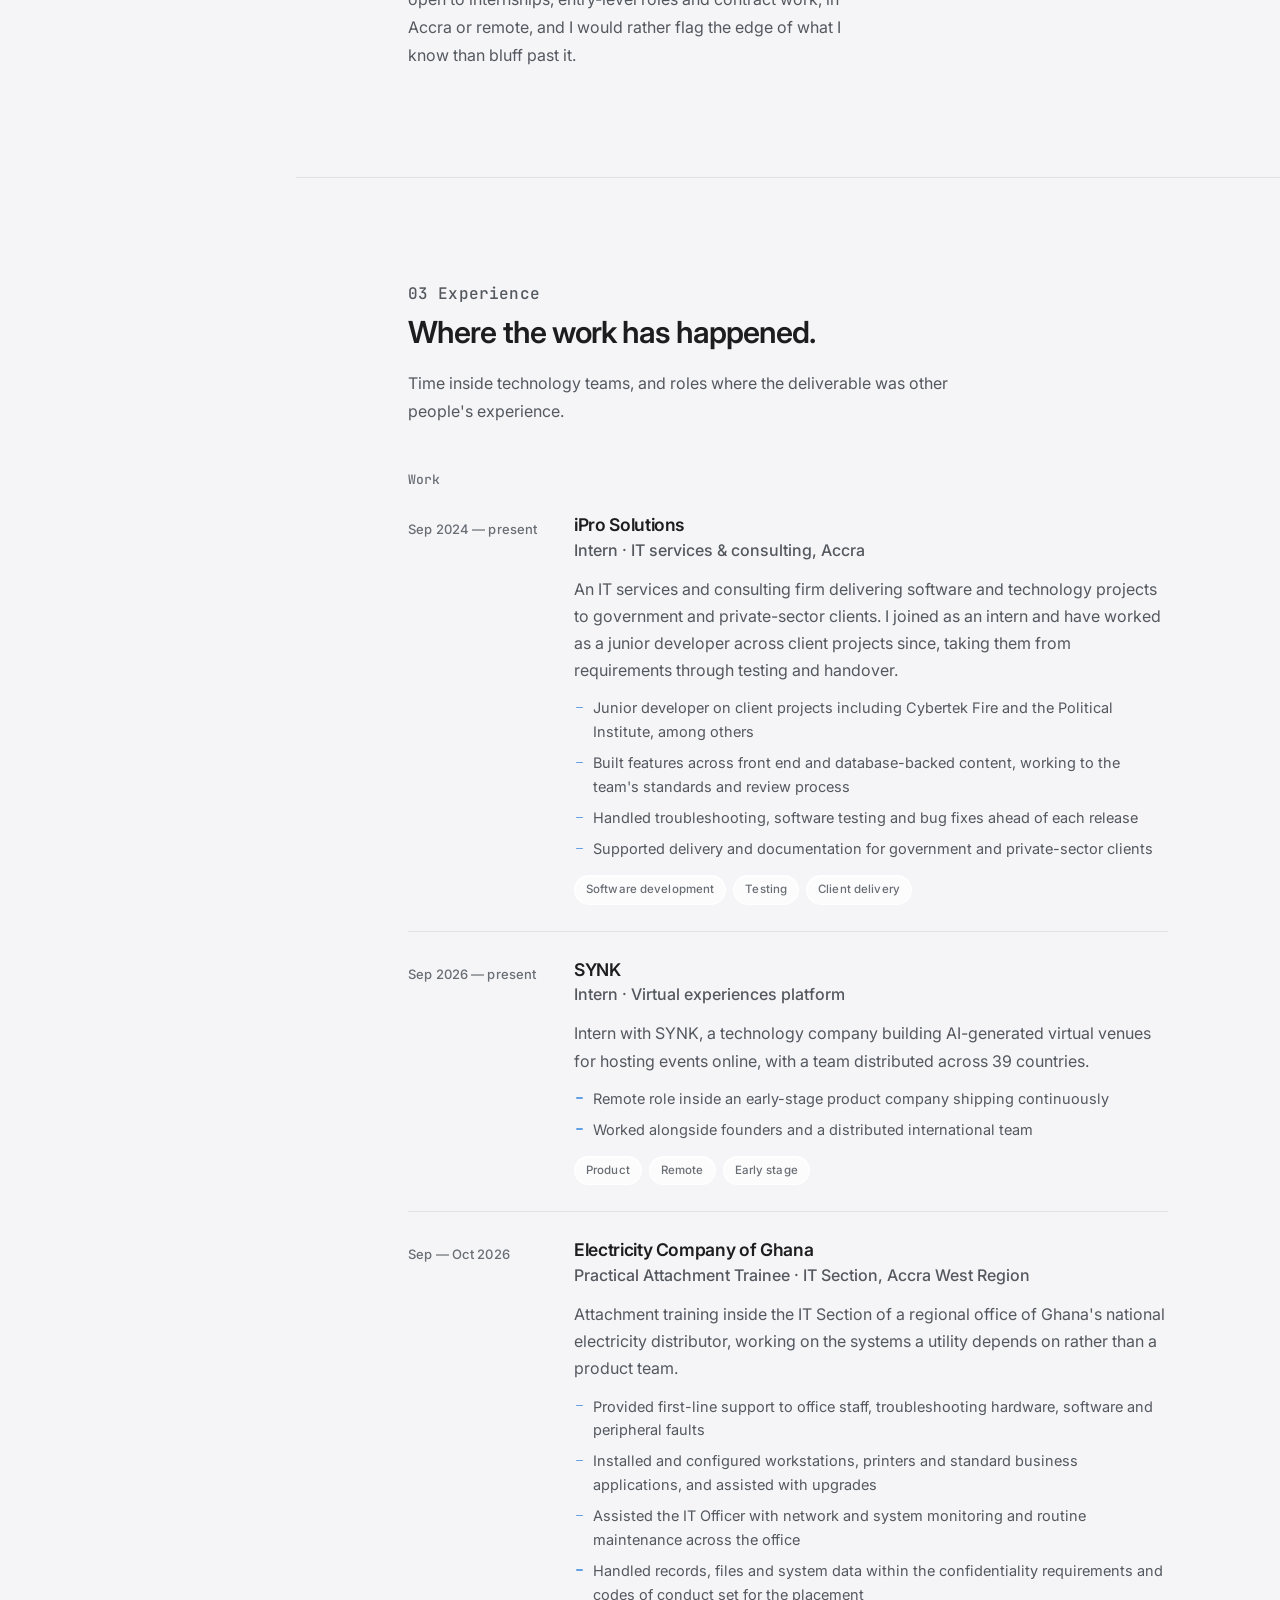
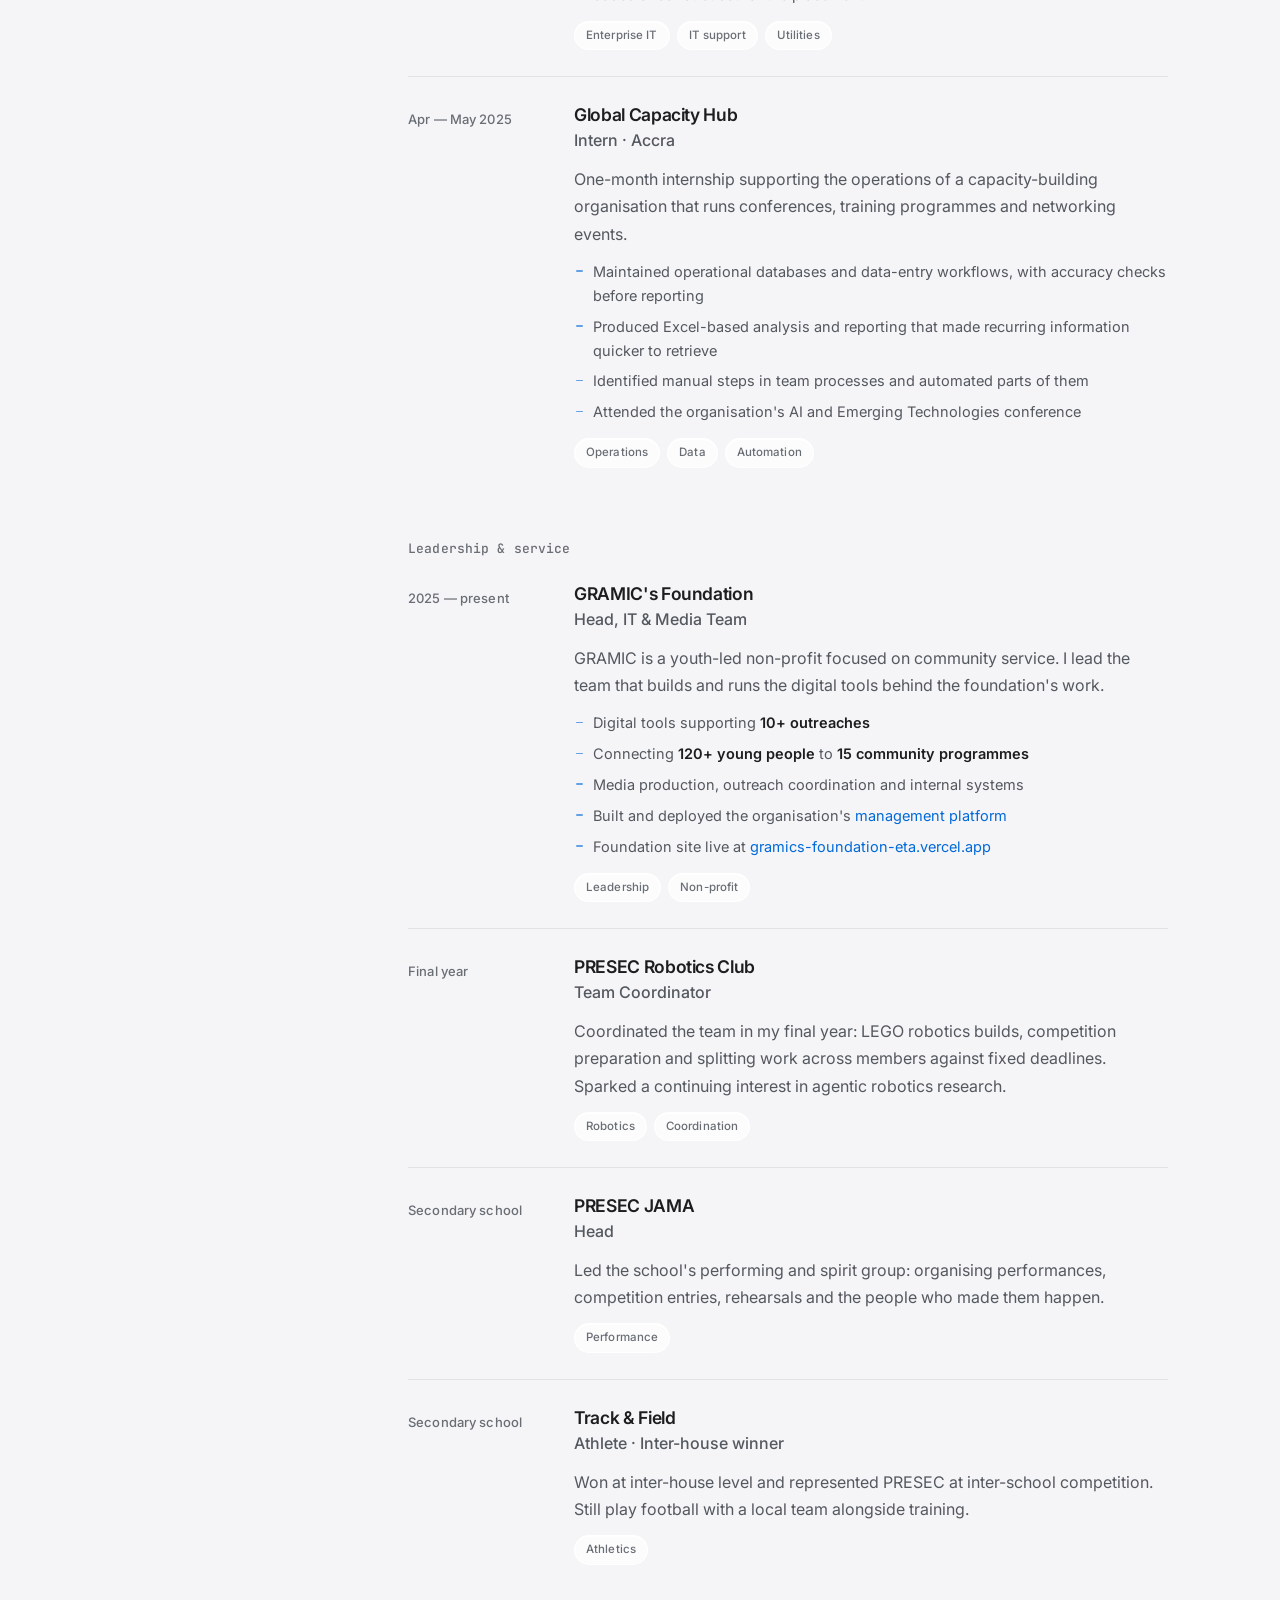
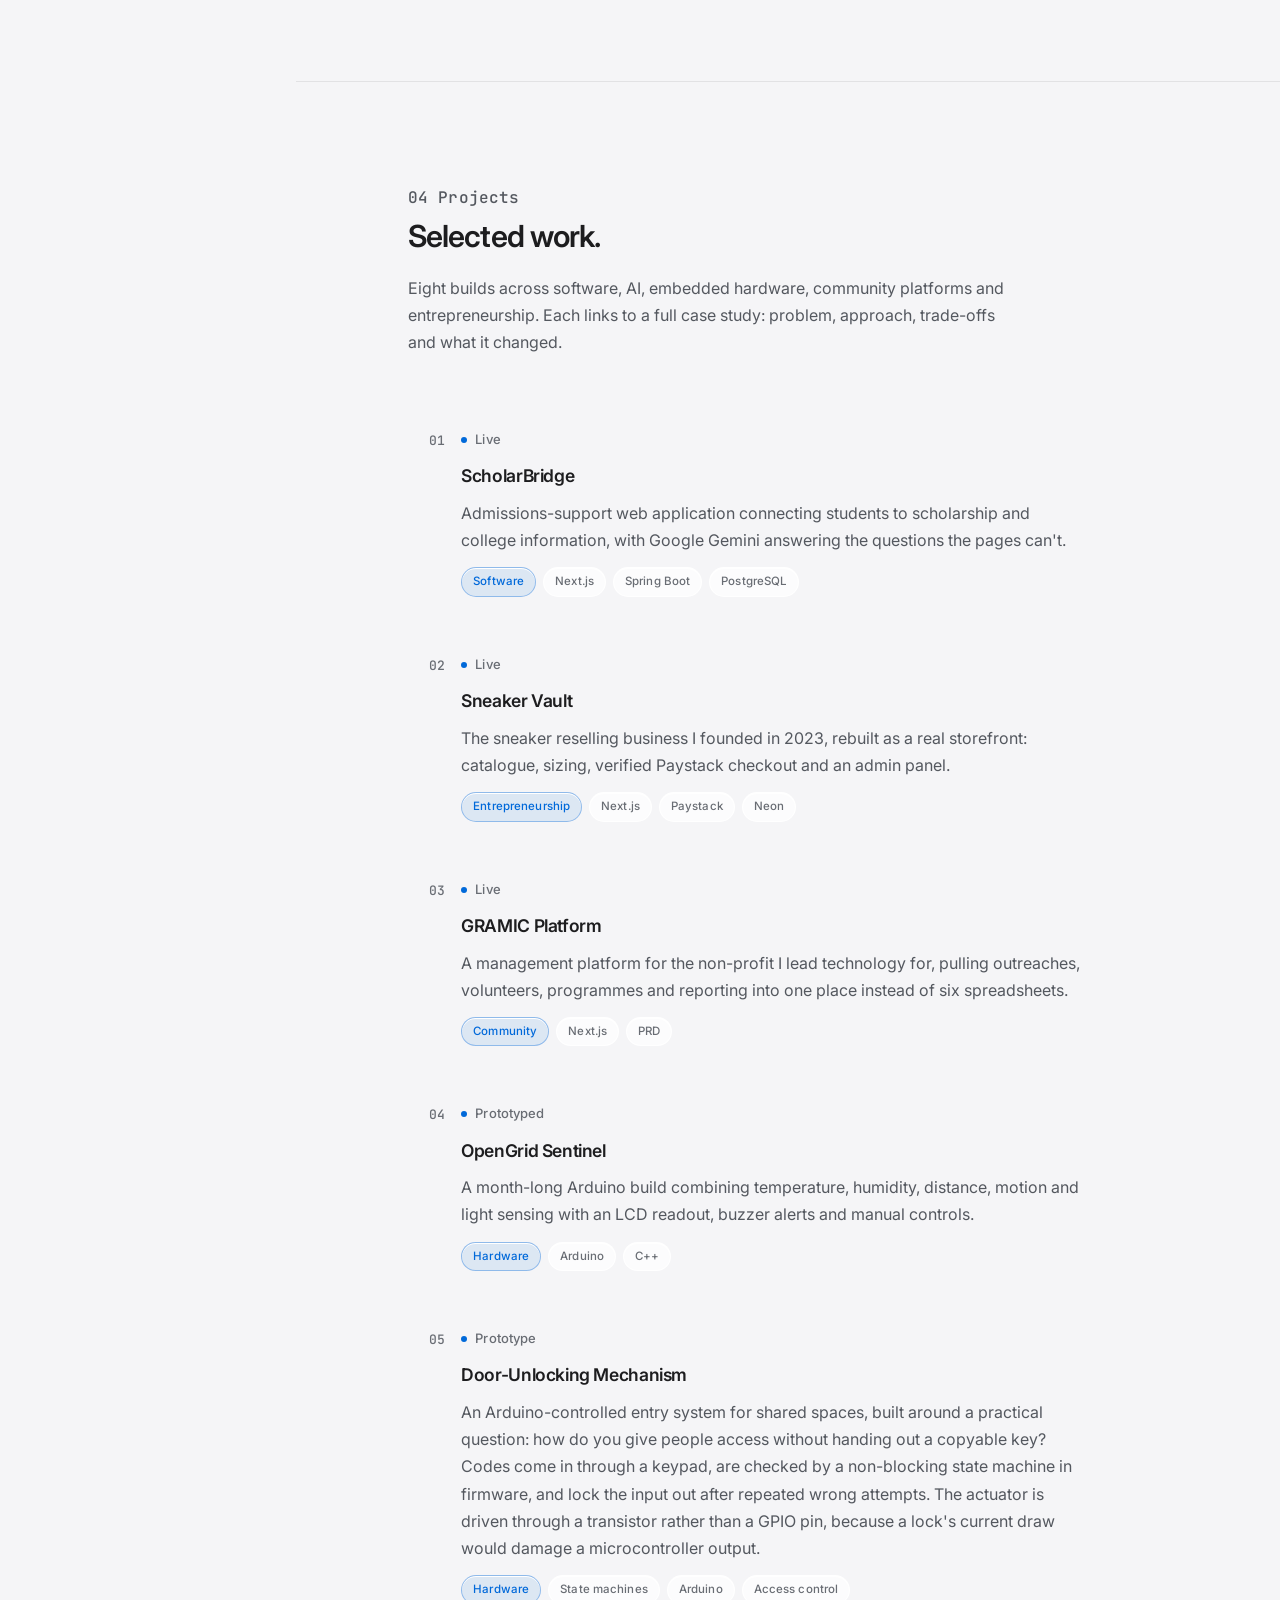
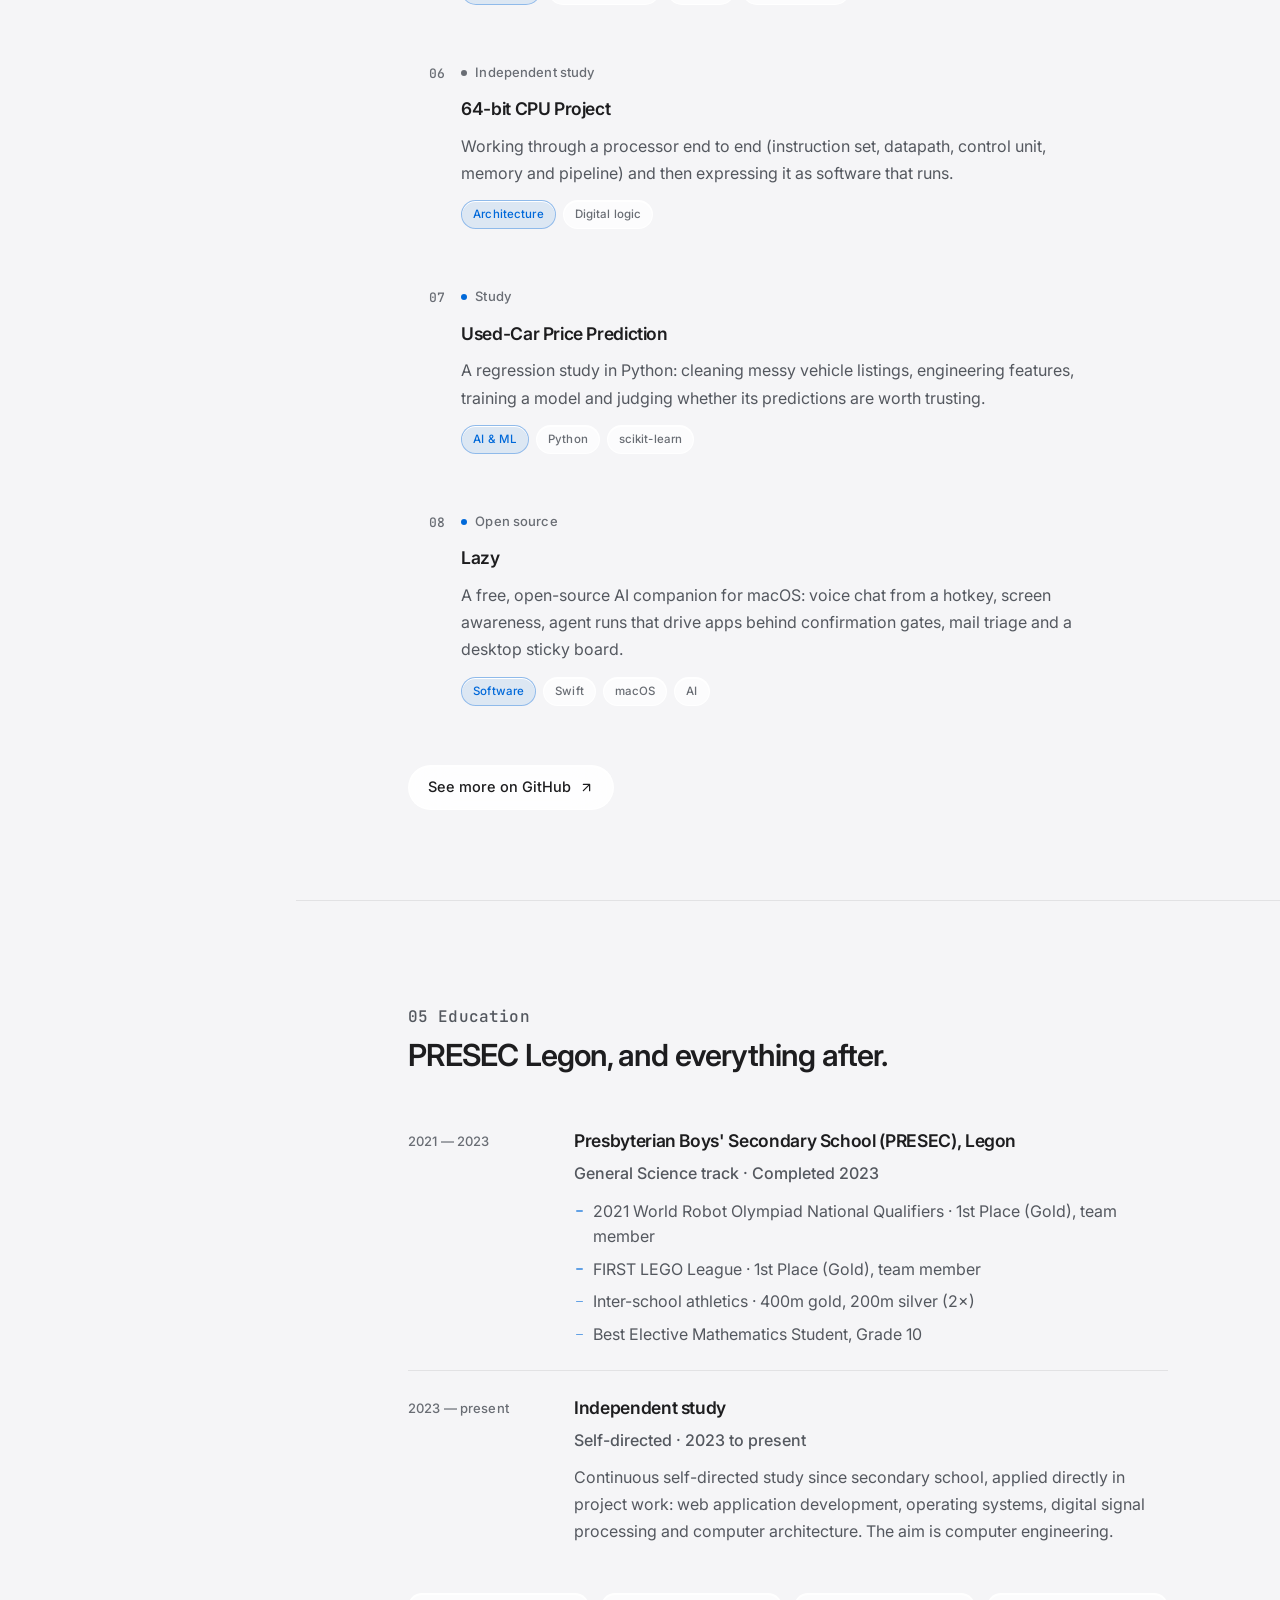
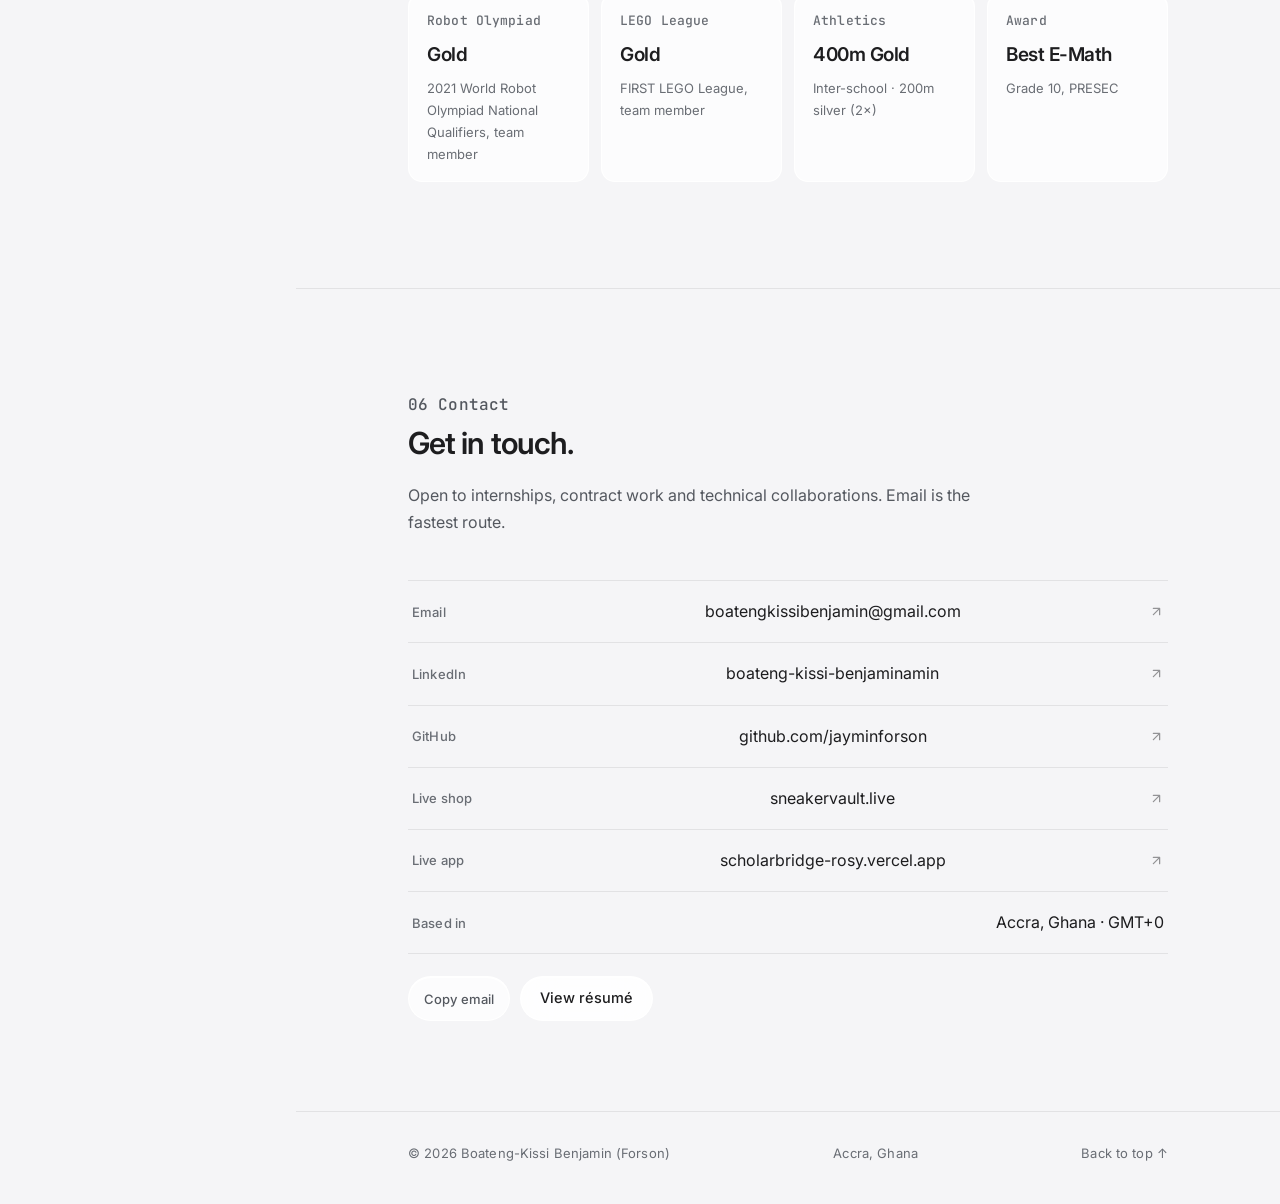
==== commit 9239d730: "Split the identity decision: mono for identifiers, amber stays in the covers The craft review offere" ====
--- a/index.html
+++ b/index.html
@@ -16,7 +16,7 @@
 <meta name="twitter:image" content="https://jayminforson.github.io/portfolio/assets/img/og-cover.png">
 <link rel="preconnect" href="https://fonts.googleapis.com">
 <link rel="preconnect" href="https://fonts.gstatic.com" crossorigin>
-<link href="https://fonts.googleapis.com/css2?family=Inter:wght@400;500;600&family=JetBrains+Mono:wght@400&display=swap" rel="stylesheet">
+<link href="https://fonts.googleapis.com/css2?family=Inter:wght@400;500;600&family=JetBrains+Mono:wght@400;500&display=swap" rel="stylesheet">
 <link rel="stylesheet" href="assets/css/styles.css">
 <script type="application/ld+json">
 {
--- a/assets/css/styles.css
+++ b/assets/css/styles.css
@@ -98,7 +98,7 @@
 
 .sr-only{position:absolute;width:1px;height:1px;padding:0;margin:-1px;overflow:hidden;clip:rect(0,0,0,0);white-space:nowrap;border:0}
 .skip-link{position:fixed;top:-60px;left:16px;z-index:200;background:var(--accent);color:var(--accent-ink);
-  padding:10px 18px;border-radius:100px;font-size:14px;font-weight:500;transition:top .2s}
+  padding:10px 18px;border-radius:100px;font-size:14.5px;font-weight:500;transition:top .2s}
 .skip-link:focus{top:16px}
 
 :focus-visible{outline:2px solid var(--accent);outline-offset:3px;border-radius:8px}
@@ -138,12 +138,12 @@
 .mono-badge{
   width:38px;height:38px;flex:none;border-radius:12px;
   display:grid;place-items:center;
-  font-family:var(--f-body);font-size:13px;font-weight:600;letter-spacing:-.01em;
+  font-family:var(--f-mono);font-size:13px;font-weight:600;letter-spacing:-.01em;
   background:var(--accent-soft);color:var(--accent);
   border:1px solid color-mix(in srgb,var(--accent) 30%,transparent);
   box-shadow:inset 0 1px 0 color-mix(in srgb,var(--accent) 35%,transparent);
 }
-.brandtext{font-family:var(--f-display);font-weight:600;font-size:15.5px;line-height:1.25;letter-spacing:-.018em}
+.brandtext{font-family:var(--f-display);font-weight:600;font-size:16px;line-height:1.25;letter-spacing:-.018em}
 .brandtext span{display:block;color:var(--text-3);font-family:var(--f-body);font-size:11.5px;
   font-weight:400;letter-spacing:.01em;margin-top:4px}
 
@@ -154,7 +154,14 @@
   font-size:14.5px;color:var(--text-3);
   transition:color .2s var(--ease),background .2s var(--ease);
 }
-.nav a i{display:none}
+/* index numbers: an ordered position in the document, so they carry
+   information rather than decorate. Quieter than the label by size only -
+   --text-3 is already the contrast floor (4.77:1 light, 5.13:1 dark), and
+   the colour is left to inherit so hover and is-active still move the
+   number and the label together. */
+.nav a i{font-family:var(--f-mono);font-style:normal;font-size:11.5px;font-weight:500;
+  font-variant-numeric:tabular-nums}
+#mobileNav .nav a i{font-size:13px}
 .nav a::after{content:none}
 .nav a:hover{color:var(--text);background:var(--glass)}
 .nav a.is-active{color:var(--text);background:var(--glass);
@@ -170,7 +177,7 @@
 .iconbtn:hover{color:var(--accent);border-color:color-mix(in srgb,var(--accent) 45%,transparent);
   background:var(--accent-soft);transform:translateY(-1px)}
 .iconbtn svg{width:17px;height:17px}
-.sideline{font-family:var(--f-body);font-size:12px;letter-spacing:.01em;
+.sideline{font-family:var(--f-body);font-size:13px;letter-spacing:.01em;
   color:var(--text-3);line-height:1.75}
 
 /* ---------- mobile bar ---------- */
@@ -183,7 +190,7 @@
   box-shadow:inset 0 -1px 0 var(--hi);
 }
 .topbar .brandmark{margin:0}
-.topbar .mono-badge{width:32px;height:32px;font-size:12px;border-radius:10px}
+.topbar .mono-badge{width:32px;height:32px;font-size:13px;border-radius:10px}
 .topbar-actions{display:flex;gap:8px}
 #mobileNav{
   display:none;position:fixed;inset:60px 0 auto 0;z-index:69;
@@ -196,13 +203,12 @@
 
 /* ---------- typography ---------- */
 .eyebrow{
-  font-family:var(--f-body);font-size:12.5px;font-weight:500;letter-spacing:.02em;
+  font-family:var(--f-body);font-size:13px;font-weight:500;letter-spacing:.02em;
   color:var(--accent);margin:0 0 18px;display:flex;align-items:center;gap:10px;
 }
 .eyebrow::before{content:"";width:24px;height:1px;background:var(--accent);opacity:.6}
 
 h1,h2,h3,h4{font-family:var(--f-display);font-weight:600;letter-spacing:-.024em;margin:0}
-.display{font-size:clamp(2.5rem,6.4vw,4.15rem);line-height:1.04;letter-spacing:-.032em;margin:0}
 .hero-name{font-size:clamp(2.3rem,5.6vw,3.7rem);line-height:1.06;letter-spacing:-.034em;
   margin:0 0 18px;text-wrap:balance}
 .lede{font-size:clamp(1.05rem,1.7vw,1.2rem);line-height:1.6;color:var(--text-2);max-width:62ch}
@@ -215,12 +221,14 @@
 .section + .section{border-top:1px solid var(--line-2)}
 .section-head{margin-bottom:clamp(30px,4vw,44px)}
 .sec-label{
-  font-family:var(--f-body);font-size:13px;font-weight:500;letter-spacing:.01em;
+  font-family:var(--f-mono);font-size:13px;font-weight:500;letter-spacing:.01em;
   color:var(--text-3);margin:0 0 10px;display:flex;gap:10px;align-items:baseline;
 }
-.sec-label b{display:none}
+/* same index rule: numbered = a top-level section with a nav entry,
+   unnumbered (Work, Leadership & service) = a subsection inside one */
+.sec-label b{font-weight:500;font-variant-numeric:tabular-nums}
 .section-head h2{font-size:clamp(1.5rem,2.6vw,1.9rem);letter-spacing:-.03em}
-.section-head p{margin:12px 0 0;color:var(--text-2);max-width:60ch;font-size:15.5px}
+.section-head p{margin:12px 0 0;color:var(--text-2);max-width:60ch;font-size:16px}
 
 /* ---------- hero ---------- */
 .hero{padding:clamp(84px,15vh,150px) 0 clamp(56px,8vh,84px)}
@@ -229,7 +237,7 @@
   padding:6px 15px 6px 12px;border-radius:100px;
   background:var(--glass);border:1px solid var(--glass-b);
   box-shadow:inset 0 1px 0 var(--hi);
-  font-size:12.5px;font-weight:500;color:var(--text-2);
+  font-size:13px;font-weight:500;color:var(--text-2);
   margin-bottom:26px;
 }
 .pill .dot{width:7px;height:7px;border-radius:50%;background:var(--ok);
@@ -269,7 +277,7 @@
 .sec-more{display:flex;margin-top:34px}
 
 /* ---------- prose ---------- */
-.prose p{font-size:16.5px;line-height:1.75;color:var(--text-2);max-width:66ch}
+.prose p{font-size:16px;line-height:1.75;color:var(--text-2);max-width:66ch}
 .prose p:first-child{color:var(--text);font-size:17.5px}
 .prose a{color:var(--accent);border-bottom:1px solid color-mix(in srgb,var(--accent) 35%,transparent);
   transition:border-color .18s}
@@ -281,7 +289,7 @@
 }
 
 .frame figcaption{
-  font-family:var(--f-body);font-size:12px;letter-spacing:.01em;
+  font-family:var(--f-body);font-size:13px;letter-spacing:.01em;
   color:var(--text-3);margin-top:11px;
 }
 figure{margin:0}
@@ -297,14 +305,14 @@
   font-family:var(--f-body);font-size:13px;font-weight:500;letter-spacing:.01em;
   color:var(--text-3);padding-top:5px;
 }
-.job h3{font-size:17px;letter-spacing:-.02em;line-height:1.35}
+.job h3{font-size:17.5px;letter-spacing:-.02em;line-height:1.35}
 .job h3 a{color:var(--text);transition:color .18s}
 .job h3 a:hover{color:var(--accent)}
-.job-role{font-family:var(--f-body);font-size:13.5px;font-weight:500;color:var(--accent);
+.job-role{font-family:var(--f-body);font-size:13px;font-weight:500;color:var(--accent);
   margin:5px 0 12px;letter-spacing:0}
-.job p{font-size:15.4px;color:var(--text-2);margin:0 0 12px;max-width:64ch}
+.job p{font-size:16px;color:var(--text-2);margin:0 0 12px;max-width:64ch}
 .job ul{display:flex;flex-direction:column;gap:7px;margin-bottom:14px}
-.job ul li{position:relative;padding-left:19px;font-size:14.8px;color:var(--text-2);line-height:1.65}
+.job ul li{position:relative;padding-left:19px;font-size:14.5px;color:var(--text-2);line-height:1.65}
 .job ul li::before{content:"";position:absolute;left:2px;top:.72em;width:7px;height:1.5px;
   background:var(--accent);opacity:.6;border-radius:2px}
 .tags{display:flex;flex-wrap:wrap;gap:7px}
@@ -332,7 +340,7 @@
   box-shadow:inset 0 1px 0 var(--hi),var(--shadow);transform:translateY(-1px)}
 .proj + .proj{border-top:1px solid transparent}
 .proj-idx{
-  font-family:var(--f-body);font-size:12.5px;font-weight:500;color:var(--text-3);
+  font-family:var(--f-mono);font-size:13px;font-weight:500;color:var(--text-3);
   padding-top:5px;letter-spacing:.01em;transition:color .2s;
 }
 .proj:hover .proj-idx{color:var(--accent)}
@@ -341,7 +349,7 @@
 .proj h3 a::after{content:"";position:absolute;inset:0}
 .proj h3 a{transition:color .18s}
 .proj:hover h3 a{color:var(--accent)}
-.proj p{font-size:15.2px;color:var(--text-2);margin:0 0 13px;max-width:62ch}
+.proj p{font-size:16px;color:var(--text-2);margin:0 0 13px;max-width:62ch}
 .proj .tags{margin-bottom:0}
 .proj-ext{
   position:absolute;top:24px;right:20px;width:26px;height:26px;
@@ -353,7 +361,7 @@
 .proj .status{display:inline-block}
 
 .status{
-  font-family:var(--f-body);font-size:12px;font-weight:500;letter-spacing:.01em;
+  font-family:var(--f-body);font-size:13px;font-weight:500;letter-spacing:.01em;
   color:var(--text-3);margin-bottom:11px;display:block;
 }
 .status::before{content:"";display:inline-block;width:6px;height:6px;border-radius:50%;
@@ -366,11 +374,11 @@
 .edu:first-child{border-top:0;padding-top:0}
 .edu-when{font-family:var(--f-body);font-size:13px;font-weight:500;letter-spacing:.01em;
   text-transform:none;color:var(--text-3);padding-top:4px}
-.edu h3{font-size:16.5px;letter-spacing:-.02em;margin-bottom:5px}
+.edu h3{font-size:17.5px;letter-spacing:-.02em;margin-bottom:5px}
 .edu .job-role{margin-bottom:9px}
-.edu p{font-size:15.2px;color:var(--text-2);margin:0;max-width:62ch}
+.edu p{font-size:16px;color:var(--text-2);margin:0;max-width:62ch}
 .edu ul{display:flex;flex-direction:column;gap:7px;margin-top:11px}
-.edu ul li{position:relative;padding-left:19px;font-size:15.2px;color:var(--text-2);line-height:1.6;max-width:62ch}
+.edu ul li{position:relative;padding-left:19px;font-size:16px;color:var(--text-2);line-height:1.6;max-width:62ch}
 .edu ul li::before{content:"";position:absolute;left:2px;top:.72em;width:7px;height:1.5px;
   background:var(--accent);opacity:.6;border-radius:2px}
 @media (min-width:760px){.edu{grid-template-columns:140px 1fr;gap:26px}}
@@ -378,10 +386,10 @@
 .factgrid{display:grid;grid-template-columns:repeat(auto-fit,minmax(172px,1fr));gap:12px;margin-top:26px}
 .fact{background:var(--glass);border:1px solid var(--glass-b);border-radius:var(--r);
   padding:16px 18px;box-shadow:inset 0 1px 0 var(--hi)}
-.fact dt{font-family:var(--f-body);font-size:12px;font-weight:500;letter-spacing:.01em;
+.fact dt{font-family:var(--f-mono);font-size:13px;font-weight:500;letter-spacing:.01em;
   color:var(--text-3);margin-bottom:7px}
 .fact dd{margin:0;font-family:var(--f-display);font-size:19px;font-weight:600;letter-spacing:-.024em}
-.fact dd small{display:block;font-family:var(--f-body);font-size:12.5px;font-weight:400;
+.fact dd small{display:block;font-family:var(--f-body);font-size:13px;font-weight:400;
   color:var(--text-3);margin-top:5px;letter-spacing:0}
 
 /* ---------- contact ---------- */
@@ -392,15 +400,15 @@
   transition:padding .2s var(--ease),color .2s;
 }
 .chan a:hover{padding-left:12px;color:var(--accent)}
-.chan-label{font-family:var(--f-body);font-size:12.5px;font-weight:500;letter-spacing:.01em;
+.chan-label{font-family:var(--f-body);font-size:13px;font-weight:500;letter-spacing:.01em;
   color:var(--text-3);flex:none;width:104px}
-.chan-val{font-size:15.4px;word-break:break-word;text-align:right}
+.chan-val{font-size:16px;word-break:break-word;text-align:right}
 .chan a:hover .chan-label{color:var(--accent)}
 .chan .arrow{width:15px;height:15px;flex:none;opacity:.45;transition:.2s}
 .chan a:hover .arrow{opacity:1;transform:translate(2px,-2px)}
 .copybtn{
   border:1px solid var(--glass-b);background:var(--glass);border-radius:100px;
-  font-family:var(--f-body);font-size:12.5px;font-weight:500;letter-spacing:.01em;
+  font-family:var(--f-body);font-size:13px;font-weight:500;letter-spacing:.01em;
   padding:7px 15px;color:var(--text-2);box-shadow:inset 0 1px 0 var(--hi);transition:.18s;
 }
 .copybtn:hover{color:var(--accent);border-color:color-mix(in srgb,var(--accent) 45%,transparent);
@@ -409,7 +417,7 @@
 /* ---------- footer ---------- */
 .site-footer{margin-top:auto;border-top:1px solid var(--line-2);padding:30px 0 40px}
 .footline{display:flex;flex-wrap:wrap;gap:14px 26px;align-items:center;justify-content:space-between;
-  font-family:var(--f-body);font-size:12.5px;letter-spacing:.01em;color:var(--text-3)}
+  font-family:var(--f-body);font-size:13px;letter-spacing:.01em;color:var(--text-3)}
 .footline a{transition:color .18s}
 .footline a:hover{color:var(--accent)}
 
@@ -422,7 +430,7 @@
 }
 .backlink:hover{color:var(--accent);gap:12px}
 .backlink svg{width:13px;height:13px}
-.cs-kicker{font-family:var(--f-body);font-size:13px;font-weight:500;letter-spacing:.01em;
+.cs-kicker{font-family:var(--f-mono);font-size:13px;font-weight:500;letter-spacing:.01em;
   color:var(--accent);margin:0 0 14px}
 .cs h1{font-size:clamp(2.1rem,5vw,3.1rem);letter-spacing:-.032em;line-height:1.07;margin-bottom:18px}
 .cs .lede{margin-bottom:34px}
@@ -432,20 +440,20 @@
   border:1px solid var(--glass-b);border-radius:var(--r);overflow:hidden;
   background:var(--glass);margin-top:30px;box-shadow:inset 0 1px 0 var(--hi)}
 .spec > div{padding:15px 17px;border-right:1px solid var(--line-2);border-bottom:1px solid var(--line-2)}
-.spec dt{font-family:var(--f-body);font-size:12px;font-weight:500;letter-spacing:.01em;
+.spec dt{font-family:var(--f-mono);font-size:13px;font-weight:500;letter-spacing:.01em;
   color:var(--text-3);margin-bottom:6px}
-.spec dd{margin:0;font-size:14.6px;color:var(--text);line-height:1.55}
+.spec dd{margin:0;font-size:14.5px;color:var(--text);line-height:1.55}
 .spec dd a{color:var(--accent);word-break:break-all}
 
 .case-section{padding:clamp(38px,5vw,54px) 0;border-top:1px solid var(--line-2)}
 .case-section h2{
-  font-family:var(--f-body);font-size:13px;font-weight:600;letter-spacing:.01em;
+  font-family:var(--f-mono);font-size:13px;font-weight:600;letter-spacing:.01em;
   color:var(--text-3);margin-bottom:20px;
 }
-.case-body p{font-size:16.4px;line-height:1.75;color:var(--text-2);max-width:68ch}
+.case-body p{font-size:16px;line-height:1.75;color:var(--text-2);max-width:68ch}
 .case-body p:first-child{color:var(--text)}
 .case-body ul{display:flex;flex-direction:column;gap:11px;margin-top:18px}
-.case-body ul li{position:relative;padding-left:22px;font-size:15.6px;color:var(--text-2);line-height:1.7;max-width:66ch}
+.case-body ul li{position:relative;padding-left:22px;font-size:16px;color:var(--text-2);line-height:1.7;max-width:66ch}
 .case-body ul li::before{content:"";position:absolute;left:2px;top:.78em;width:9px;height:1.5px;
   background:var(--accent);opacity:.6;border-radius:2px}
 .case-body a{color:var(--accent);border-bottom:1px solid color-mix(in srgb,var(--accent) 35%,transparent)}
@@ -453,16 +461,16 @@
 .callout{background:var(--accent-soft);border:1px solid color-mix(in srgb,var(--accent) 25%,transparent);
   border-radius:var(--r);padding:20px 22px;margin-top:24px;
   box-shadow:inset 0 1px 0 color-mix(in srgb,var(--accent) 25%,transparent)}
-.callout p{margin:0;font-size:15.6px;color:var(--text)}
+.callout p{margin:0;font-size:16px;color:var(--text)}
 
 .linklist{display:flex;flex-direction:column;border-top:1px solid var(--line-2)}
 .linklist a{
   display:flex;align-items:baseline;justify-content:space-between;gap:16px;flex-wrap:wrap;
   padding:16px 4px;border-bottom:1px solid var(--line-2);
-  font-size:15.5px;transition:.2s var(--ease);border-bottom-color:var(--line-2);
+  font-size:16px;transition:.2s var(--ease);border-bottom-color:var(--line-2);
 }
 .linklist a:hover{padding-left:11px;color:var(--accent);border-bottom-color:color-mix(in srgb,var(--accent) 40%,transparent)}
-.linklist span{font-family:var(--f-body);font-size:12.5px;font-weight:500;color:var(--text-3);letter-spacing:.01em}
+.linklist span{font-family:var(--f-body);font-size:13px;font-weight:500;color:var(--text-3);letter-spacing:.01em}
 .linklist a:hover span{color:var(--accent)}
 
 .case-nav{display:flex;gap:14px;flex-wrap:wrap;justify-content:space-between;
@@ -477,7 +485,7 @@
   padding:clamp(28px,5vw,52px);box-shadow:inset 0 1px 0 var(--hi),var(--shadow)}
 .res-name{font-family:var(--f-display);font-size:clamp(1.7rem,3.4vw,2.3rem);font-weight:600;
   letter-spacing:-.03em;line-height:1.1;margin:0}
-.res-name span{display:block;font-family:var(--f-body);font-size:12.5px;font-weight:400;
+.res-name span{display:block;font-family:var(--f-body);font-size:13px;font-weight:400;
   letter-spacing:.01em;color:var(--text-3);margin-top:10px}
 .res-sub{font-size:16px;color:var(--text-2);margin:14px 0 18px}
 .contact-line{display:flex;flex-wrap:wrap;gap:8px 20px;font-family:var(--f-body);font-size:13px;
@@ -492,18 +500,18 @@
 .res-item{margin-bottom:20px}
 .res-item:last-child{margin-bottom:0}
 .res-top{display:flex;gap:14px;align-items:baseline;justify-content:space-between;flex-wrap:wrap}
-.res-top h3{font-size:16px;letter-spacing:-.018em}
+.res-top h3{font-size:17.5px;letter-spacing:-.018em}
 .res-sub2{font-family:var(--f-body);font-size:13px;color:var(--text-3);display:block;margin-top:4px}
 .res-date{font-family:var(--f-body);font-size:13px;font-weight:500;color:var(--text-3);
   letter-spacing:.01em;white-space:nowrap}
-.res-item p{font-size:14.8px;color:var(--text-2);margin:9px 0 0;max-width:64ch}
+.res-item p{font-size:14.5px;color:var(--text-2);margin:9px 0 0;max-width:64ch}
 .res-item ul{display:flex;flex-direction:column;gap:6px;margin-top:9px}
-.res-item ul li{position:relative;padding-left:17px;font-size:14.4px;color:var(--text-2);line-height:1.6}
+.res-item ul li{position:relative;padding-left:17px;font-size:14.5px;color:var(--text-2);line-height:1.6}
 .res-item ul li::before{content:"";position:absolute;left:2px;top:.72em;width:7px;height:1.5px;
   background:var(--accent);opacity:.6;border-radius:2px}
 .res-cols{display:grid;grid-template-columns:1fr;gap:10px}
 @media (min-width:700px){.res-cols{grid-template-columns:1fr 1fr;gap:26px}}
-.res-cols p{font-size:14.6px;color:var(--text-2);margin:0}
+.res-cols p{font-size:14.5px;color:var(--text-2);margin:0}
 .res-cols strong{color:var(--text);font-weight:600}
 
 /* ---------- reveal ---------- */
@@ -533,7 +541,7 @@
   .chan-label{width:auto}
   .chan a,.chan div{flex-direction:column;align-items:flex-start;gap:5px}
   .chan-val{text-align:left}
-  .job ul li{font-size:14.4px}
+  .job ul li{font-size:14.5px}
 }
 
 /* ---------- print ---------- */
